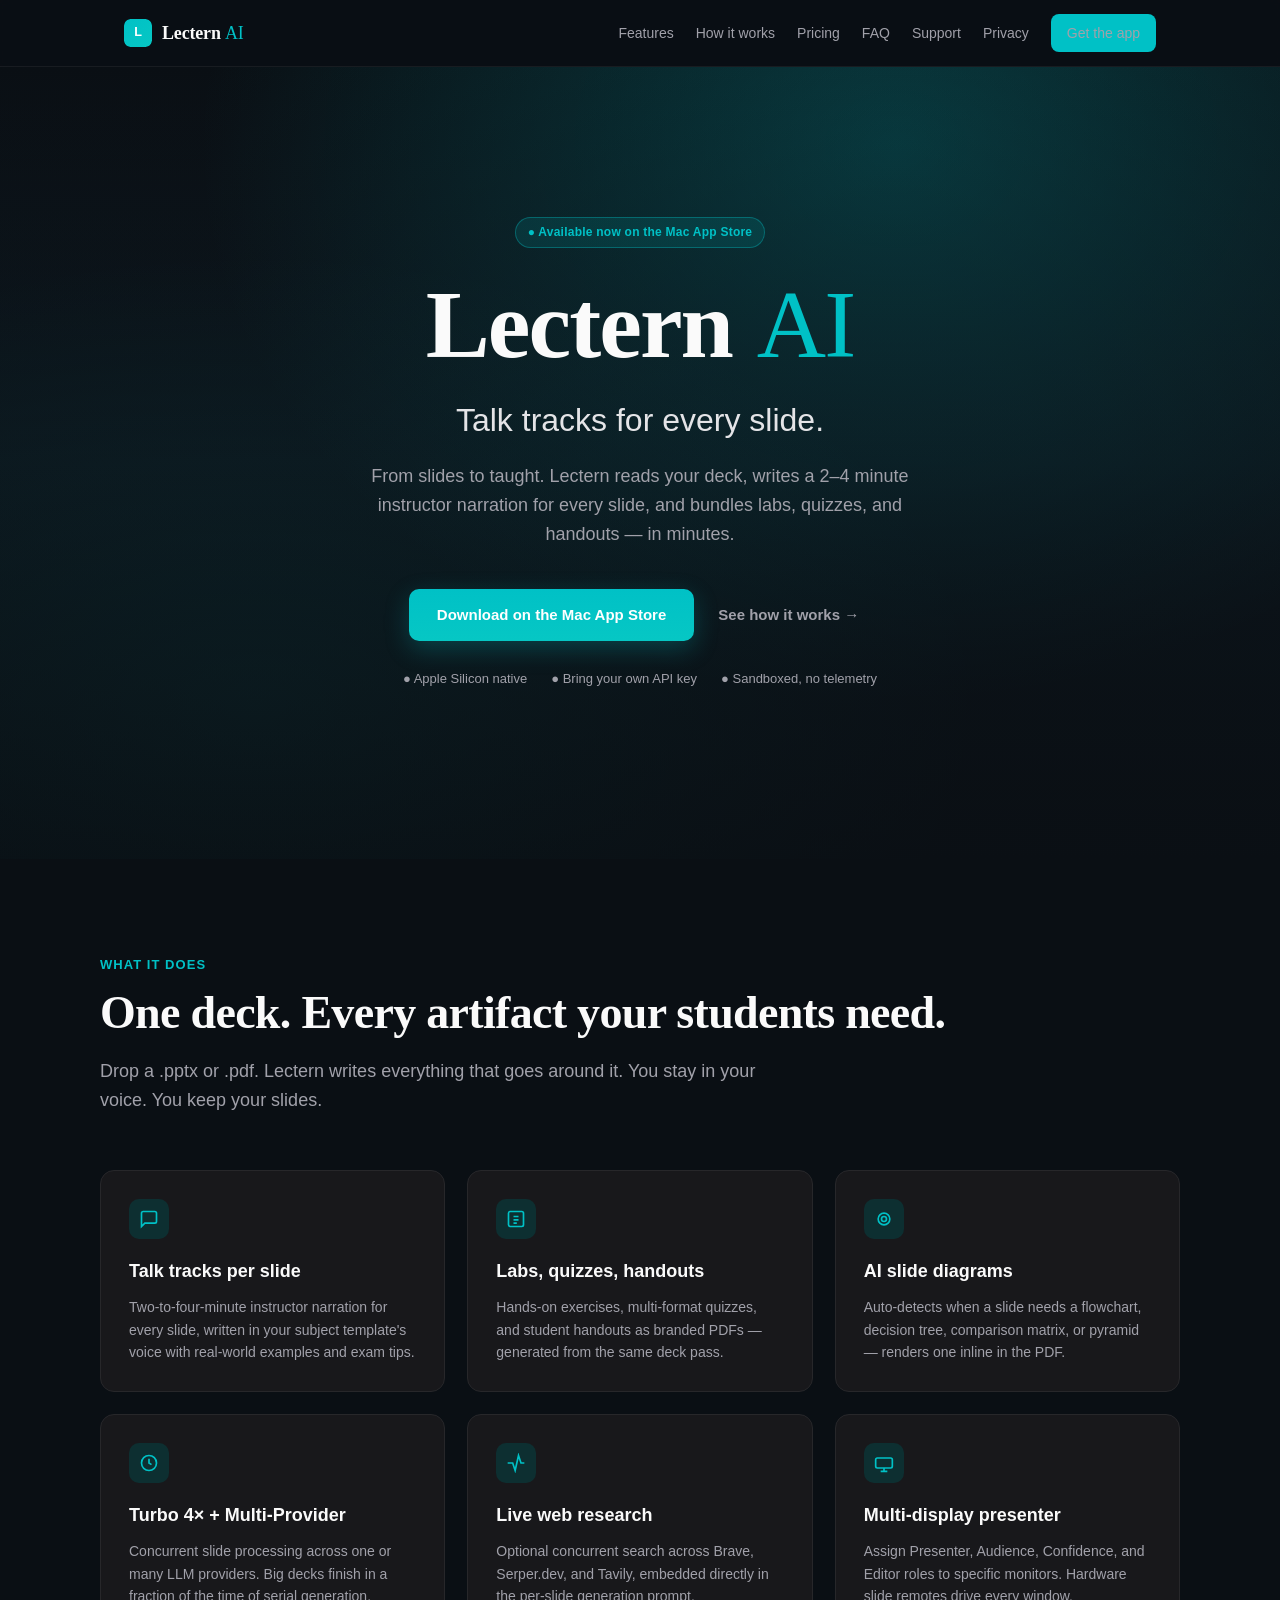
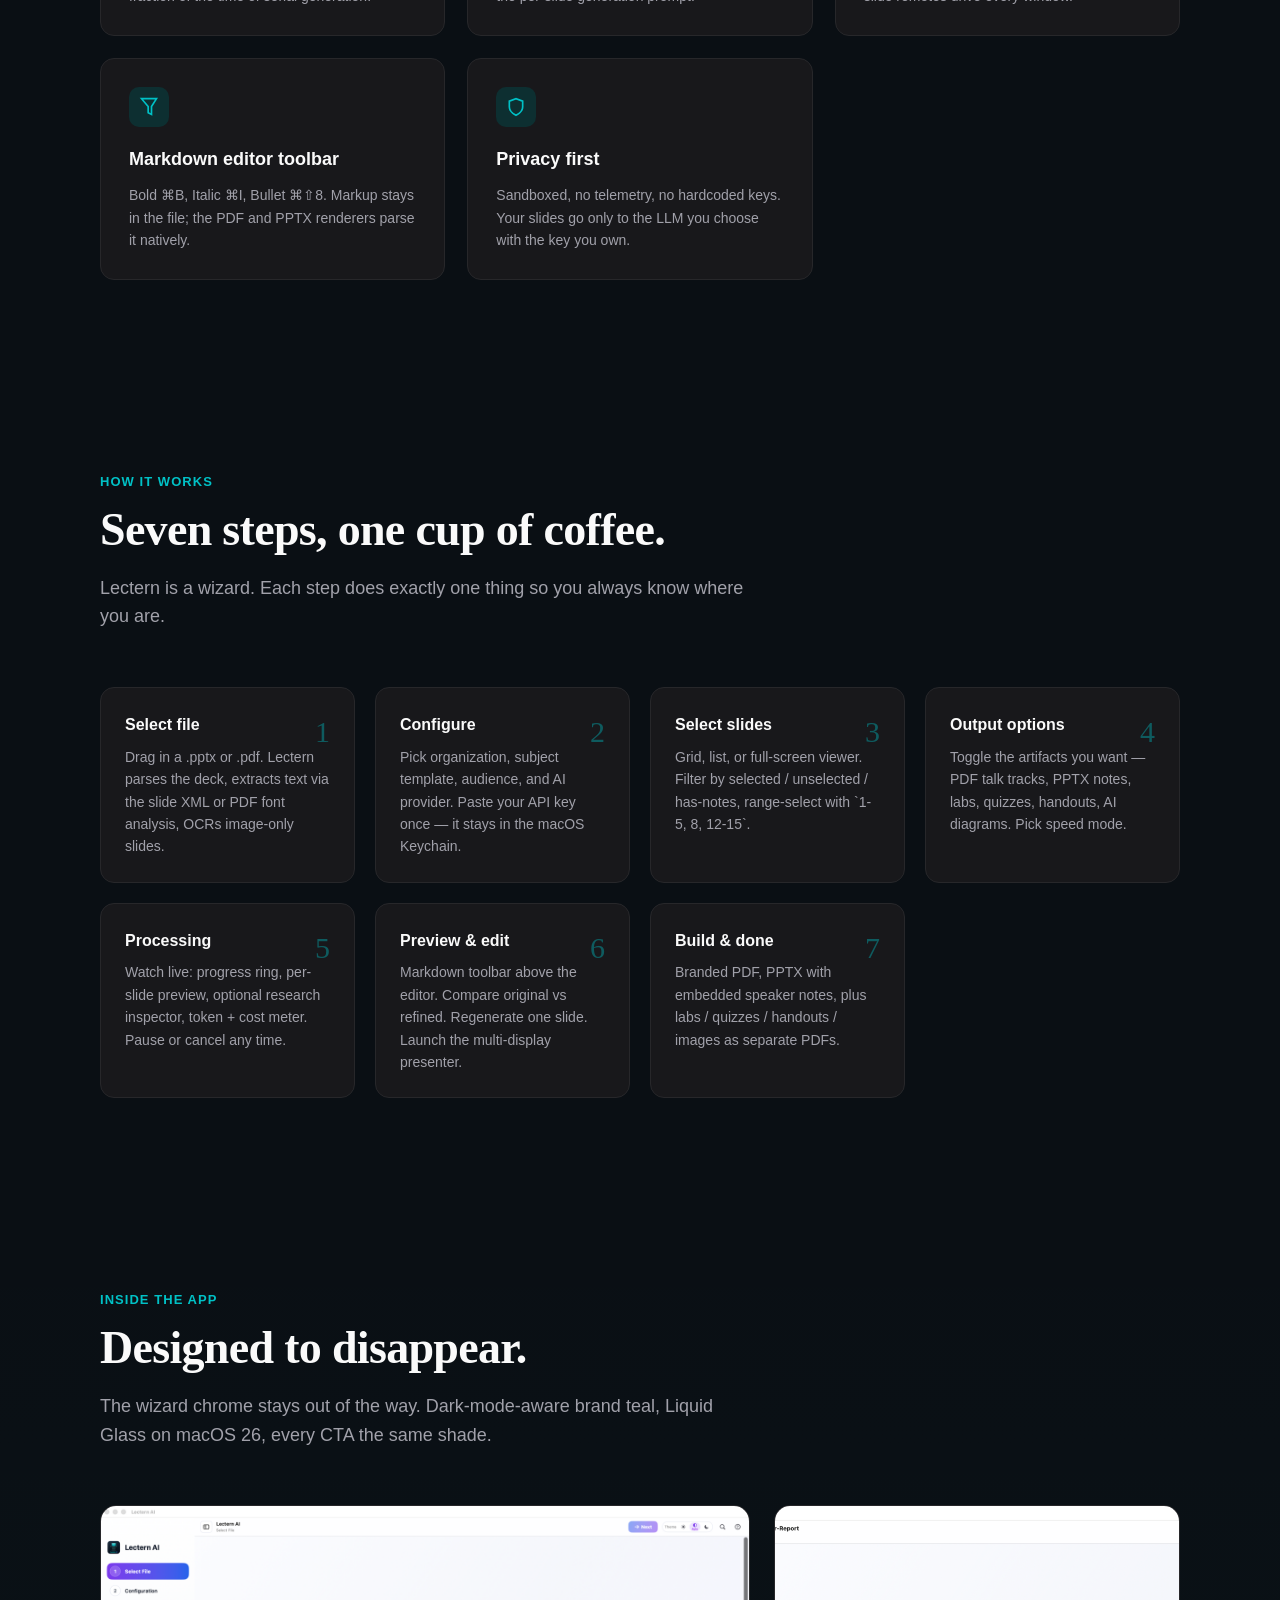
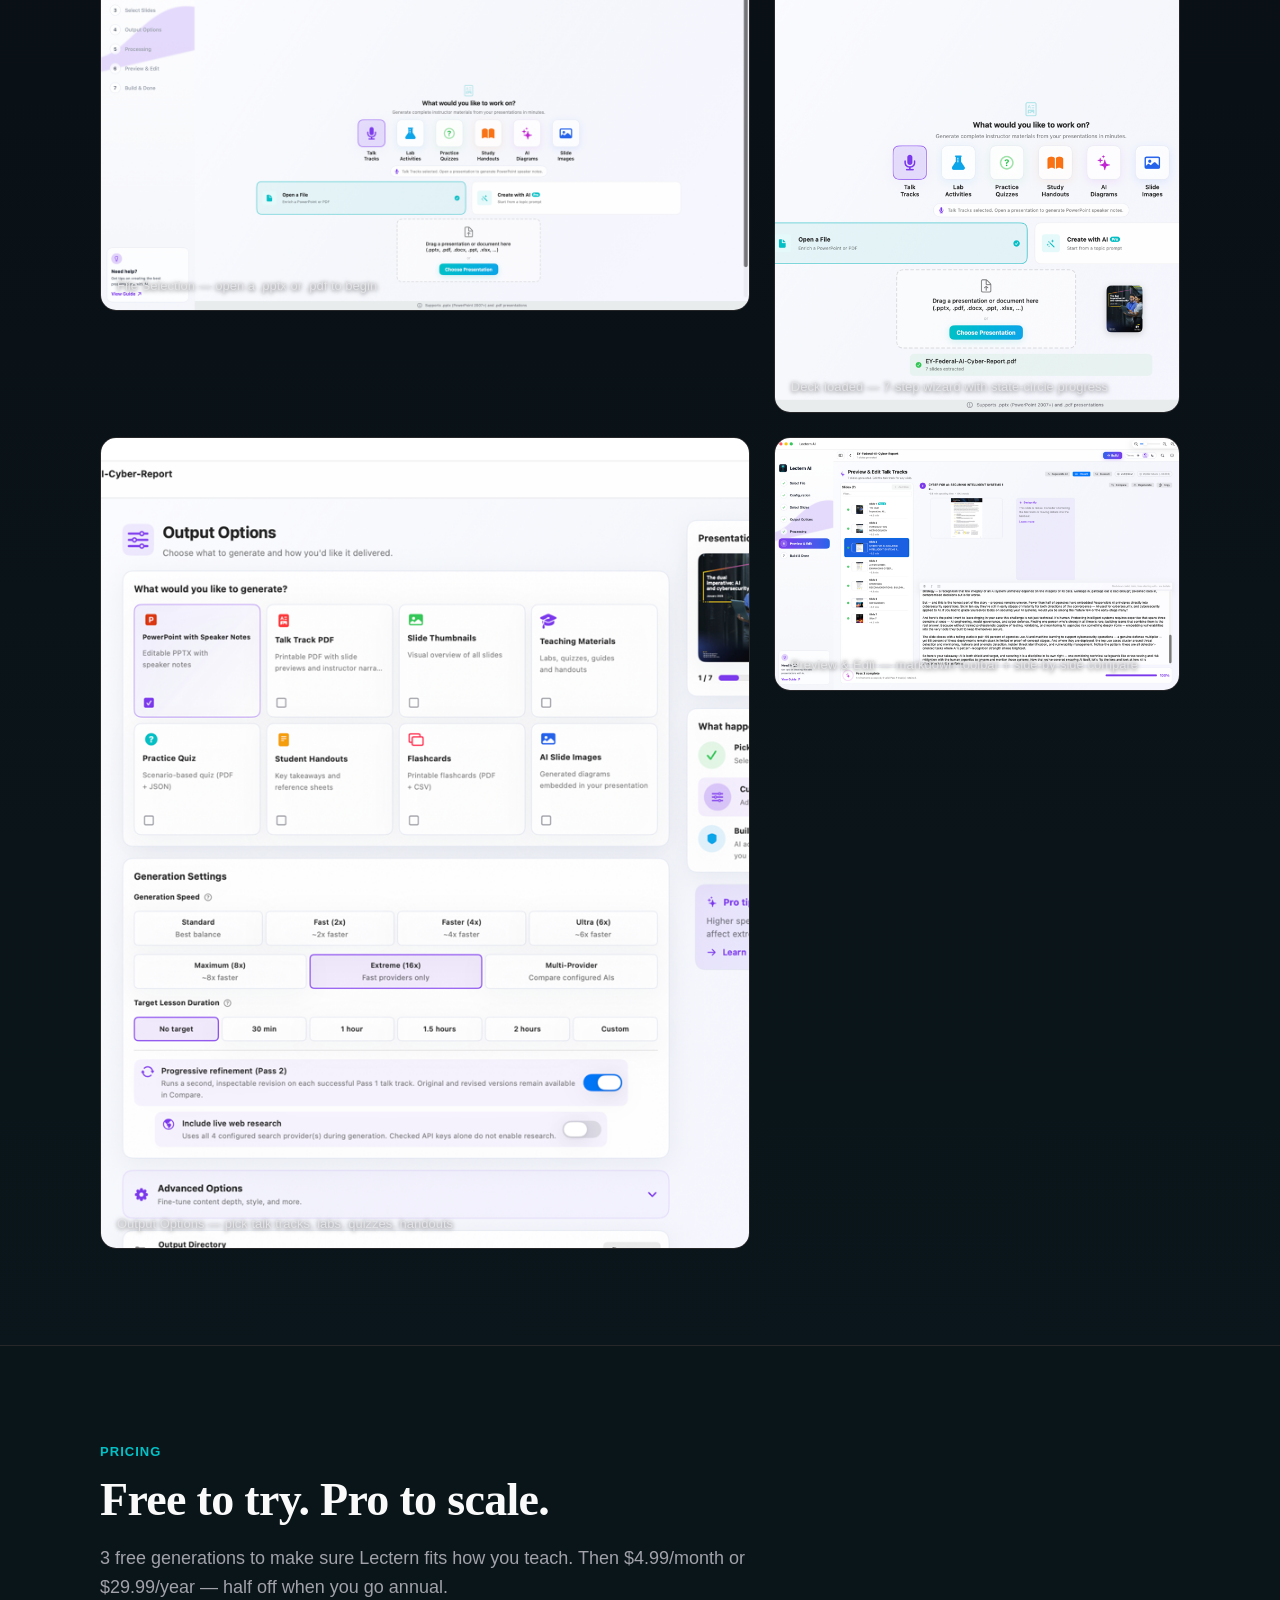
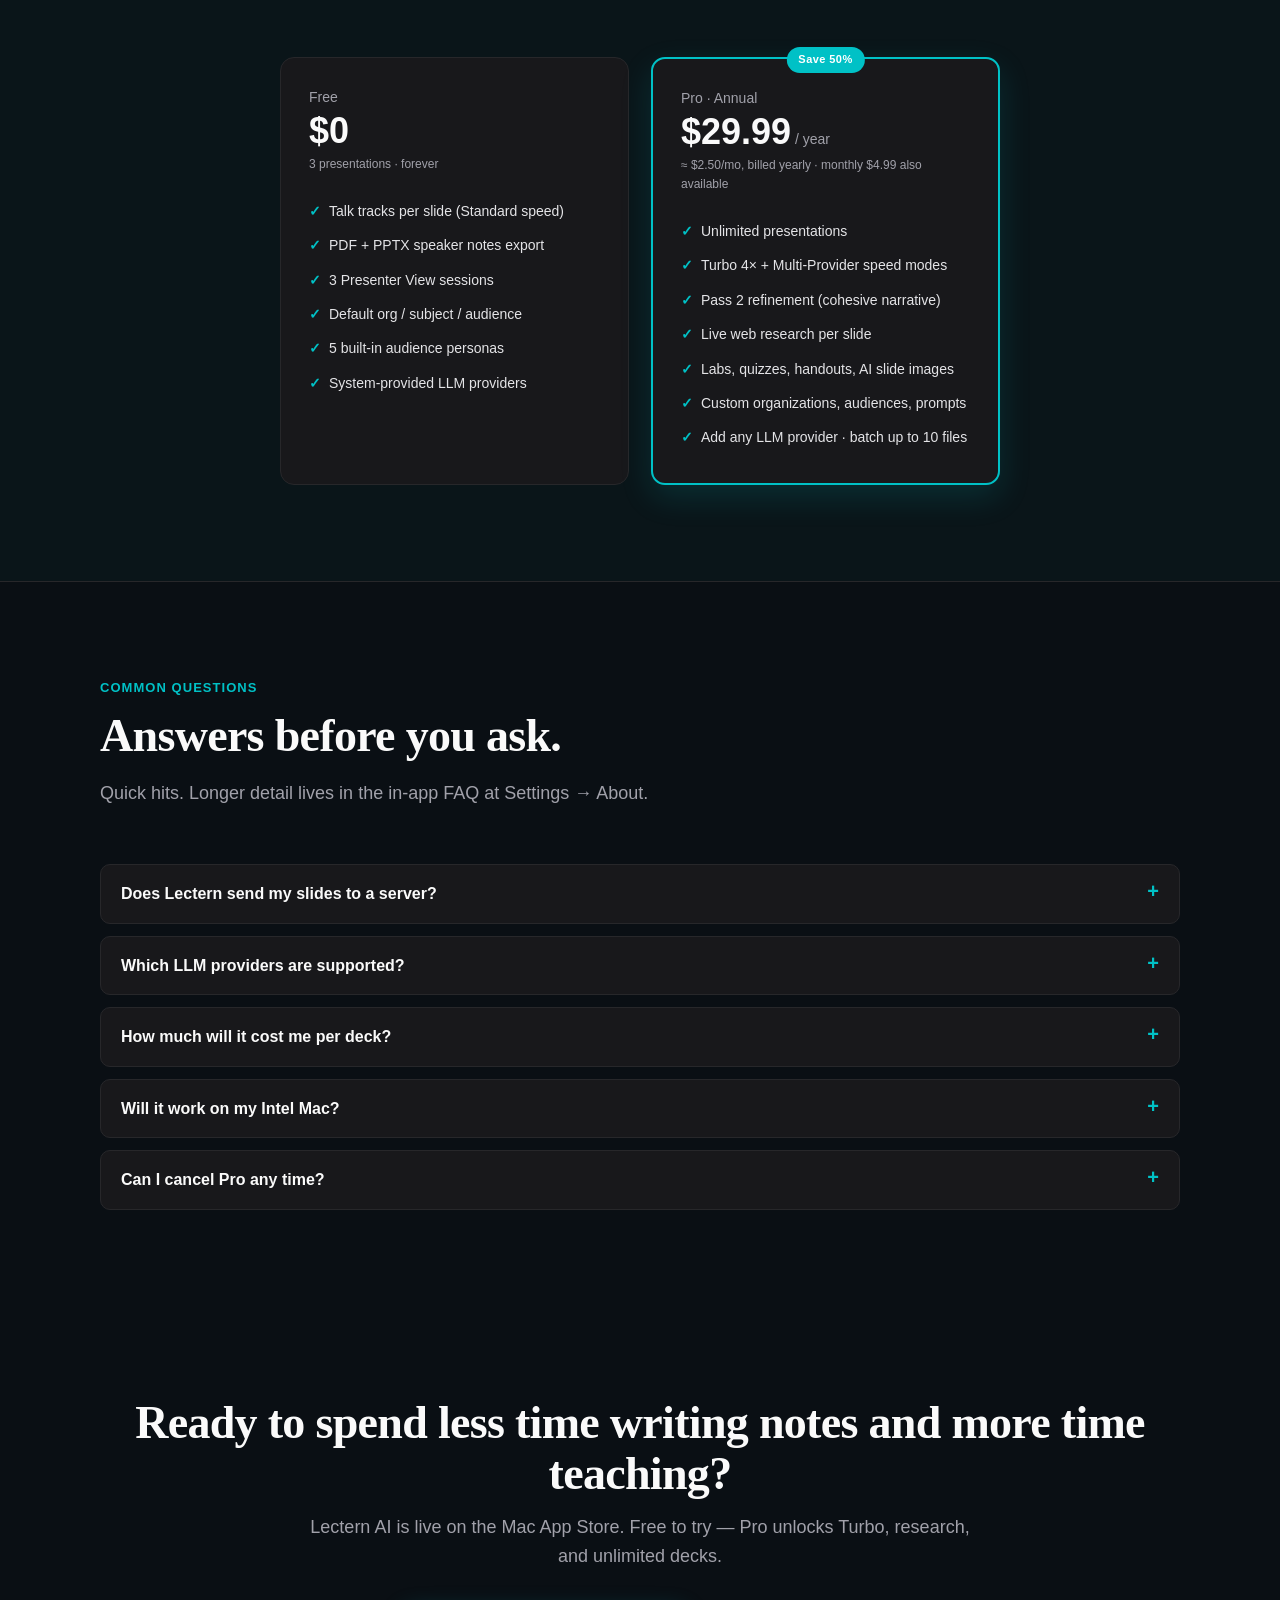
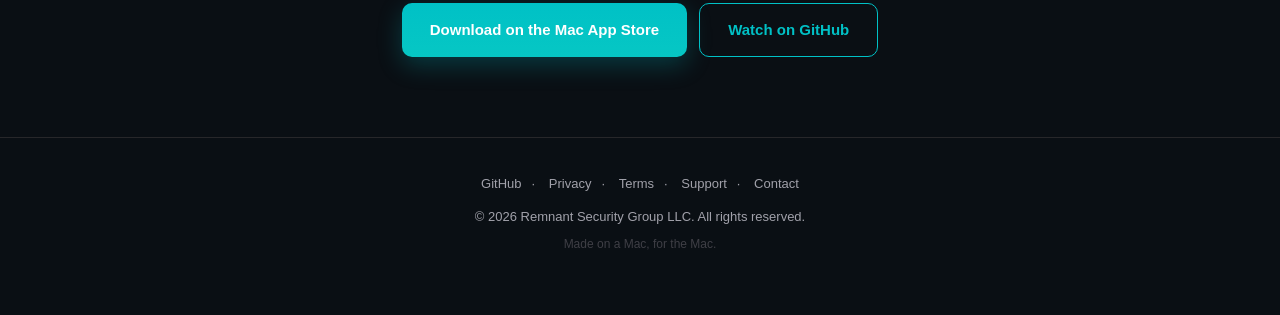
==== index.html @ 084aeb72 "Lectern gallery: captions/alt match the actual App Store shots in each slot" ====
<!DOCTYPE html>
<html lang="en">
<head>
  <meta charset="UTF-8" />
  <meta name="viewport" content="width=device-width, initial-scale=1.0" />
  <title>Lectern AI — Talk tracks for every slide.</title>
  <link rel="canonical" href="https://lectern.remnantsecurity.com/" />
  <meta name="description" content="Lectern AI turns PowerPoint and PDF decks into instructor-ready teaching packages — talk tracks, labs, quizzes, handouts, AI diagrams — in minutes, on your Mac." />
  <link rel="icon" type="image/png" sizes="256x256" href="favicon.svg" />
  <link rel="apple-touch-icon" href="favicon.svg" />
  <meta property="og:title" content="Lectern AI — Talk tracks for every slide." />
  <meta property="og:description" content="From slides to taught. Lectern reads your deck, writes a 2–4 minute talk track for every slide, and bundles labs, quizzes, and handouts. Native macOS, BYOK." />
  <meta property="og:image" content="https://lectern.remnantsecurity.com/og-card.png" />
  <meta property="og:image:width" content="1200" />
  <meta property="og:image:height" content="630" />
  <meta property="og:image:alt" content="Lectern AI: Talk tracks for every slide — Native macOS, BYOK." />
  <meta property="og:type" content="website" />
  <meta name="twitter:card" content="summary_large_image" />
  <meta name="theme-color" content="#0A0F14" />
  <style>
    :root {
      --brand: #00C1C6;
      --brand-dark: #06C7C4;
      --brand-hover: #33D1D5;
      --brand-muted: #0D2F31;
      --accent-amber: #F59E0B;
      --navy: #0A0F14;
      --slate: #1C1C1E;
      --neutral-100: #18181B;
      --neutral-200: #27272A;
      --neutral-300: #3F3F46;
      --neutral-500: #A1A1AA;
      --neutral-700: #E4E4E7;
      --neutral-900: #FAFAFA;
    }
    * { box-sizing: border-box; margin: 0; padding: 0; }
    html { scroll-behavior: smooth; }
    body {
      background: var(--navy);
      color: var(--neutral-700);
      font-family: -apple-system, BlinkMacSystemFont, "Segoe UI", Roboto, Helvetica, sans-serif;
      line-height: 1.6;
      -webkit-font-smoothing: antialiased;
      text-rendering: optimizeLegibility;
    }
    a { color: var(--brand); text-decoration: none; }
    a:hover { color: var(--brand-hover); }

    /* ── Nav ─────────────────────────────────────────────── */
    nav.topbar {
      position: sticky; top: 0; z-index: 50;
      backdrop-filter: blur(18px) saturate(140%);
      -webkit-backdrop-filter: blur(18px) saturate(140%);
      background: rgba(10, 15, 20, 0.7);
      border-bottom: 1px solid rgba(255, 255, 255, 0.06);
    }
    nav.topbar .inner {
      max-width: 1080px; margin: 0 auto;
      padding: 14px 24px;
      display: flex; align-items: center; gap: 16px;
    }
    nav.topbar .brand-mark {
      display: flex; align-items: center; gap: 10px;
      color: var(--neutral-900);
    }
    nav.topbar .brand-mark img { width: 28px; height: 28px; border-radius: 6px; }
    nav.topbar .brand-mark .name {
      font-family: "New York", Charter, Georgia, serif;
      font-weight: 600; font-size: 18px; letter-spacing: -0.01em;
    }
    nav.topbar .brand-mark .name .ai {
      font-weight: 300; color: var(--brand);
    }
    nav.topbar .links { margin-left: auto; display: flex; gap: 22px; align-items: center; }
    nav.topbar .links a {
      color: var(--neutral-500); font-size: 14px; font-weight: 500;
    }
    nav.topbar .links a:hover { color: var(--neutral-900); }
    nav.topbar .cta {
      padding: 8px 16px;
      background: var(--brand); color: #fff;
      border-radius: 8px; font-size: 13px; font-weight: 600;
    }
    nav.topbar .cta:hover { background: var(--brand-hover); color: #fff; }

    /* ── Hero ────────────────────────────────────────────── */
    header.hero {
      position: relative;
      min-height: 88vh;
      display: flex; align-items: center; justify-content: center;
      padding: 80px 24px 100px;
      overflow: hidden;
    }
    header.hero::before {
      content: "";
      position: absolute; inset: 0;
      background:
        radial-gradient(ellipse at 70% 10%, rgba(0,193,198,0.28), transparent 55%),
        radial-gradient(ellipse at 20% 80%, rgba(6,199,196,0.12), transparent 50%),
        linear-gradient(180deg, #0A0F14 0%, #0D1A22 50%, #0A0F14 100%);
      z-index: 0;
    }
    header.hero::after {
      content: "";
      position: absolute; inset: 0;
      background: linear-gradient(180deg, rgba(10,15,20,0.15) 0%, rgba(10,15,20,0.75) 100%);
      z-index: 1;
    }
    header.hero .inner {
      position: relative; z-index: 2;
      max-width: 760px; text-align: center;
    }
    header.hero .badge {
      display: inline-flex; align-items: center; gap: 6px;
      padding: 5px 12px;
      background: rgba(0, 193, 198, 0.12);
      border: 1px solid rgba(0, 193, 198, 0.35);
      color: var(--brand);
      border-radius: 999px;
      font-size: 12px; font-weight: 600;
      margin-bottom: 28px;
      letter-spacing: 0.02em;
    }
    .wordmark {
      font-size: clamp(52px, 9vw, 96px);
      line-height: 1; margin-bottom: 22px; letter-spacing: -0.02em;
    }
    .wordmark .name {
      font-family: "New York", Charter, "Source Serif Pro", Georgia, serif;
      font-weight: 600; color: var(--neutral-900);
    }
    .wordmark .ai {
      font-family: "New York", Charter, "Source Serif Pro", Georgia, serif;
      font-weight: 300; color: var(--brand);
    }
    .tagline {
      font-size: clamp(22px, 3vw, 32px);
      color: var(--neutral-700);
      margin-bottom: 16px;
      font-weight: 500;
    }
    .subtagline {
      font-size: clamp(15px, 1.7vw, 18px);
      color: var(--neutral-500);
      max-width: 580px; margin: 0 auto 40px;
    }
    .cta-row { display: flex; gap: 12px; justify-content: center; flex-wrap: wrap; }
    .btn {
      display: inline-flex; align-items: center; gap: 8px;
      padding: 14px 28px; border-radius: 10px;
      font-weight: 600; font-size: 15px;
      transition: transform 0.15s ease, background 0.15s ease, box-shadow 0.15s ease;
    }
    .btn-primary {
      background: linear-gradient(180deg, var(--brand) 0%, var(--brand-dark) 100%);
      color: #fff;
      box-shadow: 0 8px 24px rgba(0, 193, 198, 0.25);
    }
    .btn-primary:hover { transform: translateY(-1px); box-shadow: 0 12px 32px rgba(0, 193, 198, 0.35); color: #fff; }
    .btn-secondary {
      border: 1.5px solid var(--brand);
      color: var(--brand);
    }
    .btn-secondary:hover { background: var(--brand-muted); transform: translateY(-1px); }
    .btn-ghost {
      color: var(--neutral-500);
      padding: 14px 12px;
    }
    .btn-ghost:hover { color: var(--neutral-900); }
    .hero-meta {
      display: flex; gap: 24px; justify-content: center; flex-wrap: wrap;
      margin-top: 28px;
      color: var(--neutral-500); font-size: 13px;
    }
    .hero-meta span { display: inline-flex; align-items: center; gap: 6px; }
    .hero-meta svg { width: 14px; height: 14px; color: var(--brand); }

    /* ── Sections ────────────────────────────────────────── */
    section { padding: 96px 24px; }
    section .container { max-width: 1080px; margin: 0 auto; }
    section .eyebrow {
      color: var(--brand);
      font-size: 13px; font-weight: 600; letter-spacing: 0.08em;
      text-transform: uppercase; margin-bottom: 12px;
    }
    section h2 {
      font-family: "New York", Charter, Georgia, serif;
      font-weight: 600;
      font-size: clamp(30px, 4.5vw, 46px);
      color: var(--neutral-900);
      margin-bottom: 18px; letter-spacing: -0.015em;
      line-height: 1.1;
    }
    section .lead {
      font-size: 18px; color: var(--neutral-500);
      max-width: 660px; margin-bottom: 56px;
    }

    /* ── How it works ─────────────────────────────────────── */
    .steps { display: grid; grid-template-columns: repeat(auto-fit, minmax(220px, 1fr)); gap: 20px; }
    .step {
      padding: 24px;
      background: var(--neutral-100);
      border: 1px solid var(--neutral-200);
      border-radius: 14px;
      position: relative;
    }
    .step .num {
      position: absolute; top: 20px; right: 24px;
      font-family: "New York", Georgia, serif;
      font-size: 30px; font-weight: 300;
      color: rgba(0, 193, 198, 0.4);
    }
    .step h3 {
      color: var(--neutral-900);
      font-size: 16px; font-weight: 600;
      margin-bottom: 8px;
      padding-right: 36px;
    }
    .step p { font-size: 14px; color: var(--neutral-500); }

    /* ── Features ─────────────────────────────────────────── */
    .features { display: grid; grid-template-columns: repeat(auto-fit, minmax(260px, 1fr)); gap: 22px; }
    .feature {
      padding: 28px;
      background: var(--neutral-100);
      border: 1px solid var(--neutral-200);
      border-radius: 14px;
      transition: border-color 0.15s ease, transform 0.15s ease;
    }
    .feature:hover { border-color: rgba(0, 193, 198, 0.35); transform: translateY(-2px); }
    .feature h3 { color: var(--neutral-900); font-size: 18px; font-weight: 600; margin-bottom: 10px; }
    .feature p { font-size: 14px; color: var(--neutral-500); }
    .feature .icon {
      width: 40px; height: 40px;
      display: inline-flex; align-items: center; justify-content: center;
      background: var(--brand-muted);
      color: var(--brand);
      border-radius: 10px;
      margin-bottom: 18px;
    }
    .feature .icon svg { width: 20px; height: 20px; }

    /* ── Screenshots ──────────────────────────────────── */
    section.screens { background: linear-gradient(180deg, transparent 0%, rgba(0, 193, 198, 0.04) 100%); }
    .screen-grid { display: grid; grid-template-columns: 1.6fr 1fr; gap: 24px; }
    @media (max-width: 760px) { .screen-grid { grid-template-columns: 1fr; } }
    .screen {
      background: var(--neutral-100);
      border: 1px solid var(--neutral-200);
      border-radius: 16px;
      padding: 0; overflow: hidden;
      position: relative;
      aspect-ratio: 16/10;
      display: flex; align-items: center; justify-content: center;
      color: var(--neutral-300); font-size: 13px;
    }
    .screen.tall { aspect-ratio: 4/5; }
    .screen img { width: 100%; height: 100%; object-fit: cover; display: block; }
    .screen .placeholder {
      text-align: center; color: var(--neutral-300);
      padding: 24px;
    }
    .screen .placeholder code {
      display: block; margin-top: 8px;
      font-family: ui-monospace, SFMono-Regular, monospace; font-size: 12px;
      color: var(--brand);
    }
    .screen .caption {
      position: absolute; bottom: 14px; left: 16px; right: 16px;
      color: var(--neutral-700); font-size: 13px; font-weight: 500;
      text-shadow: 0 1px 4px rgba(0,0,0,0.6);
    }

    /* ── Pricing strip ──────────────────────────────────── */
    section.pricing { background: rgba(0, 193, 198, 0.03); border-top: 1px solid var(--neutral-200); border-bottom: 1px solid var(--neutral-200); }
    .pricing-grid { display: grid; grid-template-columns: 1fr 1fr; gap: 22px; max-width: 720px; margin: 0 auto; }
    @media (max-width: 600px) { .pricing-grid { grid-template-columns: 1fr; } }
    .plan {
      padding: 28px;
      background: var(--neutral-100);
      border: 1px solid var(--neutral-200);
      border-radius: 14px;
      position: relative;
    }
    .plan.featured {
      border-color: var(--brand); border-width: 2px;
      box-shadow: 0 12px 32px rgba(0, 193, 198, 0.15);
    }
    .plan .save {
      position: absolute; top: -12px; left: 50%; transform: translateX(-50%);
      background: var(--brand); color: #fff;
      padding: 4px 12px; border-radius: 999px;
      font-size: 11px; font-weight: 700; letter-spacing: 0.04em;
    }
    .plan .name { color: var(--neutral-500); font-size: 14px; font-weight: 500; margin-bottom: 4px; }
    .plan .price { color: var(--neutral-900); font-size: 36px; font-weight: 700; line-height: 1; }
    .plan .price small { font-size: 14px; font-weight: 500; color: var(--neutral-500); }
    .plan .sub { color: var(--neutral-500); font-size: 12px; margin-top: 6px; }
    .plan ul { list-style: none; margin: 20px 0 0; padding: 0; }
    .plan li { padding: 6px 0; color: var(--neutral-700); font-size: 14px; display: flex; gap: 8px; align-items: baseline; }
    .plan li::before { content: "✓"; color: var(--brand); font-weight: 700; }

    /* ── FAQ ──────────────────────────────────────────── */
    .faq details {
      border: 1px solid var(--neutral-200);
      border-radius: 10px;
      padding: 16px 20px;
      margin-bottom: 12px;
      background: var(--neutral-100);
    }
    .faq summary {
      cursor: pointer; font-weight: 600; color: var(--neutral-900);
      list-style: none; padding: 0;
    }
    .faq summary::after { content: "+"; float: right; color: var(--brand); font-size: 20px; line-height: 1; }
    .faq details[open] summary::after { content: "−"; }
    .faq details > div { padding-top: 12px; color: var(--neutral-500); font-size: 14px; }

    /* ── CTA banner ───────────────────────────────────── */
    section.final-cta { text-align: center; padding: 80px 24px; }
    section.final-cta h2 { margin-bottom: 14px; }
    section.final-cta .lead { margin: 0 auto 32px; }

    /* ── Footer ─────────────────────────────────────── */
    footer {
      padding: 36px 24px 60px;
      text-align: center;
      color: var(--neutral-500); font-size: 13px;
      border-top: 1px solid var(--neutral-200);
    }
    footer .links { margin-bottom: 12px; }
    footer .links a { margin: 0 10px; color: var(--neutral-500); }
    footer .links a:hover { color: var(--neutral-900); }
    footer .made { font-size: 12px; color: var(--neutral-300); margin-top: 8px; }
  </style>
</head>
<body>
  <nav class="topbar">
    <div class="inner">
      <a href="/" class="brand-mark">
        <img src="favicon.svg" alt="Lectern AI icon" />
        <span class="name">Lectern <span class="ai">AI</span></span>
      </a>
      <div class="links">
        <a href="#features">Features</a>
        <a href="#how-it-works">How it works</a>
        <a href="#pricing">Pricing</a>
        <a href="#faq">FAQ</a>
        <a href="/support.html">Support</a>
        <a href="/privacy.html">Privacy</a>
        <a href="https://apps.apple.com/us/app/lectern-ai/id6761786041?mt=12" class="cta">Get the app</a>
      </div>
    </div>
  </nav>

  <header class="hero" id="top">
    <div class="inner">
      <span class="badge">● Available now on the Mac App Store</span>
      <h1 class="wordmark"><span class="name">Lectern</span> <span class="ai">AI</span></h1>
      <p class="tagline">Talk tracks for every slide.</p>
      <p class="subtagline">From slides to taught. Lectern reads your deck, writes a 2–4 minute instructor narration for every slide, and bundles labs, quizzes, and handouts — in minutes.</p>
      <div class="cta-row">
        <a href="https://apps.apple.com/us/app/lectern-ai/id6761786041?mt=12" class="btn btn-primary">Download on the Mac App Store</a>
        <a href="#how-it-works" class="btn btn-ghost">See how it works →</a>
      </div>
      <div class="hero-meta">
        <span>● Apple Silicon native</span>
        <span>● Bring your own API key</span>
        <span>● Sandboxed, no telemetry</span>
      </div>
    </div>
  </header>

  <section id="features">
    <div class="container">
      <div class="eyebrow">What it does</div>
      <h2>One deck. Every artifact your students need.</h2>
      <p class="lead">Drop a .pptx or .pdf. Lectern writes everything that goes around it. You stay in your voice. You keep your slides.</p>
      <div class="features">
        <div class="feature">
          <div class="icon"><svg viewBox="0 0 24 24" fill="none" stroke="currentColor" stroke-width="2"><path d="M21 15a2 2 0 0 1-2 2H7l-4 4V5a2 2 0 0 1 2-2h14a2 2 0 0 1 2 2z"/></svg></div>
          <h3>Talk tracks per slide</h3>
          <p>Two-to-four-minute instructor narration for every slide, written in your subject template's voice with real-world examples and exam tips.</p>
        </div>
        <div class="feature">
          <div class="icon"><svg viewBox="0 0 24 24" fill="none" stroke="currentColor" stroke-width="2"><rect x="3" y="3" width="18" height="18" rx="2"/><path d="M9 9h6M9 13h6M9 17h4"/></svg></div>
          <h3>Labs, quizzes, handouts</h3>
          <p>Hands-on exercises, multi-format quizzes, and student handouts as branded PDFs — generated from the same deck pass.</p>
        </div>
        <div class="feature">
          <div class="icon"><svg viewBox="0 0 24 24" fill="none" stroke="currentColor" stroke-width="2"><circle cx="12" cy="12" r="3"/><path d="M19 12a7 7 0 0 1-14 0 7 7 0 0 1 14 0z"/></svg></div>
          <h3>AI slide diagrams</h3>
          <p>Auto-detects when a slide needs a flowchart, decision tree, comparison matrix, or pyramid — renders one inline in the PDF.</p>
        </div>
        <div class="feature">
          <div class="icon"><svg viewBox="0 0 24 24" fill="none" stroke="currentColor" stroke-width="2"><path d="M21 12a9 9 0 1 1-18 0 9 9 0 0 1 18 0z"/><path d="M12 7v5l3 2"/></svg></div>
          <h3>Turbo 4× + Multi-Provider</h3>
          <p>Concurrent slide processing across one or many LLM providers. Big decks finish in a fraction of the time of serial generation.</p>
        </div>
        <div class="feature">
          <div class="icon"><svg viewBox="0 0 24 24" fill="none" stroke="currentColor" stroke-width="2"><path d="M2 12h6l3 9 4-18 3 9h4"/></svg></div>
          <h3>Live web research</h3>
          <p>Optional concurrent search across Brave, Serper.dev, and Tavily, embedded directly in the per-slide generation prompt.</p>
        </div>
        <div class="feature">
          <div class="icon"><svg viewBox="0 0 24 24" fill="none" stroke="currentColor" stroke-width="2"><rect x="2" y="6" width="20" height="12" rx="2"/><path d="M8 22h8M12 18v4"/></svg></div>
          <h3>Multi-display presenter</h3>
          <p>Assign Presenter, Audience, Confidence, and Editor roles to specific monitors. Hardware slide remotes drive every window.</p>
        </div>
        <div class="feature">
          <div class="icon"><svg viewBox="0 0 24 24" fill="none" stroke="currentColor" stroke-width="2"><path d="M21 2H3l8 9.5V19l4 2v-9.5z"/></svg></div>
          <h3>Markdown editor toolbar</h3>
          <p>Bold ⌘B, Italic ⌘I, Bullet ⌘⇧8. Markup stays in the file; the PDF and PPTX renderers parse it natively.</p>
        </div>
        <div class="feature">
          <div class="icon"><svg viewBox="0 0 24 24" fill="none" stroke="currentColor" stroke-width="2"><path d="M12 22s8-4 8-10V5l-8-3-8 3v7c0 6 8 10 8 10z"/></svg></div>
          <h3>Privacy first</h3>
          <p>Sandboxed, no telemetry, no hardcoded keys. Your slides go only to the LLM you choose with the key you own.</p>
        </div>
      </div>
    </div>
  </section>

  <section id="how-it-works">
    <div class="container">
      <div class="eyebrow">How it works</div>
      <h2>Seven steps, one cup of coffee.</h2>
      <p class="lead">Lectern is a wizard. Each step does exactly one thing so you always know where you are.</p>
      <div class="steps">
        <div class="step"><span class="num">1</span><h3>Select file</h3><p>Drag in a .pptx or .pdf. Lectern parses the deck, extracts text via the slide XML or PDF font analysis, OCRs image-only slides.</p></div>
        <div class="step"><span class="num">2</span><h3>Configure</h3><p>Pick organization, subject template, audience, and AI provider. Paste your API key once — it stays in the macOS Keychain.</p></div>
        <div class="step"><span class="num">3</span><h3>Select slides</h3><p>Grid, list, or full-screen viewer. Filter by selected / unselected / has-notes, range-select with `1-5, 8, 12-15`.</p></div>
        <div class="step"><span class="num">4</span><h3>Output options</h3><p>Toggle the artifacts you want — PDF talk tracks, PPTX notes, labs, quizzes, handouts, AI diagrams. Pick speed mode.</p></div>
        <div class="step"><span class="num">5</span><h3>Processing</h3><p>Watch live: progress ring, per-slide preview, optional research inspector, token + cost meter. Pause or cancel any time.</p></div>
        <div class="step"><span class="num">6</span><h3>Preview &amp; edit</h3><p>Markdown toolbar above the editor. Compare original vs refined. Regenerate one slide. Launch the multi-display presenter.</p></div>
        <div class="step"><span class="num">7</span><h3>Build &amp; done</h3><p>Branded PDF, PPTX with embedded speaker notes, plus labs / quizzes / handouts / images as separate PDFs.</p></div>
      </div>
    </div>
  </section>

  <section class="screens">
    <div class="container">
      <div class="eyebrow">Inside the app</div>
      <h2>Designed to disappear.</h2>
      <p class="lead">The wizard chrome stays out of the way. Dark-mode-aware brand teal, Liquid Glass on macOS 26, every CTA the same shade.</p>
      <div class="screen-grid">
        <div class="screen">
          <img src="screenshots/build-20/01-preview-edit.png" alt="Lectern File Selection step with the wizard chrome and a sample PowerPoint loaded" onerror="this.style.display='none'; this.nextElementSibling.style.display='block';" />
          <div class="placeholder" style="display:none">File Selection<code>marketing/screenshots/build-20/01-preview-edit.png</code></div>
          <div class="caption">File Selection — open a .pptx or .pdf to begin</div>
        </div>
        <div class="screen tall">
          <img src="screenshots/build-20/02-sidebar.png" alt="Lectern File Selection step with a deck loaded and ready to process" onerror="this.style.display='none'; this.nextElementSibling.style.display='block';" />
          <div class="placeholder" style="display:none">Deck loaded<code>marketing/screenshots/build-20/02-sidebar.png</code></div>
          <div class="caption">Deck loaded — 7-step wizard with state-circle progress</div>
        </div>
        <div class="screen tall">
          <img src="screenshots/build-20/03-paywall.png" alt="Lectern Output Options step with talk-track, lab, quiz and handout toggles" onerror="this.style.display='none'; this.nextElementSibling.style.display='block';" />
          <div class="placeholder" style="display:none">Output Options<code>marketing/screenshots/build-20/03-paywall.png</code></div>
          <div class="caption">Output Options — pick talk tracks, labs, quizzes, handouts</div>
        </div>
        <div class="screen">
          <img src="screenshots/build-20/04-build-done.png" alt="Lectern Preview &amp; Edit screen with markdown toolbar and side-by-side compare" onerror="this.style.display='none'; this.nextElementSibling.style.display='block';" />
          <div class="placeholder" style="display:none">Preview &amp; Edit<code>marketing/screenshots/build-20/04-build-done.png</code></div>
          <div class="caption">Preview &amp; Edit — markdown toolbar + side-by-side compare</div>
        </div>
      </div>
    </div>
  </section>

  <section id="pricing" class="pricing">
    <div class="container">
      <div class="eyebrow">Pricing</div>
      <h2>Free to try. Pro to scale.</h2>
      <p class="lead">3 free generations to make sure Lectern fits how you teach. Then $4.99/month or $29.99/year — half off when you go annual.</p>
      <div class="pricing-grid">
        <div class="plan">
          <div class="name">Free</div>
          <div class="price">$0</div>
          <div class="sub">3 presentations · forever</div>
          <ul>
            <li>Talk tracks per slide (Standard speed)</li>
            <li>PDF + PPTX speaker notes export</li>
            <li>3 Presenter View sessions</li>
            <li>Default org / subject / audience</li>
            <li>5 built-in audience personas</li>
            <li>System-provided LLM providers</li>
          </ul>
        </div>
        <div class="plan featured">
          <span class="save">Save 50%</span>
          <div class="name">Pro · Annual</div>
          <div class="price">$29.99<small> / year</small></div>
          <div class="sub">≈ $2.50/mo, billed yearly  ·  monthly $4.99 also available</div>
          <ul>
            <li>Unlimited presentations</li>
            <li>Turbo 4× + Multi-Provider speed modes</li>
            <li>Pass 2 refinement (cohesive narrative)</li>
            <li>Live web research per slide</li>
            <li>Labs, quizzes, handouts, AI slide images</li>
            <li>Custom organizations, audiences, prompts</li>
            <li>Add any LLM provider · batch up to 10 files</li>
          </ul>
        </div>
      </div>
    </div>
  </section>

  <section id="faq" class="faq">
    <div class="container">
      <div class="eyebrow">Common questions</div>
      <h2>Answers before you ask.</h2>
      <p class="lead">Quick hits. Longer detail lives in the in-app FAQ at Settings → About.</p>
      <details>
        <summary>Does Lectern send my slides to a server?</summary>
        <div>No. Lectern is sandboxed and has no servers. Your slide content goes only to the LLM provider you pick, using the API key you own. The macOS Keychain holds your keys locally; Apple's Vision OCR runs on-device.</div>
      </details>
      <details>
        <summary>Which LLM providers are supported?</summary>
        <div>Seven out of the box: MiniMax, Gemini, Claude, DeepSeek, Qwen, Kimi, and Grok. Pro users can add any OpenAI-compatible provider — including local endpoints like Ollama, LM Studio, and vLLM.</div>
      </details>
      <details>
        <summary>How much will it cost me per deck?</summary>
        <div>Token usage and an estimated dollar cost are visible during generation. With MiniMax, a 20–40 slide deck typically runs $0.02–$0.10. Claude / Gemini are roughly 10–20× pricier per token; you trade off cost for output quality.</div>
      </details>
      <details>
        <summary>Will it work on my Intel Mac?</summary>
        <div>Lectern requires macOS 14 (Sonoma) and is built natively for Apple Silicon. It runs on Intel Macs via Rosetta but you'll get the best experience on M-series hardware, especially for OCR and PPTX rendering.</div>
      </details>
      <details>
        <summary>Can I cancel Pro any time?</summary>
        <div>Yes. Manage your subscription from Settings → General → Manage Subscription (or System Settings → Apple ID → Subscriptions). Cancel before the end of the billing period; you keep Pro until the period ends.</div>
      </details>
    </div>
  </section>

  <section id="download" class="final-cta">
    <div class="container">
      <h2>Ready to spend less time writing notes and more time teaching?</h2>
      <p class="lead" style="margin-left:auto; margin-right:auto;">Lectern AI is live on the Mac App Store. Free to try — Pro unlocks Turbo, research, and unlimited decks.</p>
      <div class="cta-row">
        <a href="https://apps.apple.com/us/app/lectern-ai/id6761786041?mt=12" class="btn btn-primary">Download on the Mac App Store</a>
        <a href="https://github.com/itrimble/Slideprocessor" class="btn btn-secondary">Watch on GitHub</a>
      </div>
    </div>
  </section>

  <footer>
    <div class="links">
      <a href="https://github.com/itrimble/Slideprocessor">GitHub</a>·
      <a href="/privacy.html">Privacy</a>·
      <a href="/terms.html">Terms</a>·
      <a href="/support.html">Support</a>·
      <a href="mailto:hello@remnantsecurity.com">Contact</a>
    </div>
    <p>© 2026 Remnant Security Group LLC. All rights reserved.</p>
    <p class="made">Made on a Mac, for the Mac.</p>
  </footer>
<script src="/posthog.js"></script>
</body>
</html>
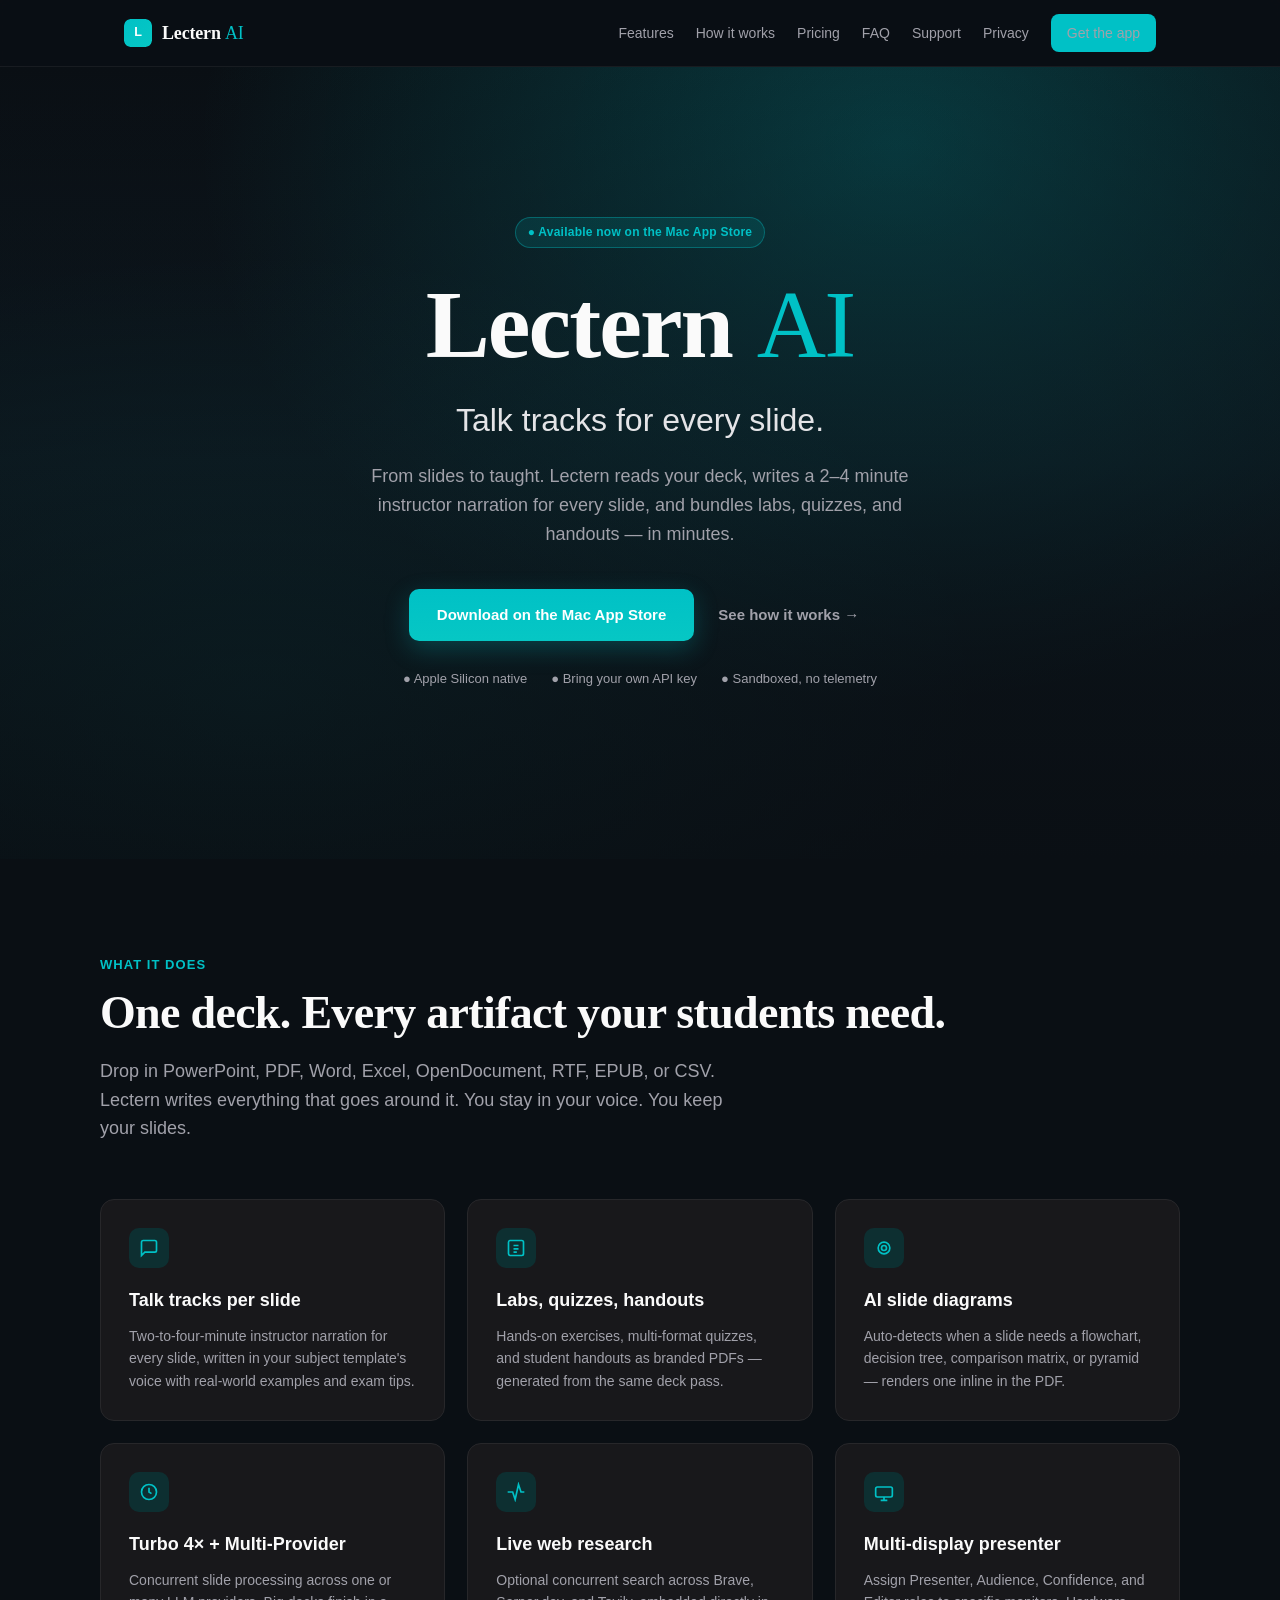
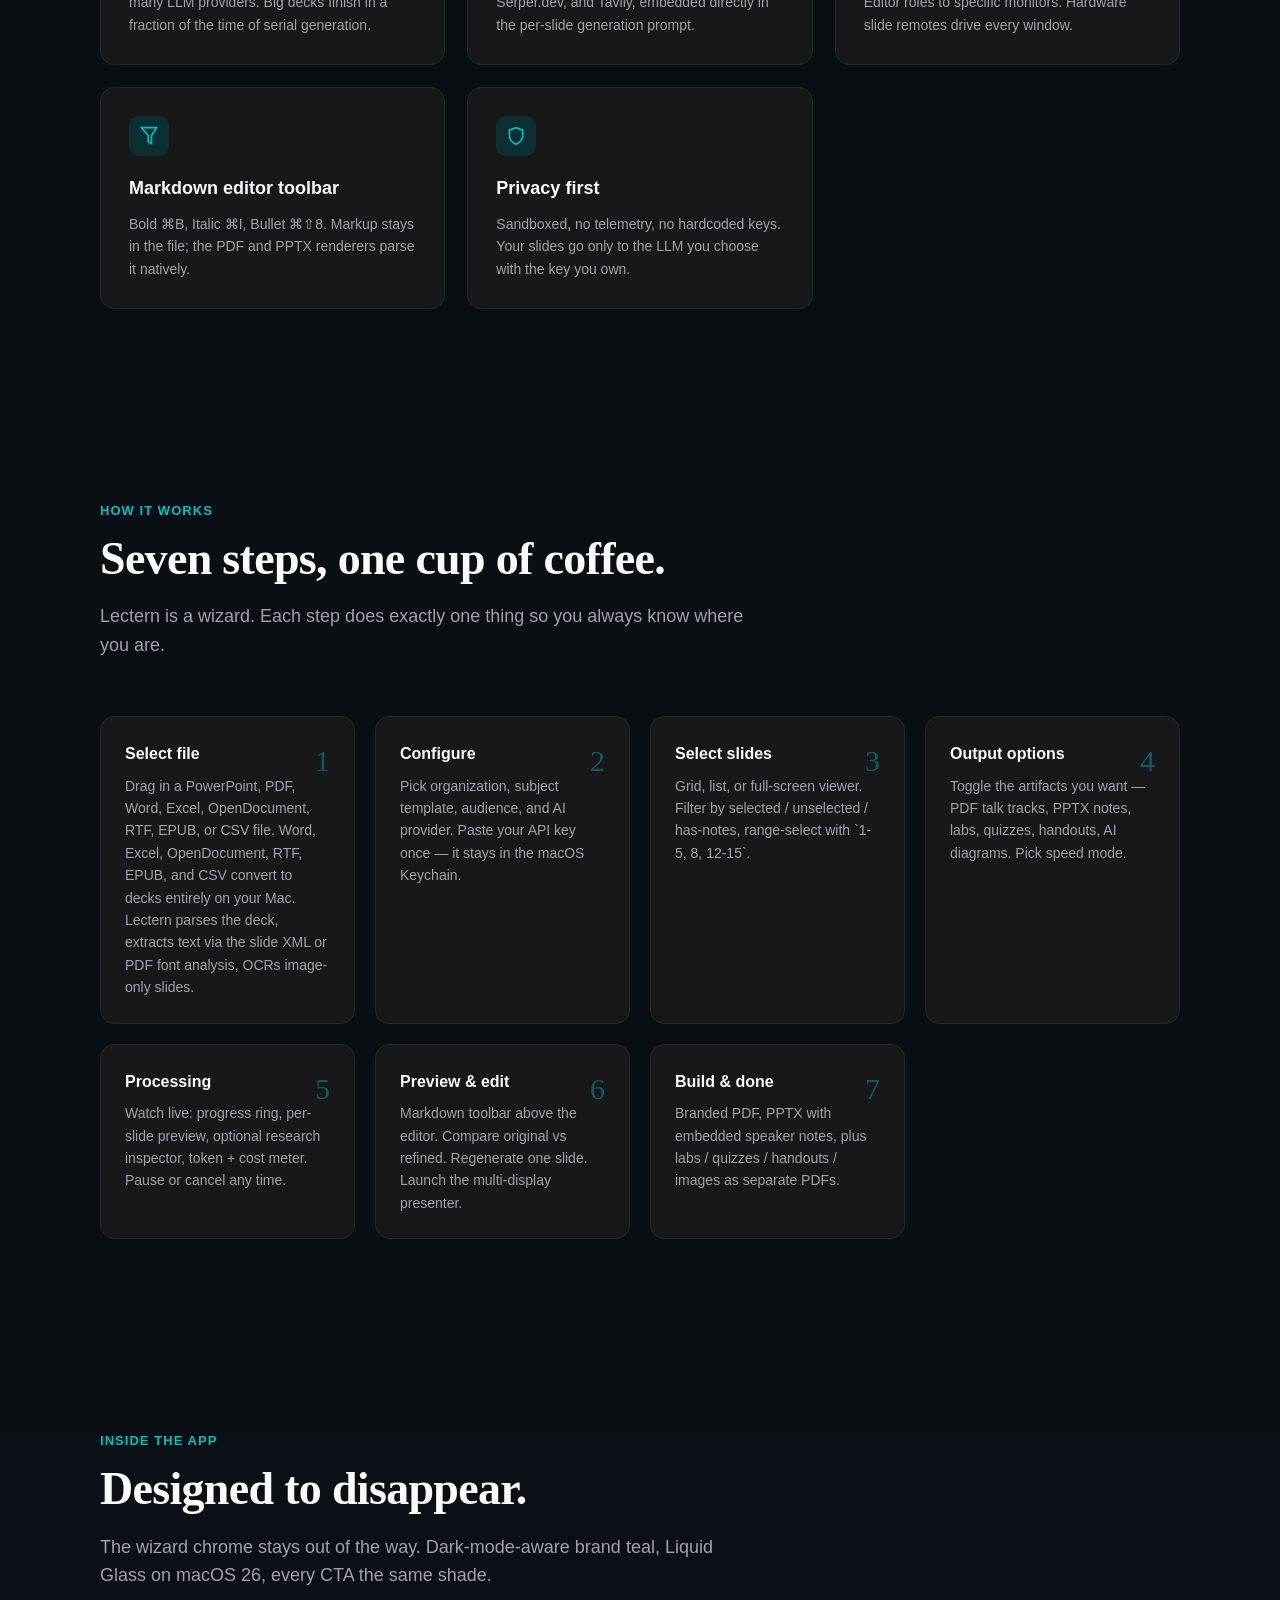
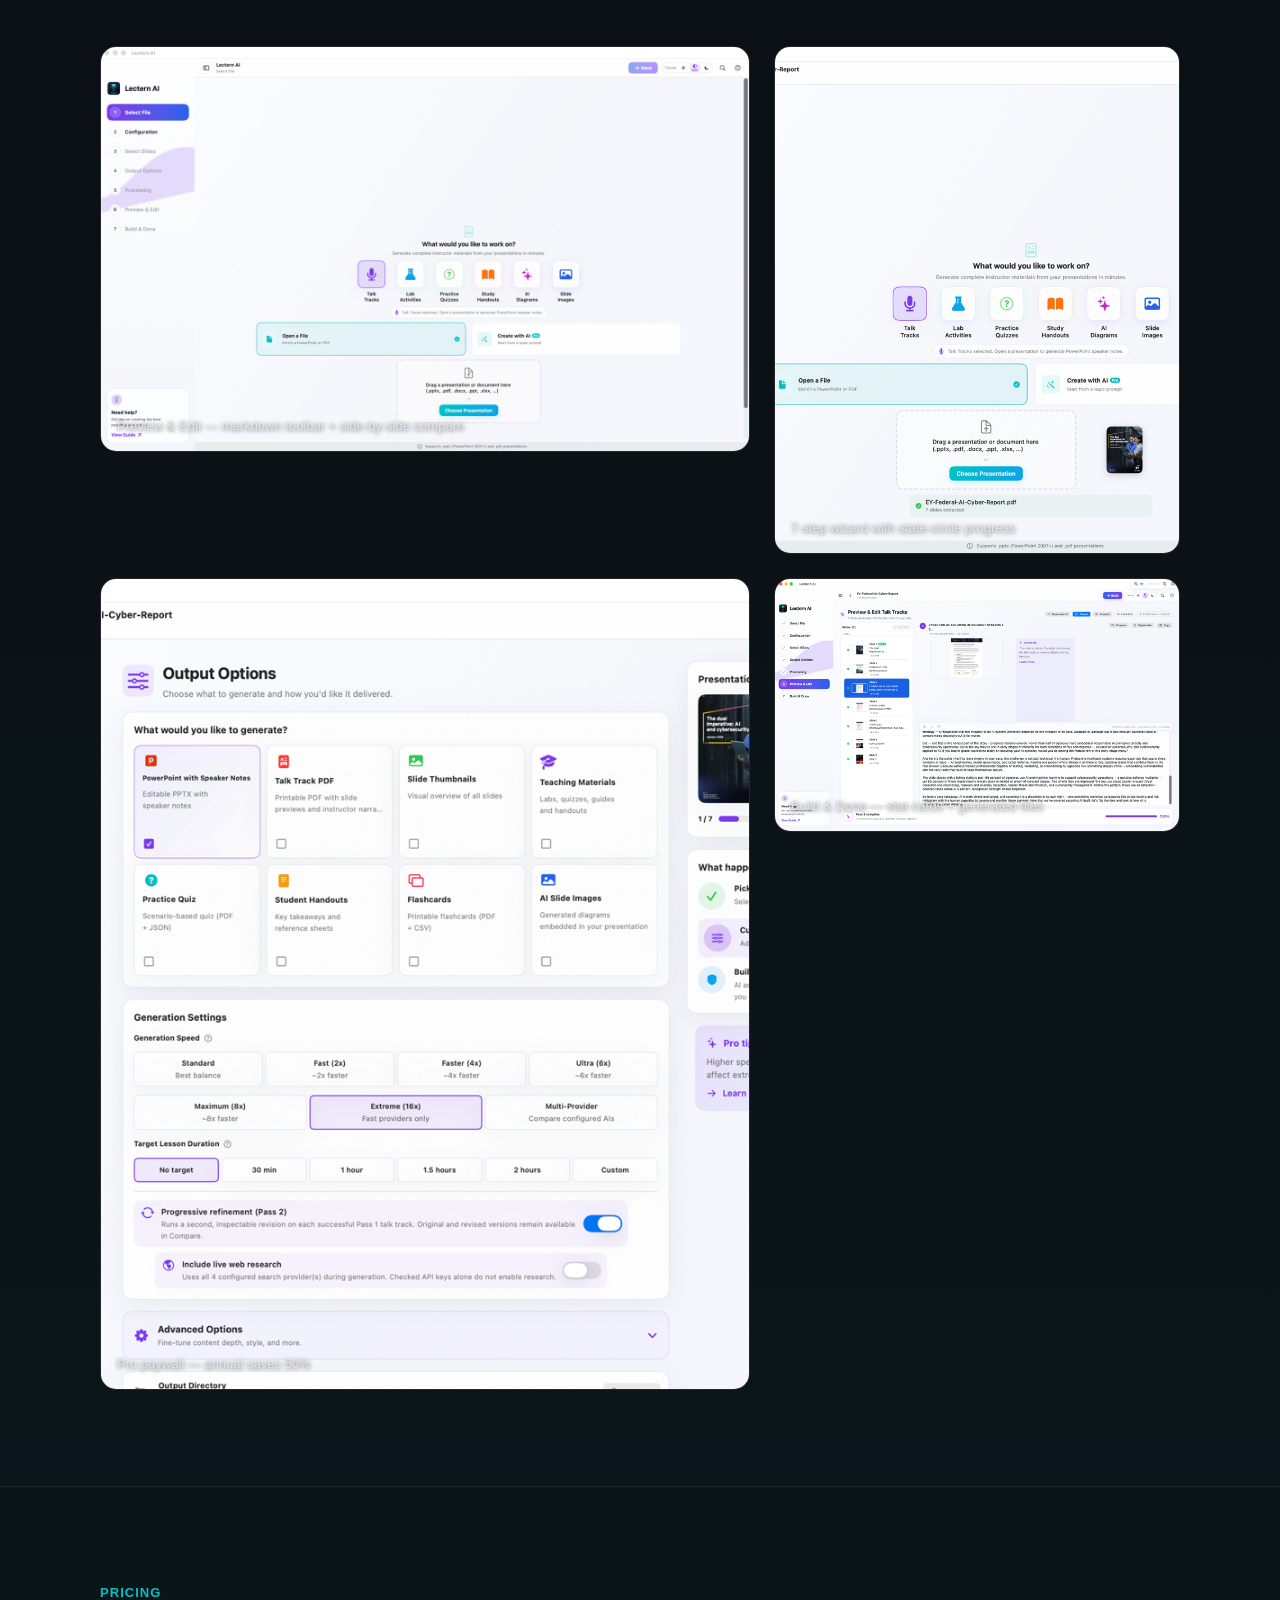
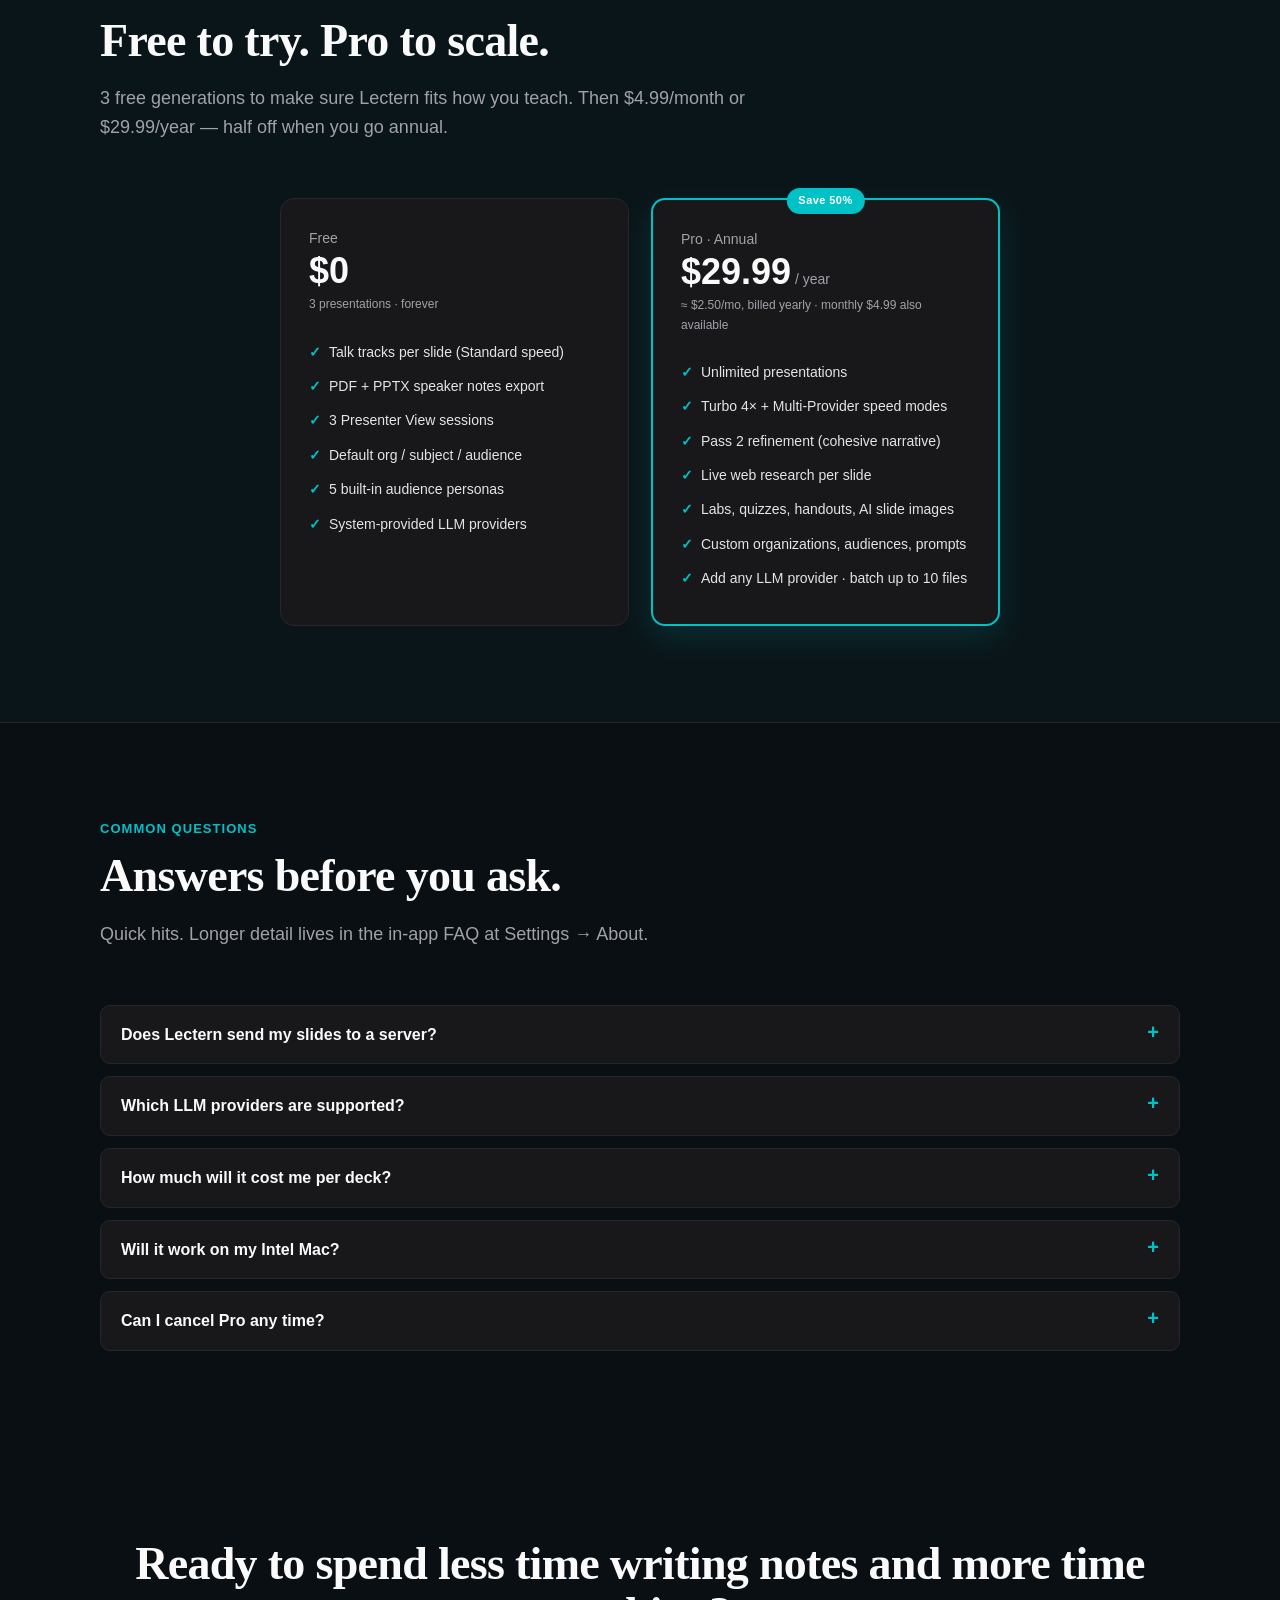
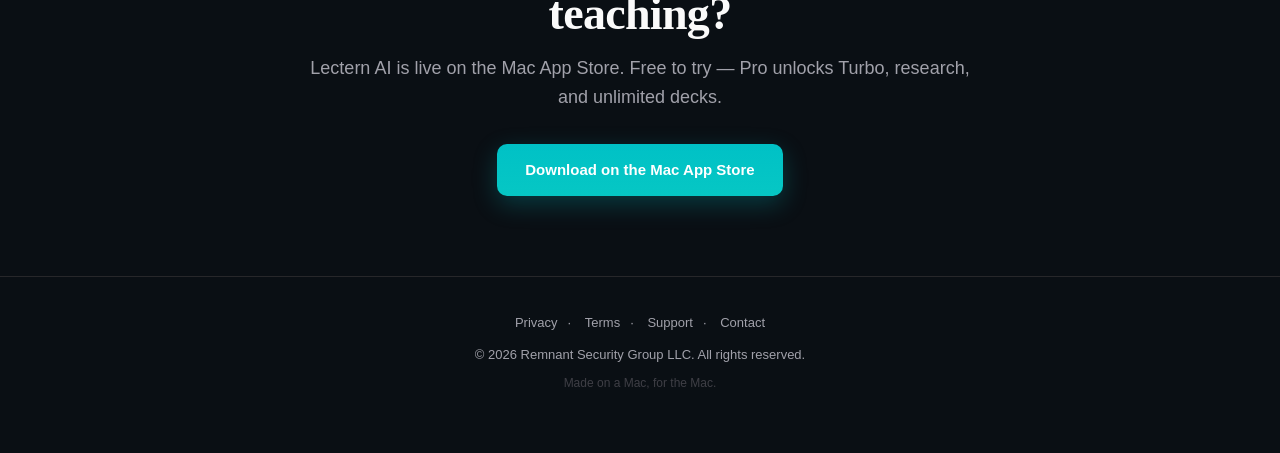
==== commit 2d538d77: "Merge PR #1 (Ian approved deploy Oct 10, 2026) Lectern site fixes (Oct 4 batch) — do not merge befor" ====
--- a/index.html
+++ b/index.html
@@ -10,10 +10,7 @@
   <link rel="apple-touch-icon" href="favicon.svg" />
   <meta property="og:title" content="Lectern AI — Talk tracks for every slide." />
   <meta property="og:description" content="From slides to taught. Lectern reads your deck, writes a 2–4 minute talk track for every slide, and bundles labs, quizzes, and handouts. Native macOS, BYOK." />
-  <meta property="og:image" content="https://lectern.remnantsecurity.com/og-card.png" />
-  <meta property="og:image:width" content="1200" />
-  <meta property="og:image:height" content="630" />
-  <meta property="og:image:alt" content="Lectern AI: Talk tracks for every slide — Native macOS, BYOK." />
+  <meta property="og:image" content="https://lectern.remnantsecurity.com/favicon.svg" />
   <meta property="og:type" content="website" />
   <meta name="twitter:card" content="summary_large_image" />
   <meta name="theme-color" content="#0A0F14" />
@@ -349,7 +346,7 @@
         <a href="#faq">FAQ</a>
         <a href="/support.html">Support</a>
         <a href="/privacy.html">Privacy</a>
-        <a href="https://apps.apple.com/us/app/lectern-ai/id6761786041?mt=12" class="cta">Get the app</a>
+        <a href="https://apps.apple.com/us/app/lectern-ai/id6761786041?mt=12&amp;ct=EXP-20260903-LECTERN-SITE-01" class="cta">Get the app</a>
       </div>
     </div>
   </nav>
@@ -361,7 +358,7 @@
       <p class="tagline">Talk tracks for every slide.</p>
       <p class="subtagline">From slides to taught. Lectern reads your deck, writes a 2–4 minute instructor narration for every slide, and bundles labs, quizzes, and handouts — in minutes.</p>
       <div class="cta-row">
-        <a href="https://apps.apple.com/us/app/lectern-ai/id6761786041?mt=12" class="btn btn-primary">Download on the Mac App Store</a>
+        <a href="https://apps.apple.com/us/app/lectern-ai/id6761786041?mt=12&amp;ct=EXP-20260903-LECTERN-SITE-01" class="btn btn-primary">Download on the Mac App Store</a>
         <a href="#how-it-works" class="btn btn-ghost">See how it works →</a>
       </div>
       <div class="hero-meta">
@@ -376,7 +373,7 @@
     <div class="container">
       <div class="eyebrow">What it does</div>
       <h2>One deck. Every artifact your students need.</h2>
-      <p class="lead">Drop a .pptx or .pdf. Lectern writes everything that goes around it. You stay in your voice. You keep your slides.</p>
+      <p class="lead">Drop in PowerPoint, PDF, Word, Excel, OpenDocument, RTF, EPUB, or CSV. Lectern writes everything that goes around it. You stay in your voice. You keep your slides.</p>
       <div class="features">
         <div class="feature">
           <div class="icon"><svg viewBox="0 0 24 24" fill="none" stroke="currentColor" stroke-width="2"><path d="M21 15a2 2 0 0 1-2 2H7l-4 4V5a2 2 0 0 1 2-2h14a2 2 0 0 1 2 2z"/></svg></div>
@@ -428,7 +425,7 @@
       <h2>Seven steps, one cup of coffee.</h2>
       <p class="lead">Lectern is a wizard. Each step does exactly one thing so you always know where you are.</p>
       <div class="steps">
-        <div class="step"><span class="num">1</span><h3>Select file</h3><p>Drag in a .pptx or .pdf. Lectern parses the deck, extracts text via the slide XML or PDF font analysis, OCRs image-only slides.</p></div>
+        <div class="step"><span class="num">1</span><h3>Select file</h3><p>Drag in a PowerPoint, PDF, Word, Excel, OpenDocument, RTF, EPUB, or CSV file. Word, Excel, OpenDocument, RTF, EPUB, and CSV convert to decks entirely on your Mac. Lectern parses the deck, extracts text via the slide XML or PDF font analysis, OCRs image-only slides.</p></div>
         <div class="step"><span class="num">2</span><h3>Configure</h3><p>Pick organization, subject template, audience, and AI provider. Paste your API key once — it stays in the macOS Keychain.</p></div>
         <div class="step"><span class="num">3</span><h3>Select slides</h3><p>Grid, list, or full-screen viewer. Filter by selected / unselected / has-notes, range-select with `1-5, 8, 12-15`.</p></div>
         <div class="step"><span class="num">4</span><h3>Output options</h3><p>Toggle the artifacts you want — PDF talk tracks, PPTX notes, labs, quizzes, handouts, AI diagrams. Pick speed mode.</p></div>
@@ -446,24 +443,24 @@
       <p class="lead">The wizard chrome stays out of the way. Dark-mode-aware brand teal, Liquid Glass on macOS 26, every CTA the same shade.</p>
       <div class="screen-grid">
         <div class="screen">
-          <img src="screenshots/build-20/01-preview-edit.png" alt="Lectern File Selection step with the wizard chrome and a sample PowerPoint loaded" onerror="this.style.display='none'; this.nextElementSibling.style.display='block';" />
-          <div class="placeholder" style="display:none">File Selection<code>marketing/screenshots/build-20/01-preview-edit.png</code></div>
-          <div class="caption">File Selection — open a .pptx or .pdf to begin</div>
+          <img src="screenshots/build-20/01-preview-edit.png" alt="Preview &amp; Edit screen with the formatting toolbar above the talk-track editor" onerror="this.style.display='none'; this.nextElementSibling.style.display='block';" />
+          <div class="placeholder" style="display:none">Preview &amp; Edit<code>marketing/screenshots/build-20/01-preview-edit.png</code></div>
+          <div class="caption">Preview &amp; Edit — markdown toolbar + side-by-side compare</div>
         </div>
         <div class="screen tall">
-          <img src="screenshots/build-20/02-sidebar.png" alt="Lectern File Selection step with a deck loaded and ready to process" onerror="this.style.display='none'; this.nextElementSibling.style.display='block';" />
-          <div class="placeholder" style="display:none">Deck loaded<code>marketing/screenshots/build-20/02-sidebar.png</code></div>
-          <div class="caption">Deck loaded — 7-step wizard with state-circle progress</div>
+          <img src="screenshots/build-20/02-sidebar.png" alt="Wizard sidebar with state-circle step indicators and the gradient Pro CTA at the bottom" onerror="this.style.display='none'; this.nextElementSibling.style.display='block';" />
+          <div class="placeholder" style="display:none">Wizard sidebar<code>marketing/screenshots/build-20/02-sidebar.png</code></div>
+          <div class="caption">7-step wizard with state-circle progress</div>
         </div>
         <div class="screen tall">
-          <img src="screenshots/build-20/03-paywall.png" alt="Lectern Output Options step with talk-track, lab, quiz and handout toggles" onerror="this.style.display='none'; this.nextElementSibling.style.display='block';" />
-          <div class="placeholder" style="display:none">Output Options<code>marketing/screenshots/build-20/03-paywall.png</code></div>
-          <div class="caption">Output Options — pick talk tracks, labs, quizzes, handouts</div>
+          <img src="screenshots/build-20/03-paywall.png" alt="Pro upgrade paywall with selectable Monthly / Annual pricing cards" onerror="this.style.display='none'; this.nextElementSibling.style.display='block';" />
+          <div class="placeholder" style="display:none">Paywall<code>marketing/screenshots/build-20/03-paywall.png</code></div>
+          <div class="caption">Pro paywall — annual saves 50%</div>
         </div>
         <div class="screen">
-          <img src="screenshots/build-20/04-build-done.png" alt="Lectern Preview &amp; Edit screen with markdown toolbar and side-by-side compare" onerror="this.style.display='none'; this.nextElementSibling.style.display='block';" />
-          <div class="placeholder" style="display:none">Preview &amp; Edit<code>marketing/screenshots/build-20/04-build-done.png</code></div>
-          <div class="caption">Preview &amp; Edit — markdown toolbar + side-by-side compare</div>
+          <img src="screenshots/build-20/04-build-done.png" alt="Build &amp; Done screen with celebration seal and the redesigned stat cards" onerror="this.style.display='none'; this.nextElementSibling.style.display='block';" />
+          <div class="placeholder" style="display:none">Build &amp; Done<code>marketing/screenshots/build-20/04-build-done.png</code></div>
+          <div class="caption">Build &amp; Done — stat cards + generated files</div>
         </div>
       </div>
     </div>
@@ -540,15 +537,13 @@
       <h2>Ready to spend less time writing notes and more time teaching?</h2>
       <p class="lead" style="margin-left:auto; margin-right:auto;">Lectern AI is live on the Mac App Store. Free to try — Pro unlocks Turbo, research, and unlimited decks.</p>
       <div class="cta-row">
-        <a href="https://apps.apple.com/us/app/lectern-ai/id6761786041?mt=12" class="btn btn-primary">Download on the Mac App Store</a>
-        <a href="https://github.com/itrimble/Slideprocessor" class="btn btn-secondary">Watch on GitHub</a>
+        <a href="https://apps.apple.com/us/app/lectern-ai/id6761786041?mt=12&amp;ct=EXP-20260903-LECTERN-SITE-01" class="btn btn-primary">Download on the Mac App Store</a>
       </div>
     </div>
   </section>
 
   <footer>
     <div class="links">
-      <a href="https://github.com/itrimble/Slideprocessor">GitHub</a>·
       <a href="/privacy.html">Privacy</a>·
       <a href="/terms.html">Terms</a>·
       <a href="/support.html">Support</a>·
@@ -557,6 +552,7 @@
     <p>© 2026 Remnant Security Group LLC. All rights reserved.</p>
     <p class="made">Made on a Mac, for the Mac.</p>
   </footer>
+<script src="/ct.js" data-fallback-ct="EXP-20260903-LECTERN-SITE-01"></script>
 <script src="/posthog.js"></script>
 </body>
 </html>
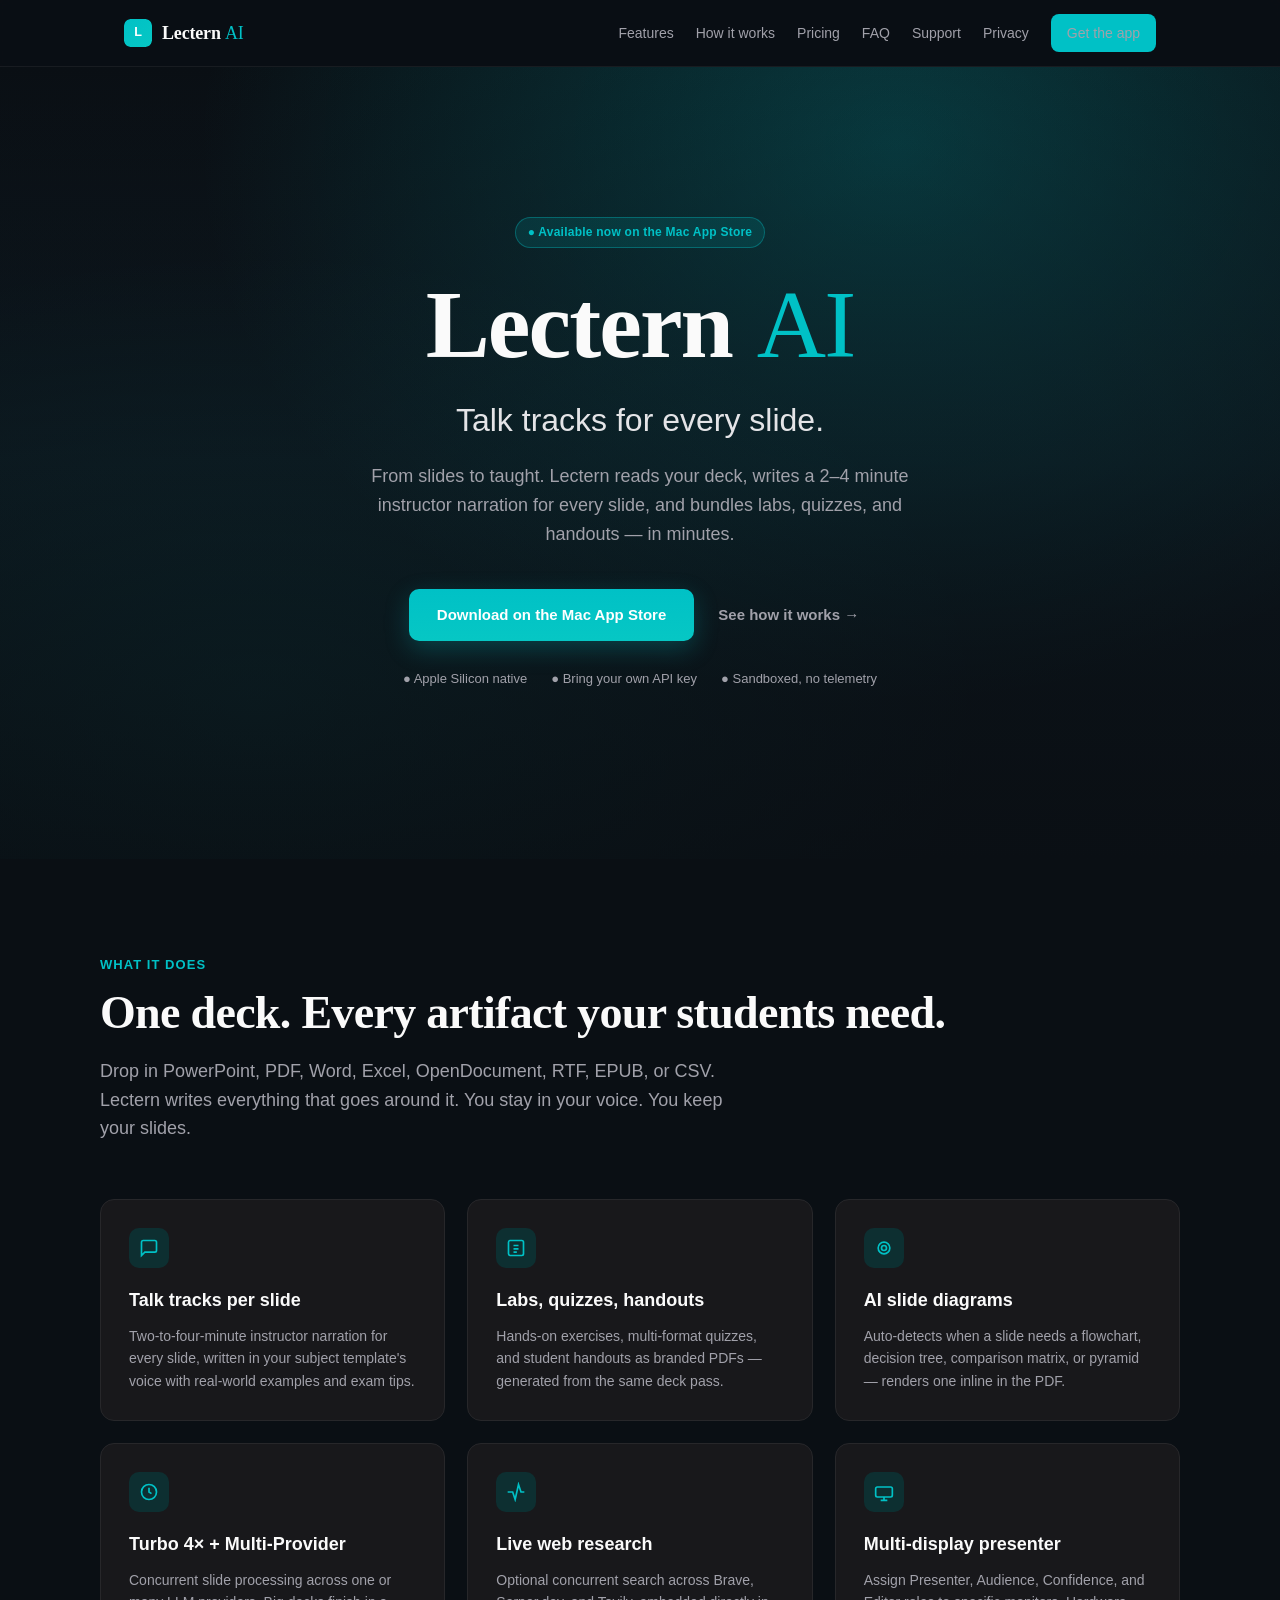
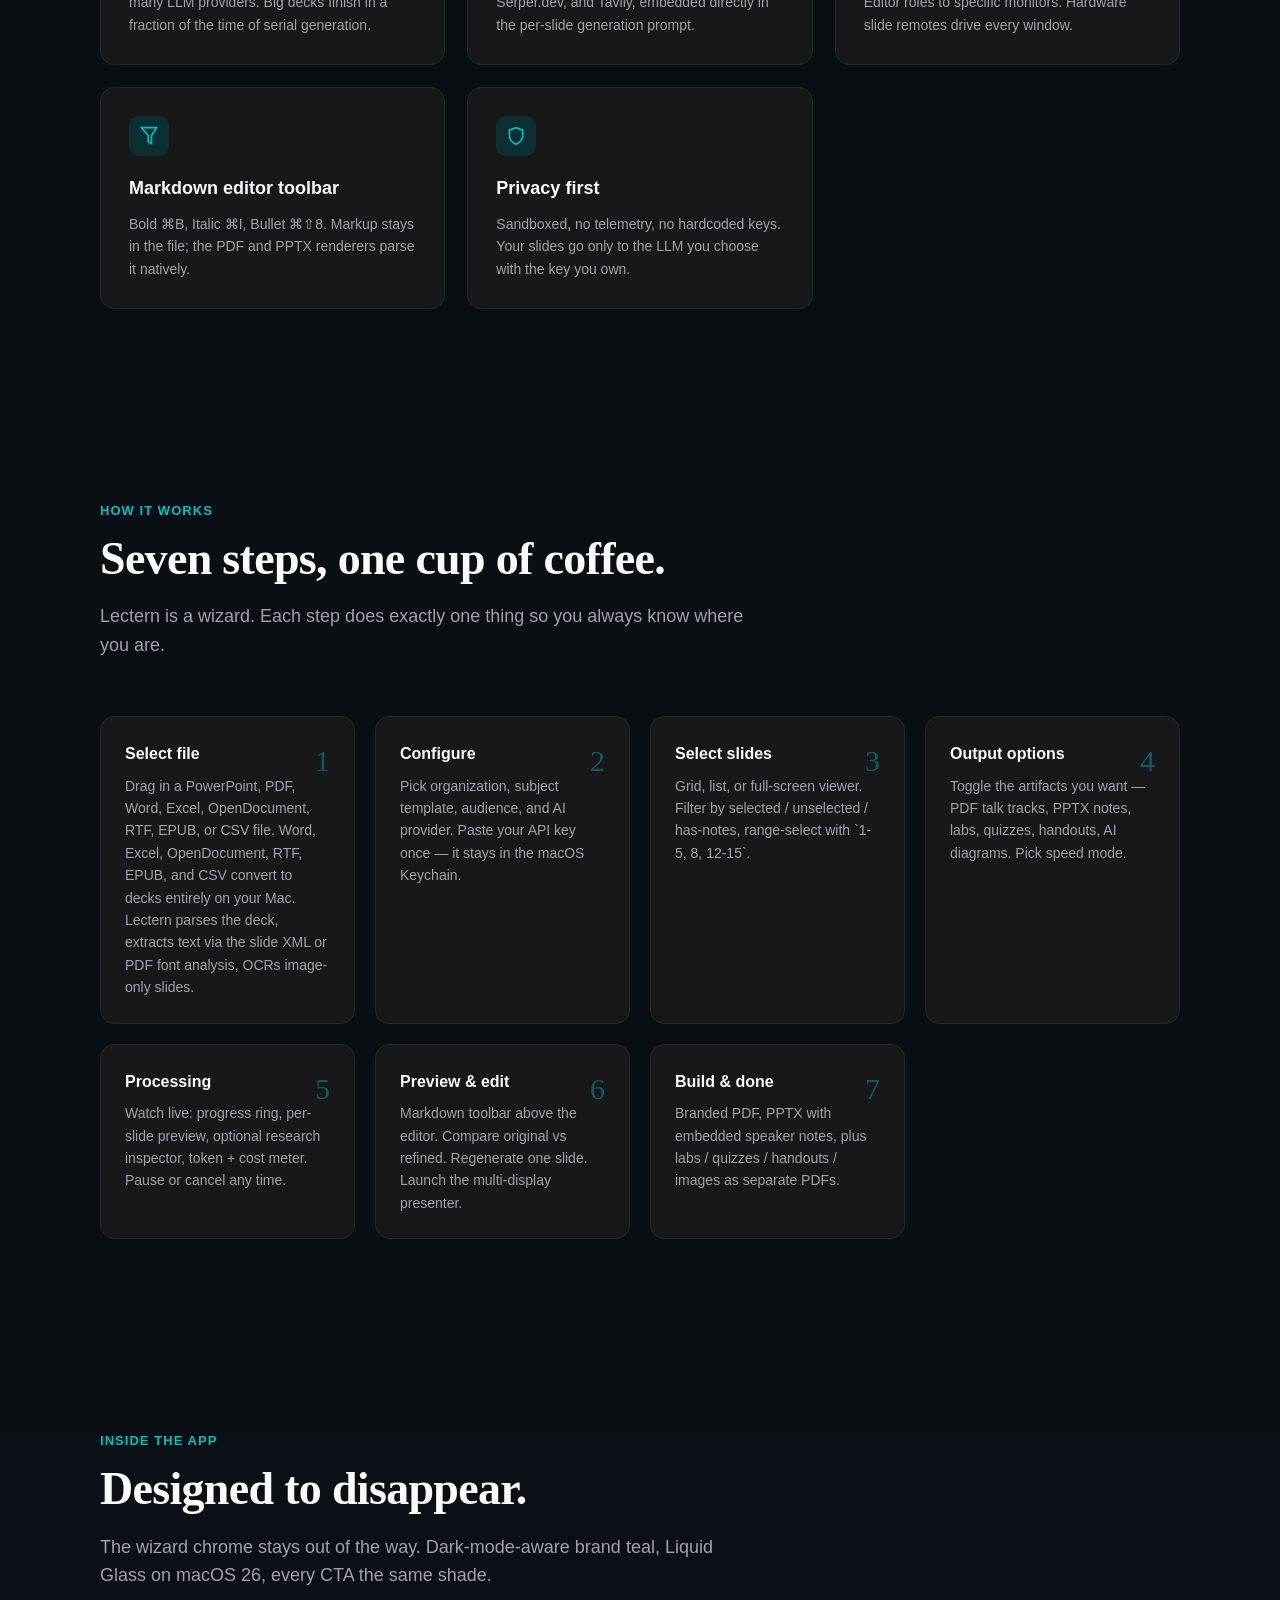
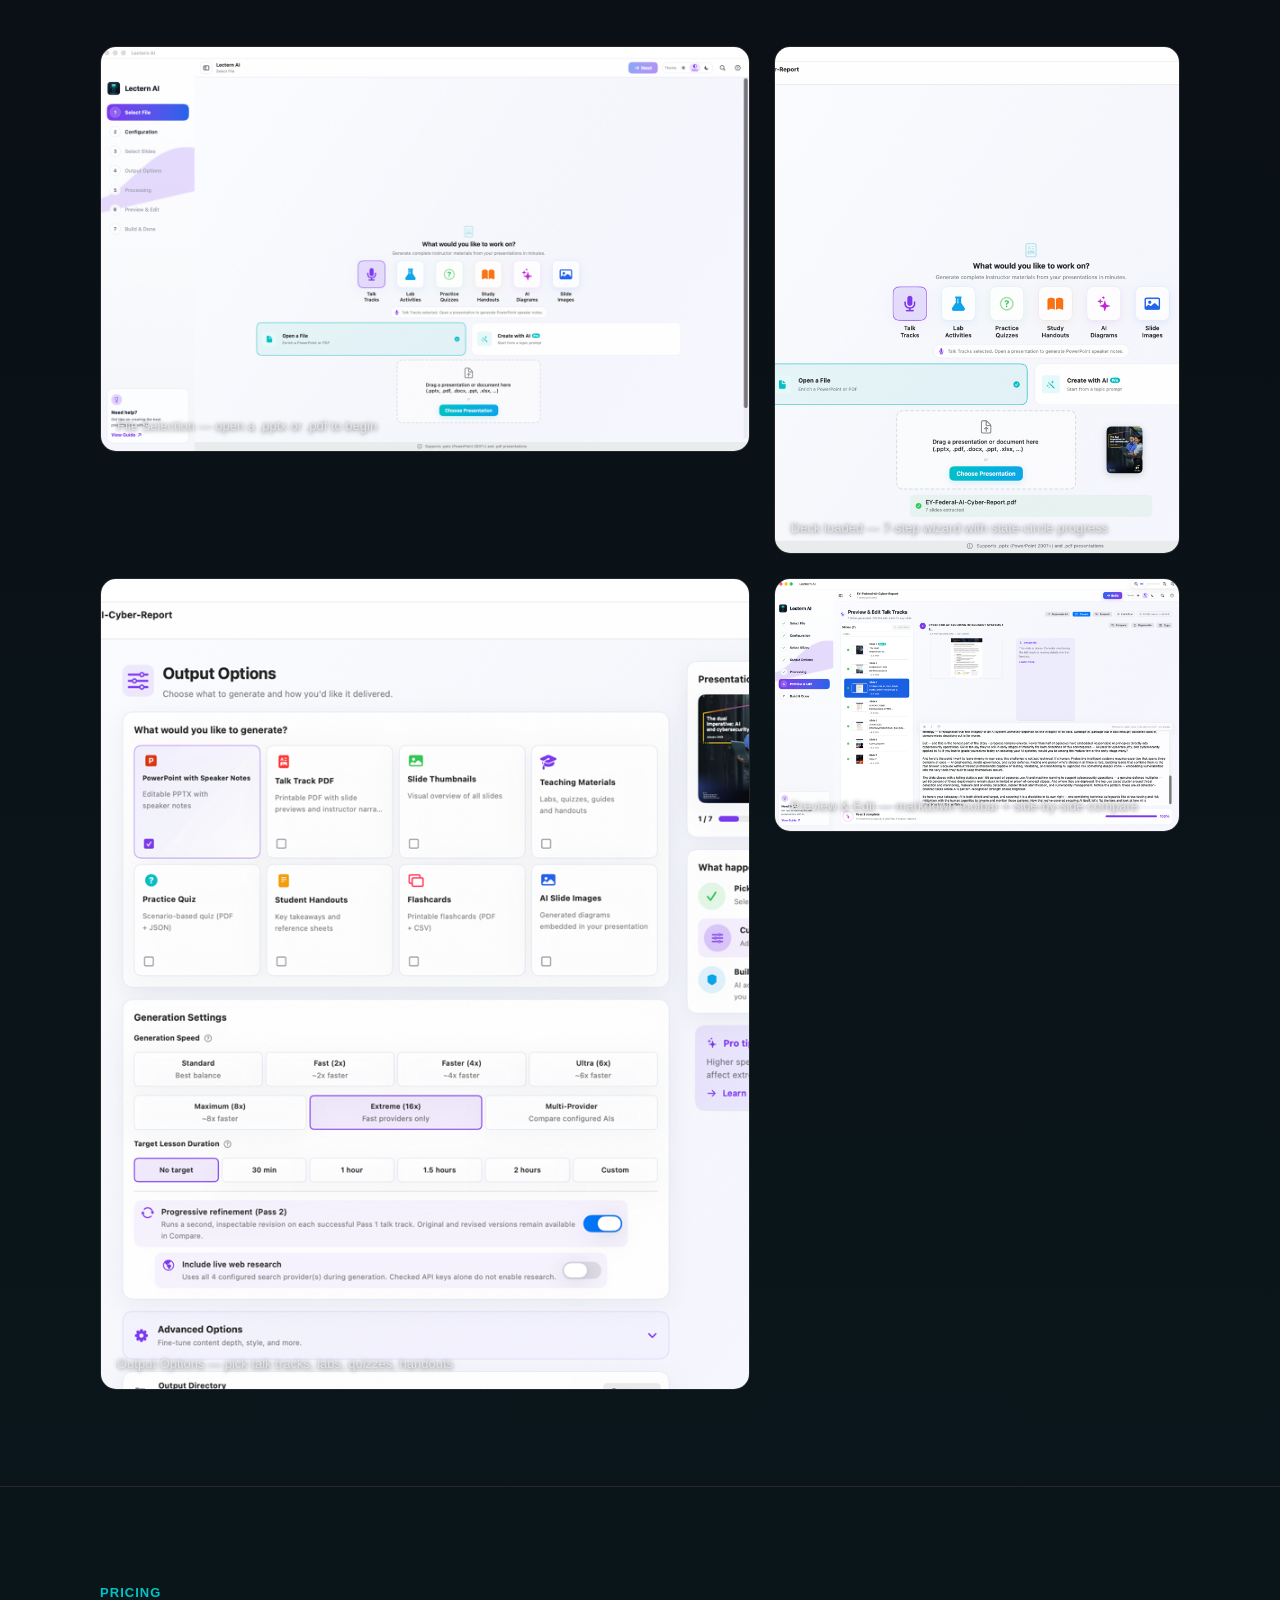
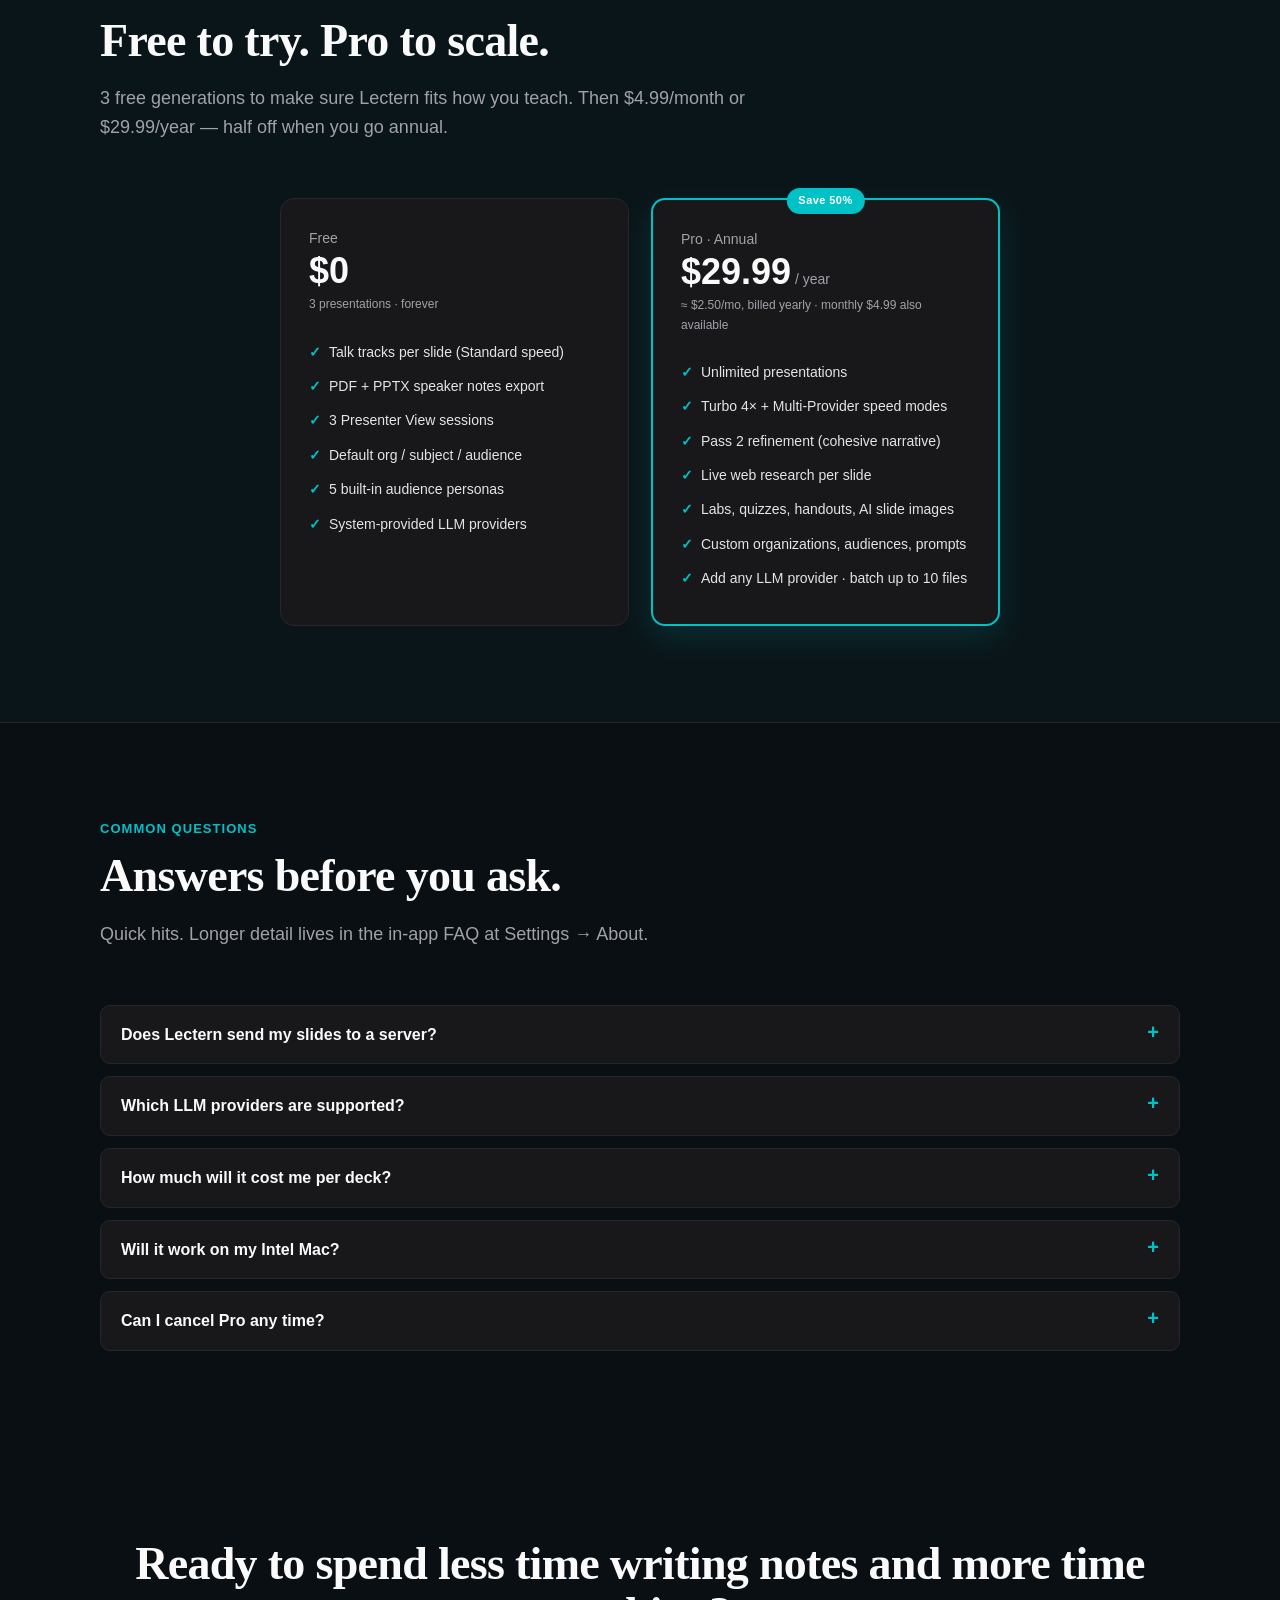
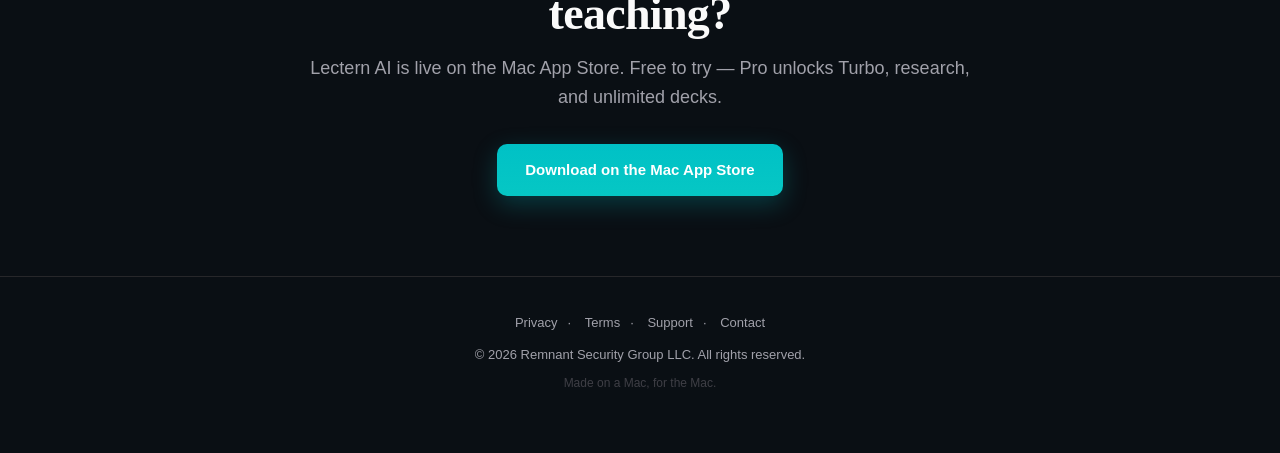
==== commit 195e1168: "Merge PR #2 (Ian approved deploy Oct 10, 2026) Lectern: real App Store screenshots + 1200x630 og-car" ====
--- a/index.html
+++ b/index.html
@@ -10,7 +10,10 @@
   <link rel="apple-touch-icon" href="favicon.svg" />
   <meta property="og:title" content="Lectern AI — Talk tracks for every slide." />
   <meta property="og:description" content="From slides to taught. Lectern reads your deck, writes a 2–4 minute talk track for every slide, and bundles labs, quizzes, and handouts. Native macOS, BYOK." />
-  <meta property="og:image" content="https://lectern.remnantsecurity.com/favicon.svg" />
+  <meta property="og:image" content="https://lectern.remnantsecurity.com/og-card.png" />
+  <meta property="og:image:width" content="1200" />
+  <meta property="og:image:height" content="630" />
+  <meta property="og:image:alt" content="Lectern AI: Talk tracks for every slide — Native macOS, BYOK." />
   <meta property="og:type" content="website" />
   <meta name="twitter:card" content="summary_large_image" />
   <meta name="theme-color" content="#0A0F14" />
@@ -443,24 +446,24 @@
       <p class="lead">The wizard chrome stays out of the way. Dark-mode-aware brand teal, Liquid Glass on macOS 26, every CTA the same shade.</p>
       <div class="screen-grid">
         <div class="screen">
-          <img src="screenshots/build-20/01-preview-edit.png" alt="Preview &amp; Edit screen with the formatting toolbar above the talk-track editor" onerror="this.style.display='none'; this.nextElementSibling.style.display='block';" />
-          <div class="placeholder" style="display:none">Preview &amp; Edit<code>marketing/screenshots/build-20/01-preview-edit.png</code></div>
+          <img src="screenshots/build-20/01-preview-edit.png" alt="Lectern File Selection step with the wizard chrome and a sample PowerPoint loaded" onerror="this.style.display='none'; this.nextElementSibling.style.display='block';" />
+          <div class="placeholder" style="display:none">File Selection<code>marketing/screenshots/build-20/01-preview-edit.png</code></div>
+          <div class="caption">File Selection — open a .pptx or .pdf to begin</div>
+        </div>
+        <div class="screen tall">
+          <img src="screenshots/build-20/02-sidebar.png" alt="Lectern File Selection step with a deck loaded and ready to process" onerror="this.style.display='none'; this.nextElementSibling.style.display='block';" />
+          <div class="placeholder" style="display:none">Deck loaded<code>marketing/screenshots/build-20/02-sidebar.png</code></div>
+          <div class="caption">Deck loaded — 7-step wizard with state-circle progress</div>
+        </div>
+        <div class="screen tall">
+          <img src="screenshots/build-20/03-paywall.png" alt="Lectern Output Options step with talk-track, lab, quiz and handout toggles" onerror="this.style.display='none'; this.nextElementSibling.style.display='block';" />
+          <div class="placeholder" style="display:none">Output Options<code>marketing/screenshots/build-20/03-paywall.png</code></div>
+          <div class="caption">Output Options — pick talk tracks, labs, quizzes, handouts</div>
+        </div>
+        <div class="screen">
+          <img src="screenshots/build-20/04-build-done.png" alt="Lectern Preview &amp; Edit screen with markdown toolbar and side-by-side compare" onerror="this.style.display='none'; this.nextElementSibling.style.display='block';" />
+          <div class="placeholder" style="display:none">Preview &amp; Edit<code>marketing/screenshots/build-20/04-build-done.png</code></div>
           <div class="caption">Preview &amp; Edit — markdown toolbar + side-by-side compare</div>
-        </div>
-        <div class="screen tall">
-          <img src="screenshots/build-20/02-sidebar.png" alt="Wizard sidebar with state-circle step indicators and the gradient Pro CTA at the bottom" onerror="this.style.display='none'; this.nextElementSibling.style.display='block';" />
-          <div class="placeholder" style="display:none">Wizard sidebar<code>marketing/screenshots/build-20/02-sidebar.png</code></div>
-          <div class="caption">7-step wizard with state-circle progress</div>
-        </div>
-        <div class="screen tall">
-          <img src="screenshots/build-20/03-paywall.png" alt="Pro upgrade paywall with selectable Monthly / Annual pricing cards" onerror="this.style.display='none'; this.nextElementSibling.style.display='block';" />
-          <div class="placeholder" style="display:none">Paywall<code>marketing/screenshots/build-20/03-paywall.png</code></div>
-          <div class="caption">Pro paywall — annual saves 50%</div>
-        </div>
-        <div class="screen">
-          <img src="screenshots/build-20/04-build-done.png" alt="Build &amp; Done screen with celebration seal and the redesigned stat cards" onerror="this.style.display='none'; this.nextElementSibling.style.display='block';" />
-          <div class="placeholder" style="display:none">Build &amp; Done<code>marketing/screenshots/build-20/04-build-done.png</code></div>
-          <div class="caption">Build &amp; Done — stat cards + generated files</div>
         </div>
       </div>
     </div>
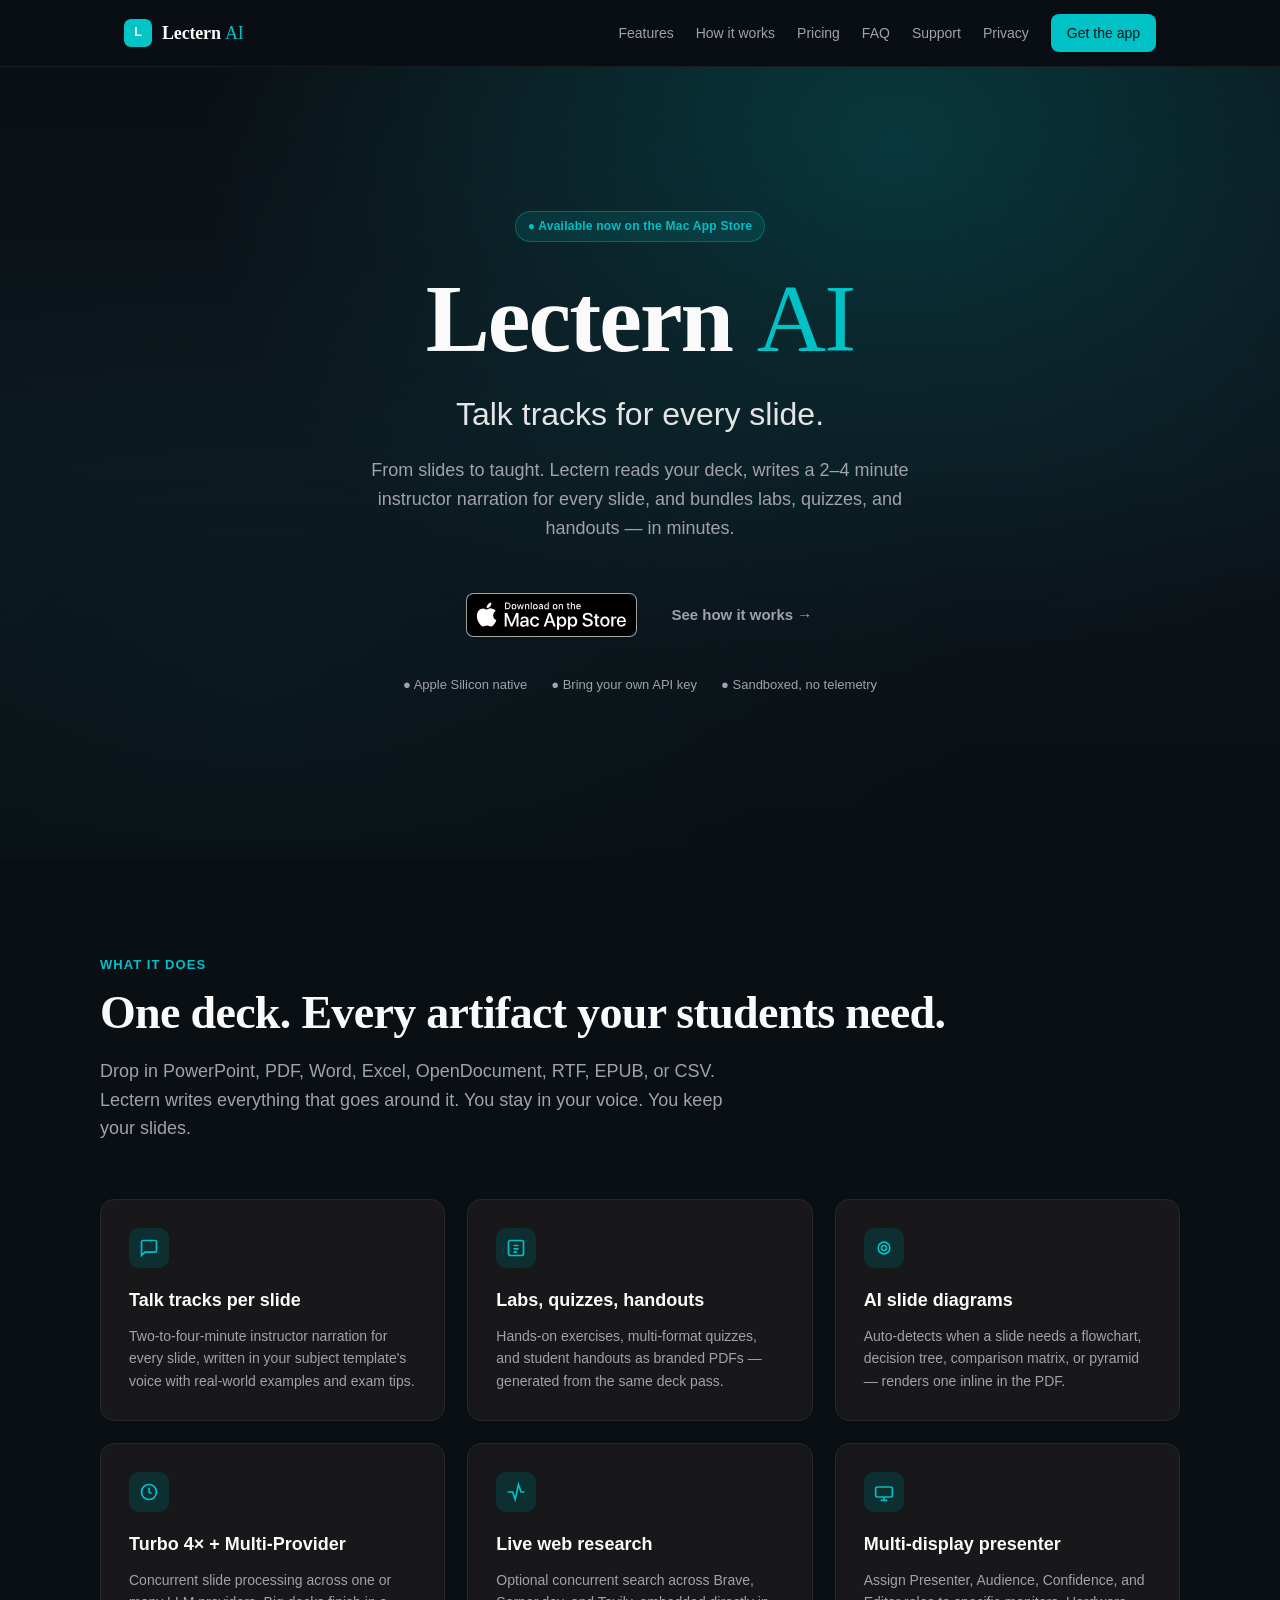
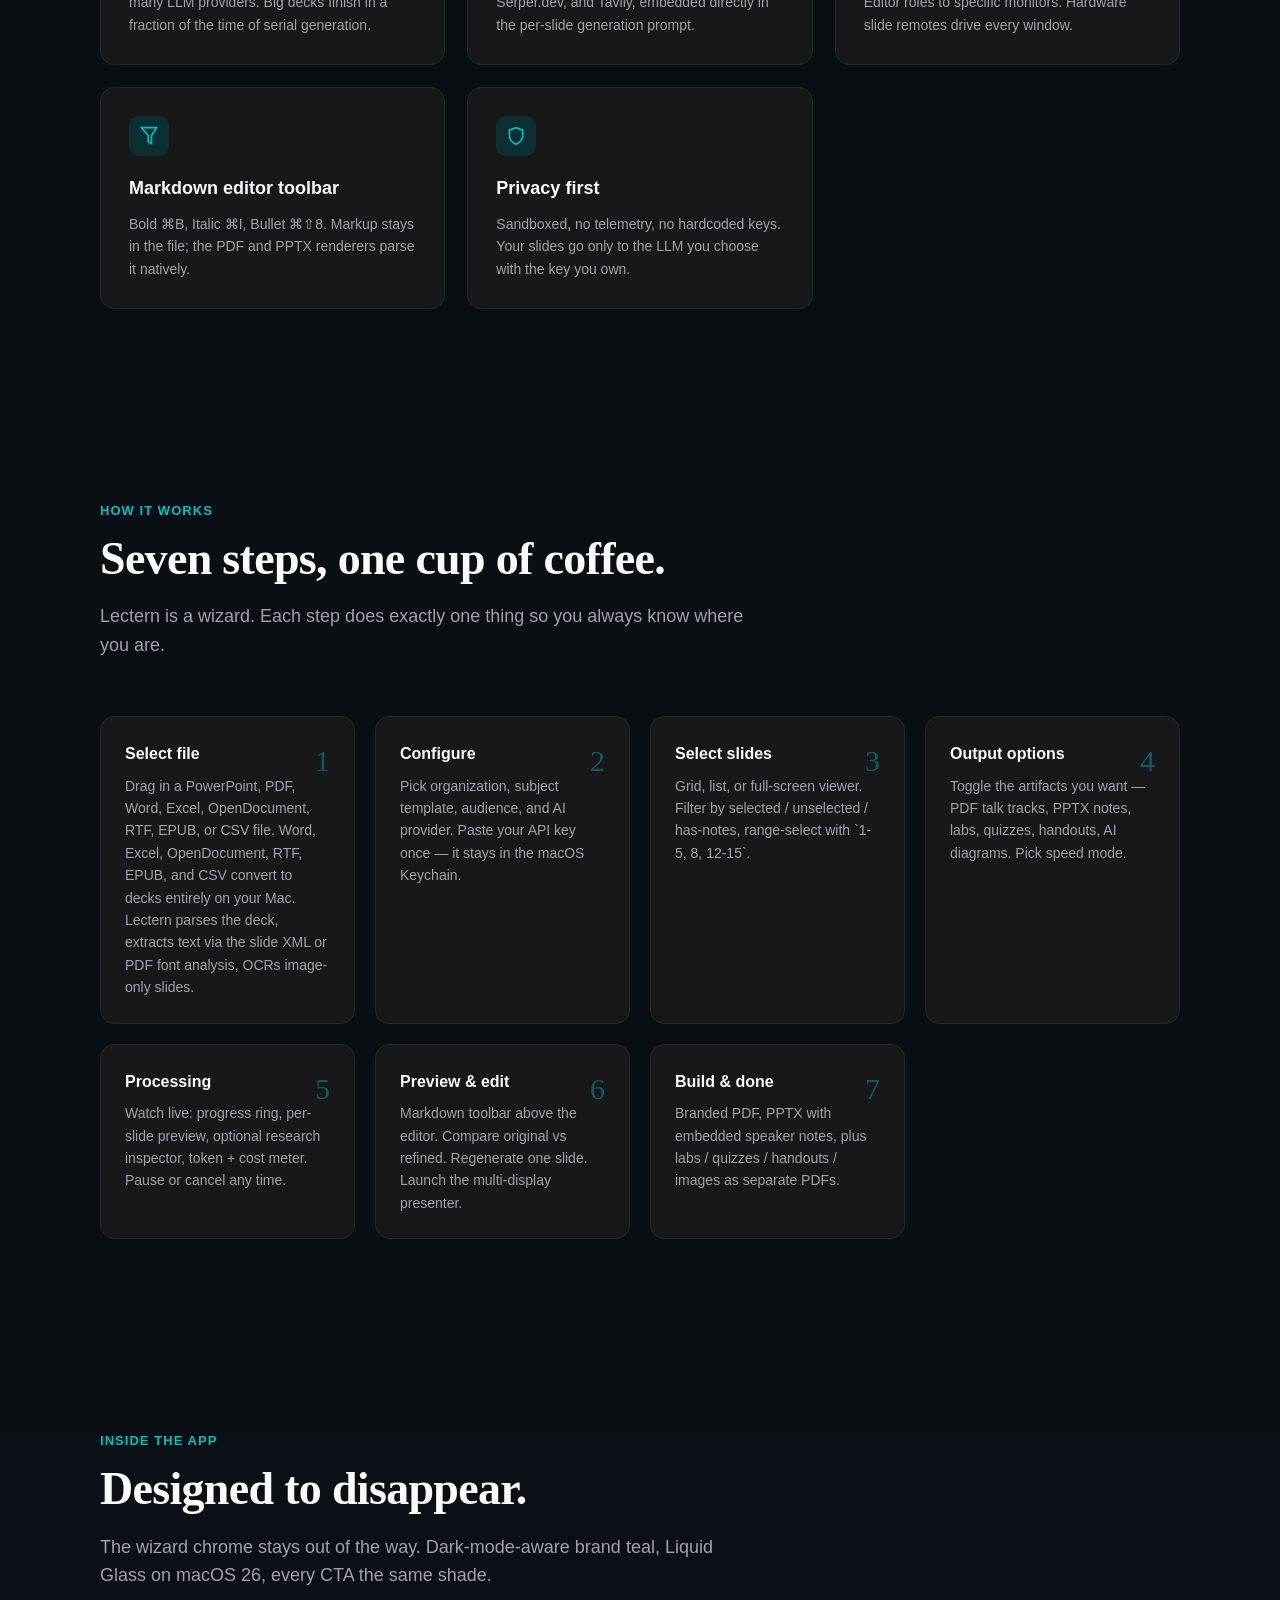
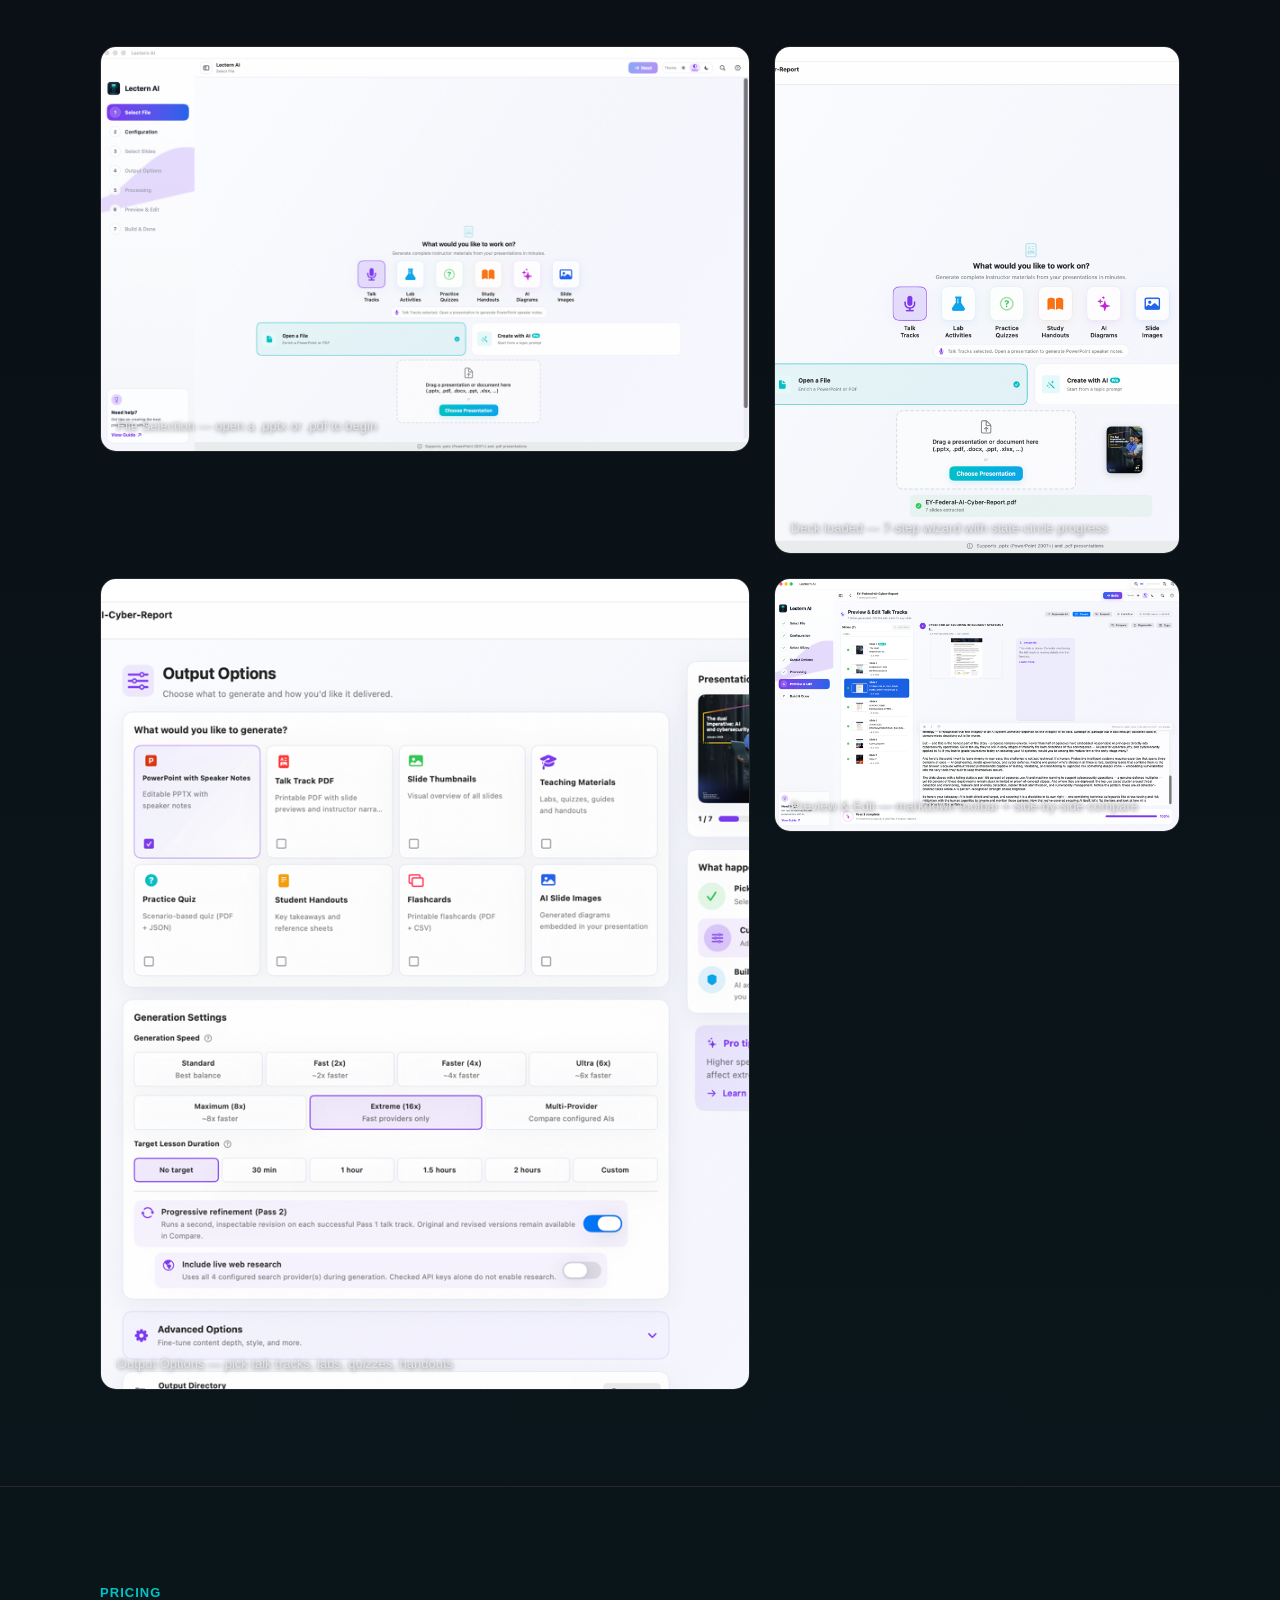
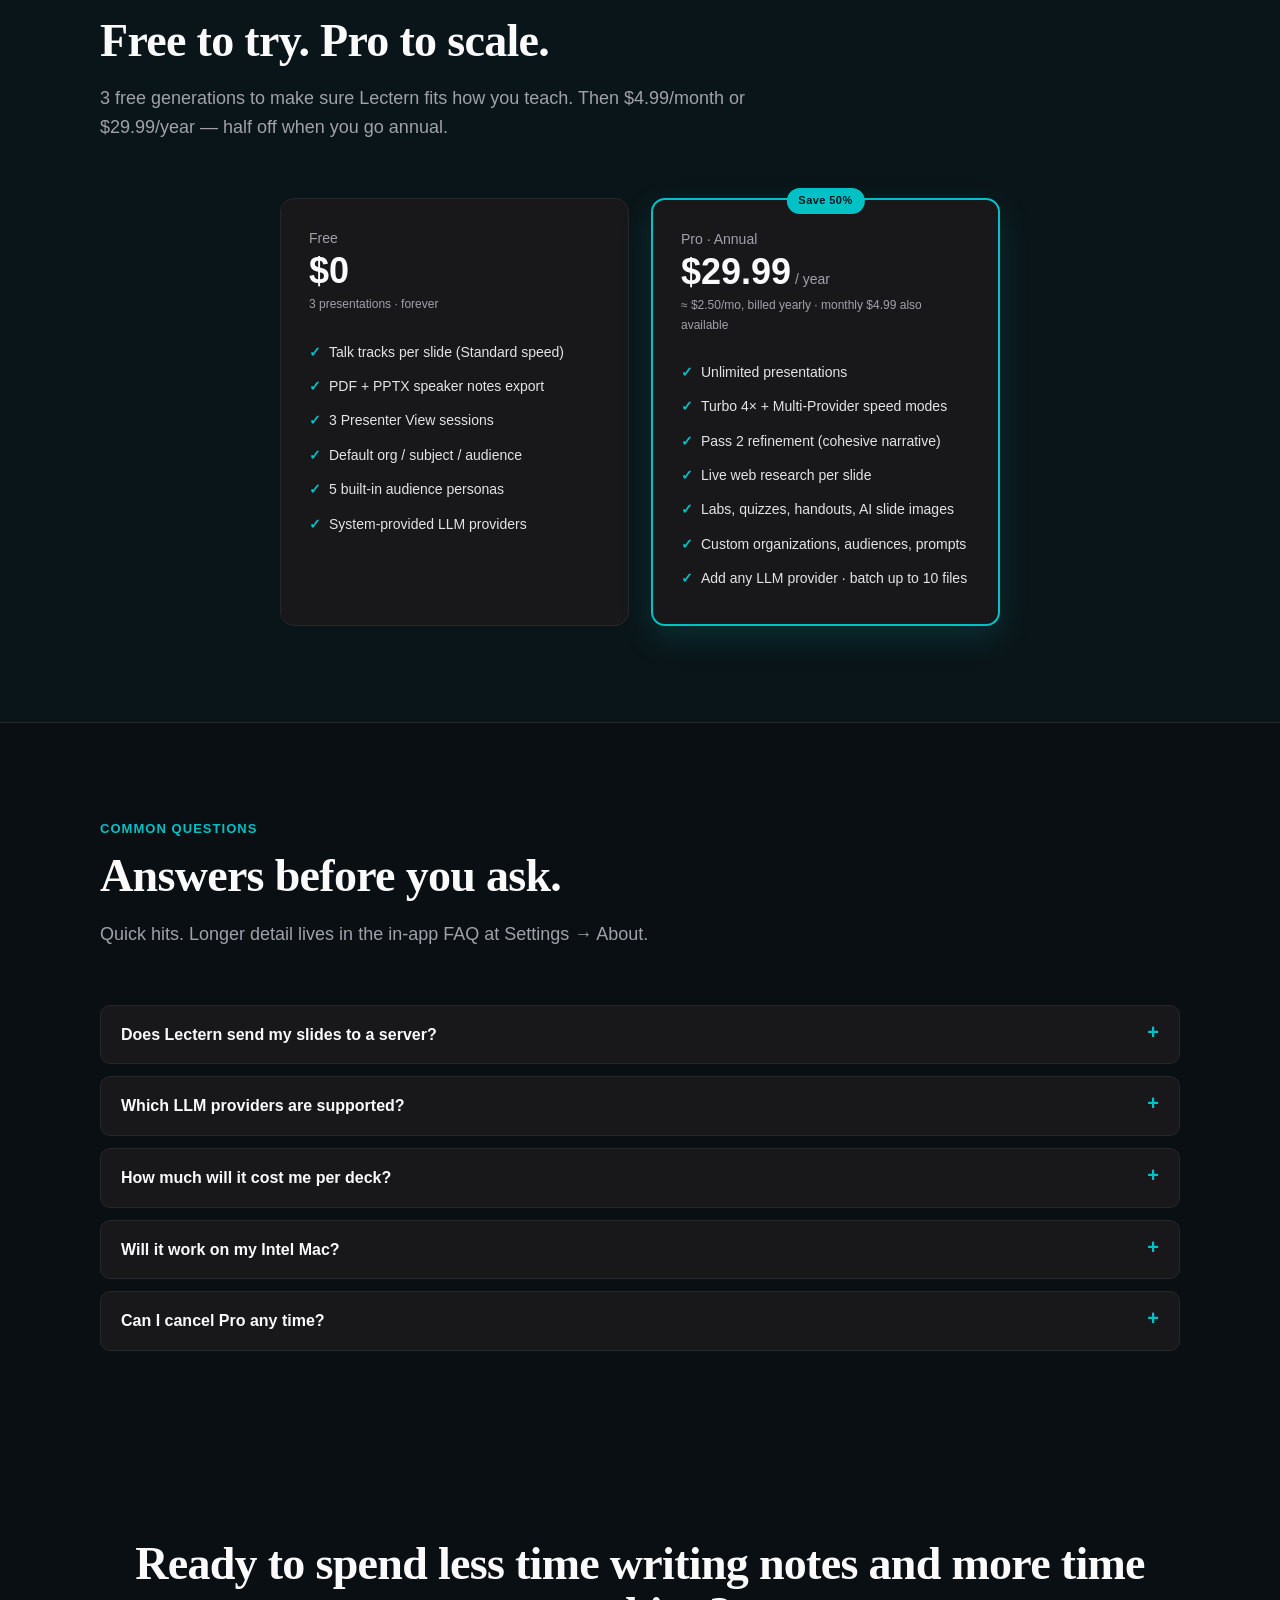
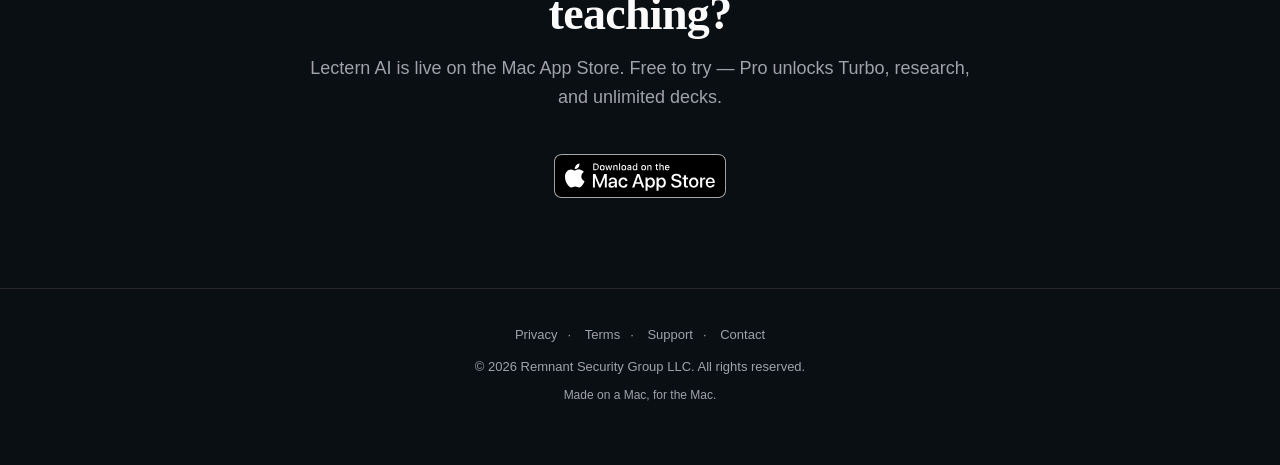
==== commit c061ec38: "Lectern polish: Apple badges, JSON-LD, apple-touch-icon fix, 404, a11y" ====
--- a/index.html
+++ b/index.html
@@ -6,8 +6,9 @@
   <title>Lectern AI — Talk tracks for every slide.</title>
   <link rel="canonical" href="https://lectern.remnantsecurity.com/" />
   <meta name="description" content="Lectern AI turns PowerPoint and PDF decks into instructor-ready teaching packages — talk tracks, labs, quizzes, handouts, AI diagrams — in minutes, on your Mac." />
-  <link rel="icon" type="image/png" sizes="256x256" href="favicon.svg" />
-  <link rel="apple-touch-icon" href="favicon.svg" />
+  <link rel="icon" type="image/svg+xml" href="/favicon.svg" />
+  <link rel="icon" href="/favicon.ico" sizes="any" />
+  <link rel="apple-touch-icon" href="/apple-touch-icon.png" />
   <meta property="og:title" content="Lectern AI — Talk tracks for every slide." />
   <meta property="og:description" content="From slides to taught. Lectern reads your deck, writes a 2–4 minute talk track for every slide, and bundles labs, quizzes, and handouts. Native macOS, BYOK." />
   <meta property="og:image" content="https://lectern.remnantsecurity.com/og-card.png" />
@@ -333,7 +334,32 @@
     footer .links a { margin: 0 10px; color: var(--neutral-500); }
     footer .links a:hover { color: var(--neutral-900); }
     footer .made { font-size: 12px; color: var(--neutral-300); margin-top: 8px; }
-  </style>
+  .app-store-badge{display:inline-block;line-height:0;margin:10px;padding:0;background:none;border:0;box-shadow:none}.app-store-badge img{display:block;height:44px;width:auto}.app-store-badge:focus-visible{outline:3px solid currentColor;outline-offset:4px;border-radius:9px}</style>
+<script type="application/ld+json">
+{
+ "@context": "https://schema.org",
+ "@type": "SoftwareApplication",
+ "name": "Lectern AI",
+ "operatingSystem": "MacOS",
+ "applicationCategory": "EducationalApplication",
+ "softwareVersion": "1.2",
+ "softwareRequirements": "macOS 14.0 or later",
+ "url": "https://lectern.remnantsecurity.com/",
+ "downloadUrl": "https://apps.apple.com/us/app/lectern-ai/id6761786041?mt=12",
+ "image": "https://is1-ssl.mzstatic.com/image/thumb/Purple211/v4/74/03/10/74031081-180a-369e-c079-3d300e4f8054/AppIcon-0-0-85-220-0-5-0-2x.png/512x512bb.png",
+ "offers": {
+  "@type": "Offer",
+  "price": "0.00",
+  "priceCurrency": "USD"
+ },
+ "author": {
+  "@type": "Organization",
+  "name": "Remnant Security Group LLC",
+  "url": "https://remnantsecurity.com/"
+ }
+}
+</script>
+<style id="a11y-2026-10-10">.cta,.save,a.cta{color:#04191a!important}.made{color:#a1a1aa!important}main p a,.lead a{text-decoration:underline;text-underline-offset:2px}a:focus-visible,button:focus-visible,summary:focus-visible,[tabindex]:focus-visible{outline:3px solid currentColor;outline-offset:3px;border-radius:4px}</style>
 </head>
 <body>
   <nav class="topbar">
@@ -361,7 +387,7 @@
       <p class="tagline">Talk tracks for every slide.</p>
       <p class="subtagline">From slides to taught. Lectern reads your deck, writes a 2–4 minute instructor narration for every slide, and bundles labs, quizzes, and handouts — in minutes.</p>
       <div class="cta-row">
-        <a href="https://apps.apple.com/us/app/lectern-ai/id6761786041?mt=12&amp;ct=EXP-20260903-LECTERN-SITE-01" class="btn btn-primary">Download on the Mac App Store</a>
+        <a class="app-store-badge" href="https://apps.apple.com/us/app/lectern-ai/id6761786041?mt=12&amp;ct=EXP-20260903-LECTERN-SITE-01"><img src="/badges/mac-appstore-badge.svg" alt="Download on the Mac App Store" width="172" height="44"></a>
         <a href="#how-it-works" class="btn btn-ghost">See how it works →</a>
       </div>
       <div class="hero-meta">
@@ -540,7 +566,7 @@
       <h2>Ready to spend less time writing notes and more time teaching?</h2>
       <p class="lead" style="margin-left:auto; margin-right:auto;">Lectern AI is live on the Mac App Store. Free to try — Pro unlocks Turbo, research, and unlimited decks.</p>
       <div class="cta-row">
-        <a href="https://apps.apple.com/us/app/lectern-ai/id6761786041?mt=12&amp;ct=EXP-20260903-LECTERN-SITE-01" class="btn btn-primary">Download on the Mac App Store</a>
+        <a class="app-store-badge" href="https://apps.apple.com/us/app/lectern-ai/id6761786041?mt=12&amp;ct=EXP-20260903-LECTERN-SITE-01"><img src="/badges/mac-appstore-badge.svg" alt="Download on the Mac App Store" width="172" height="44"></a>
       </div>
     </div>
   </section>
@@ -550,7 +576,7 @@
       <a href="/privacy.html">Privacy</a>·
       <a href="/terms.html">Terms</a>·
       <a href="/support.html">Support</a>·
-      <a href="mailto:hello@remnantsecurity.com">Contact</a>
+      <a href="mailto:iantrimble@remnantsecurity.com">Contact</a>
     </div>
     <p>© 2026 Remnant Security Group LLC. All rights reserved.</p>
     <p class="made">Made on a Mac, for the Mac.</p>
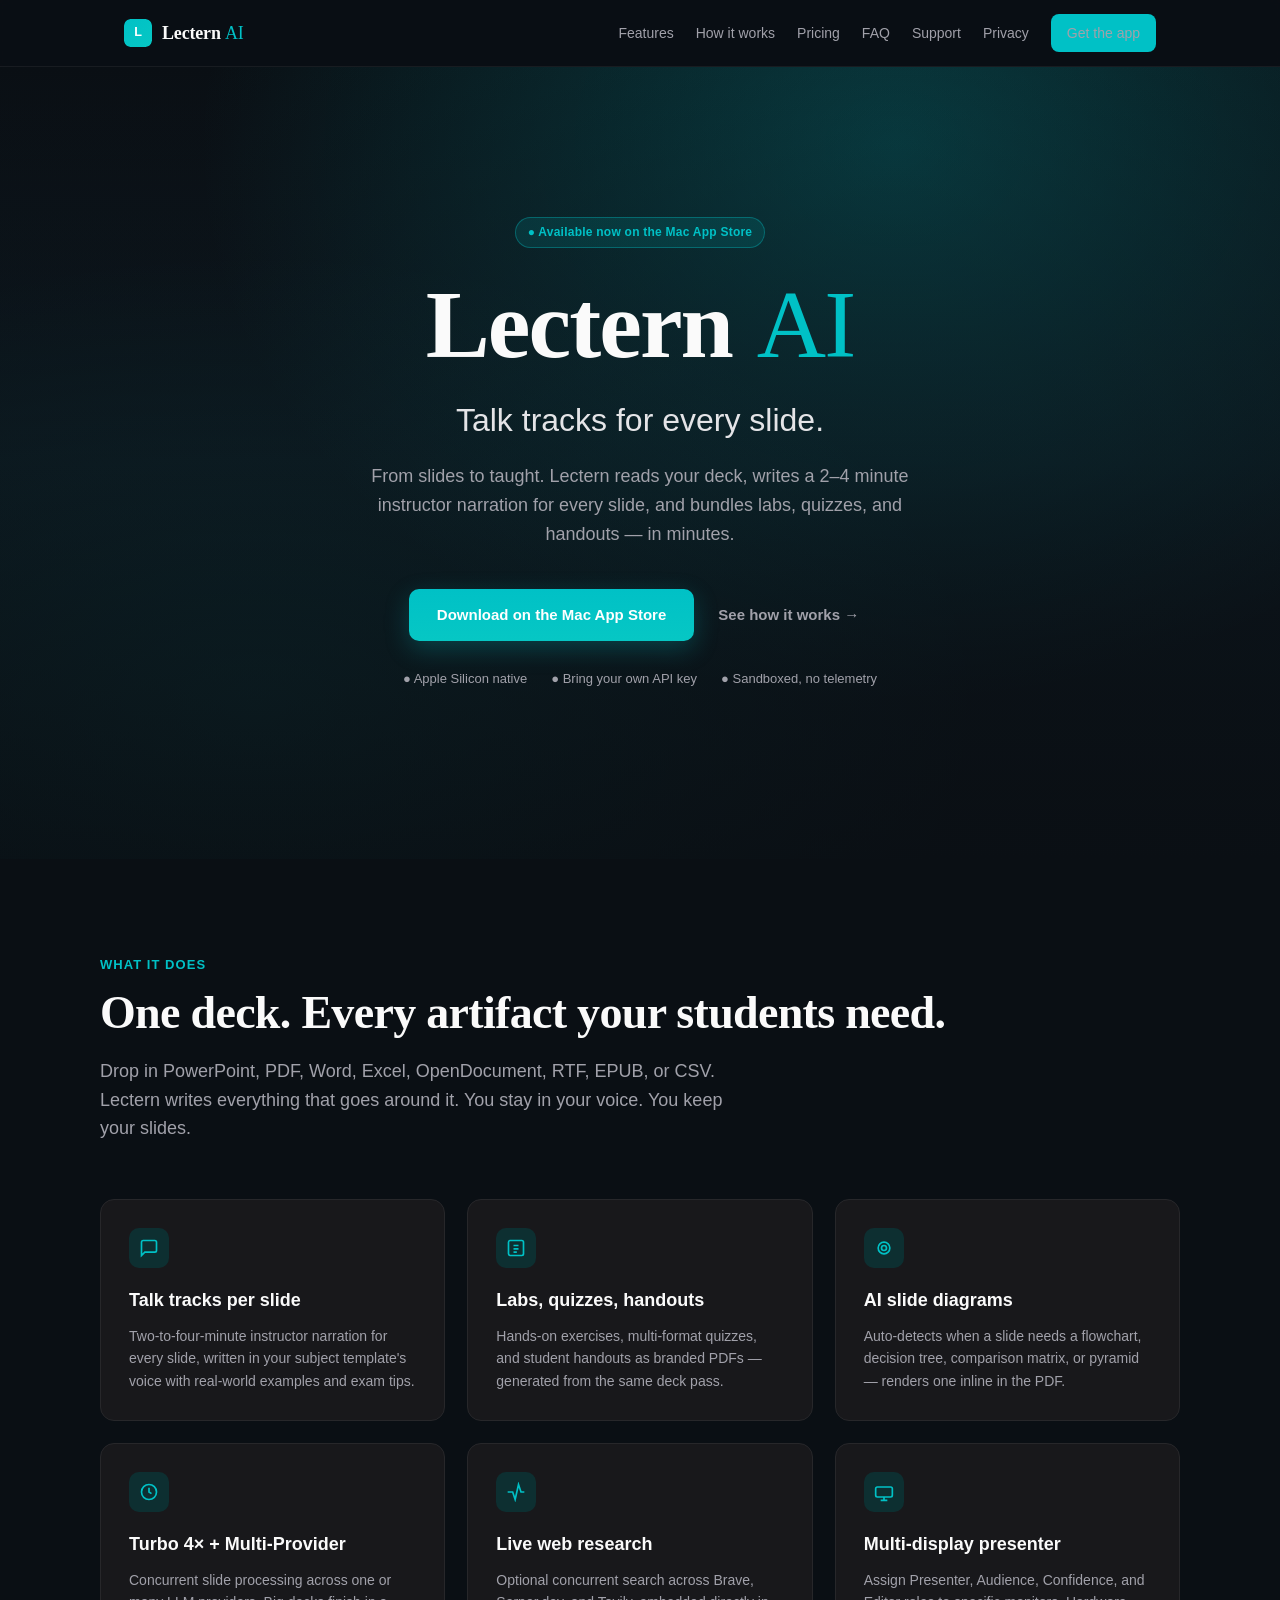
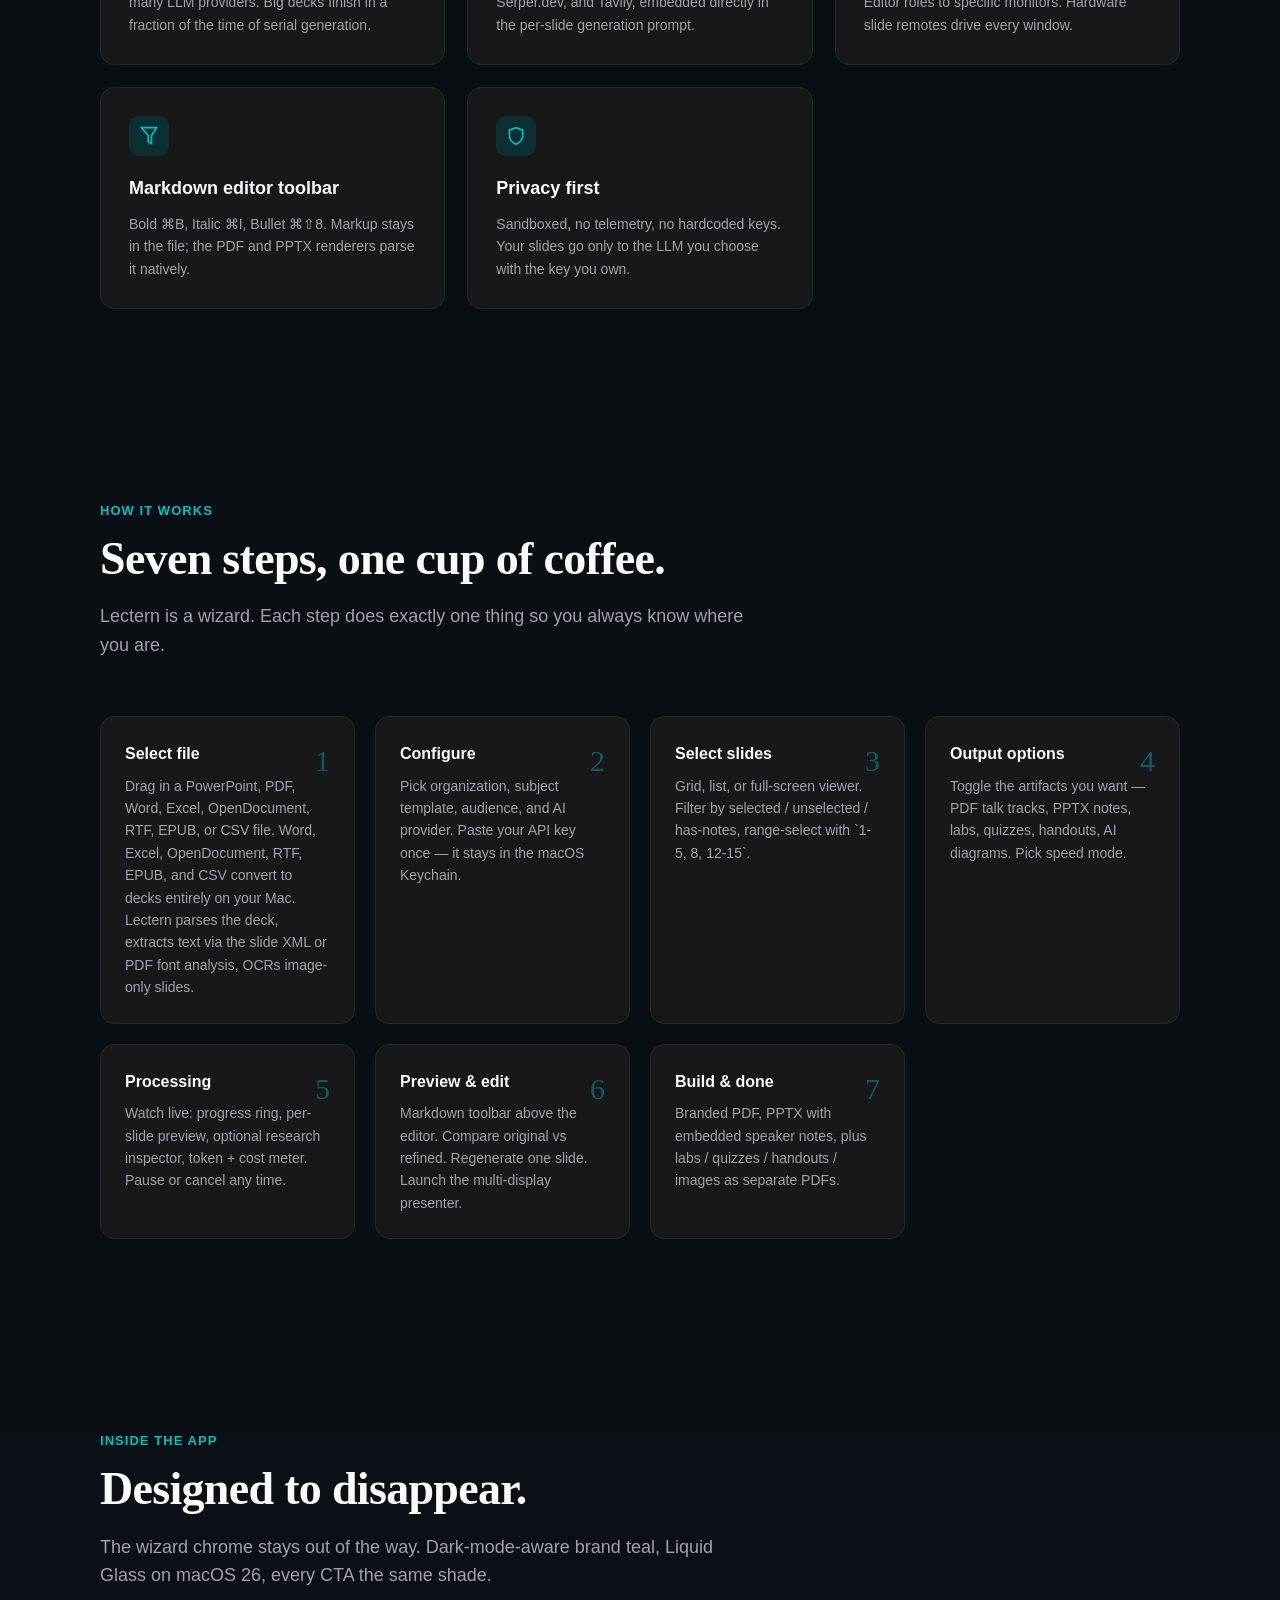
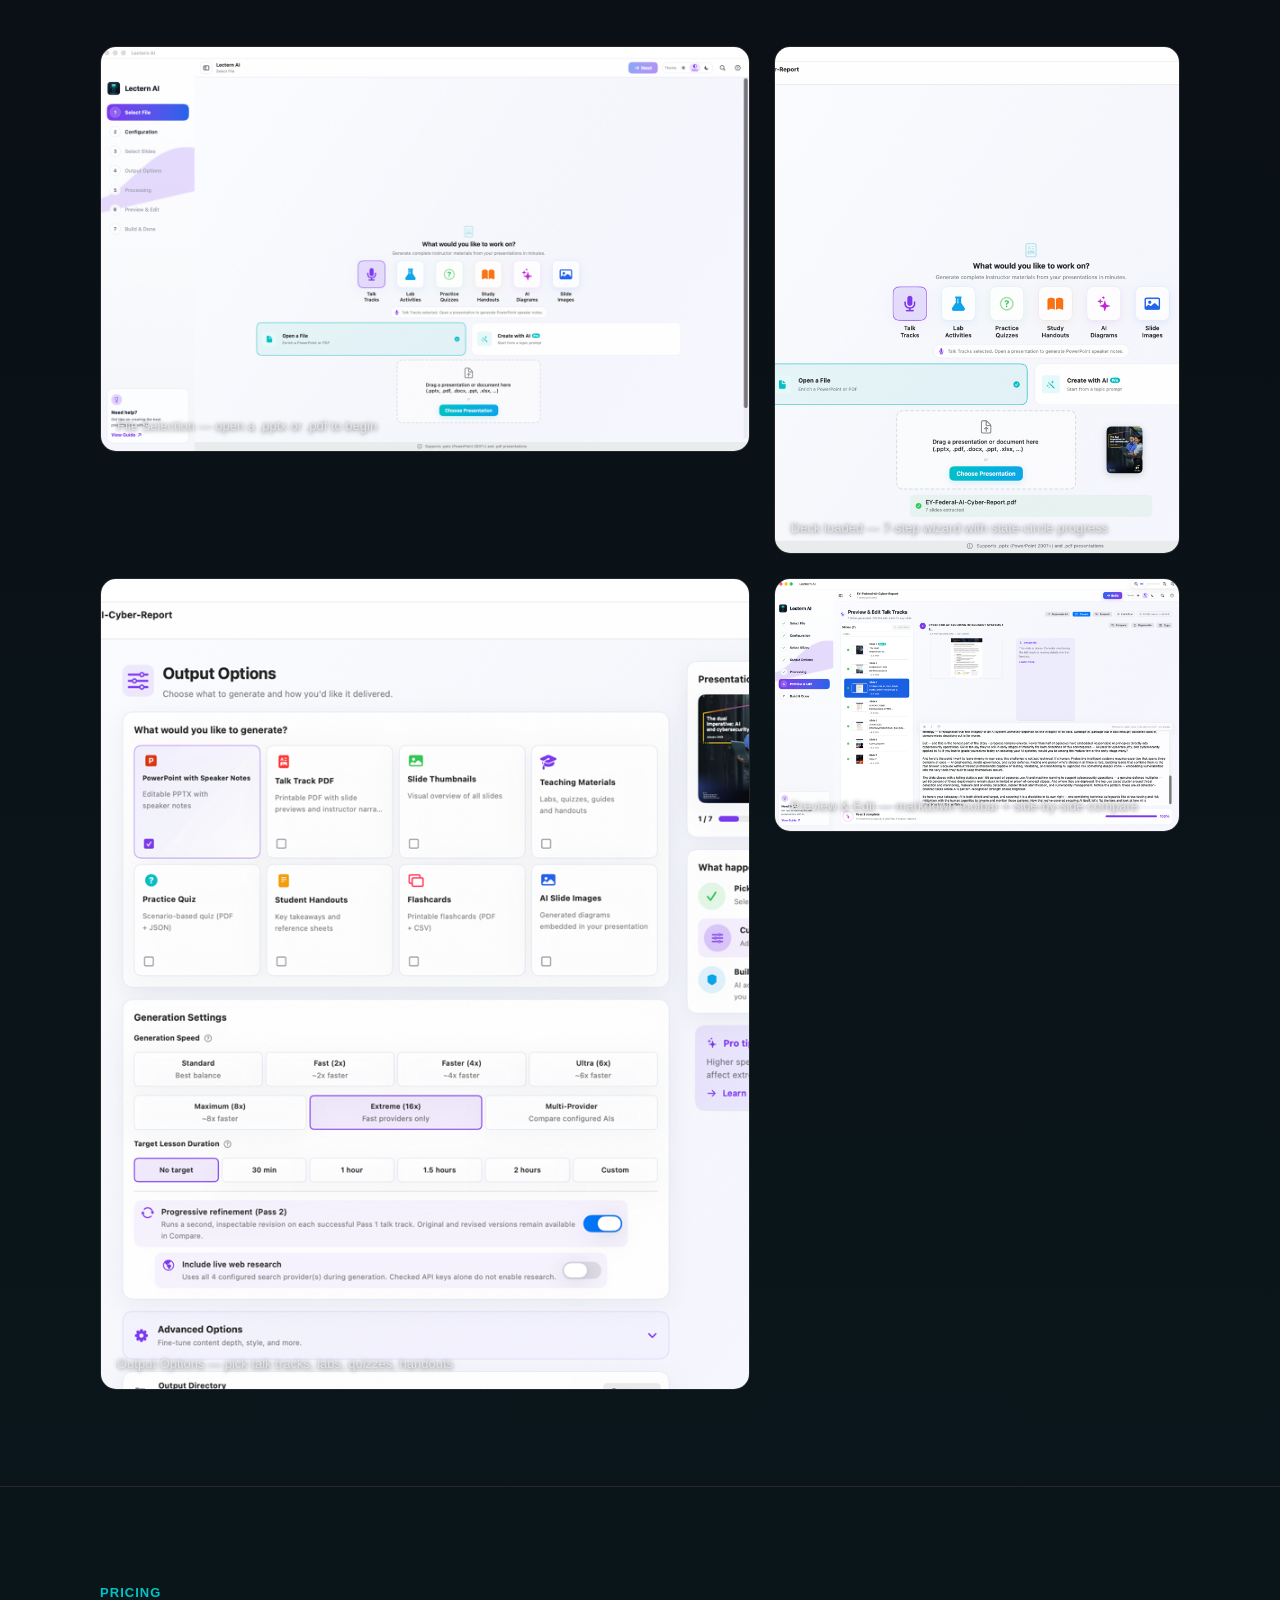
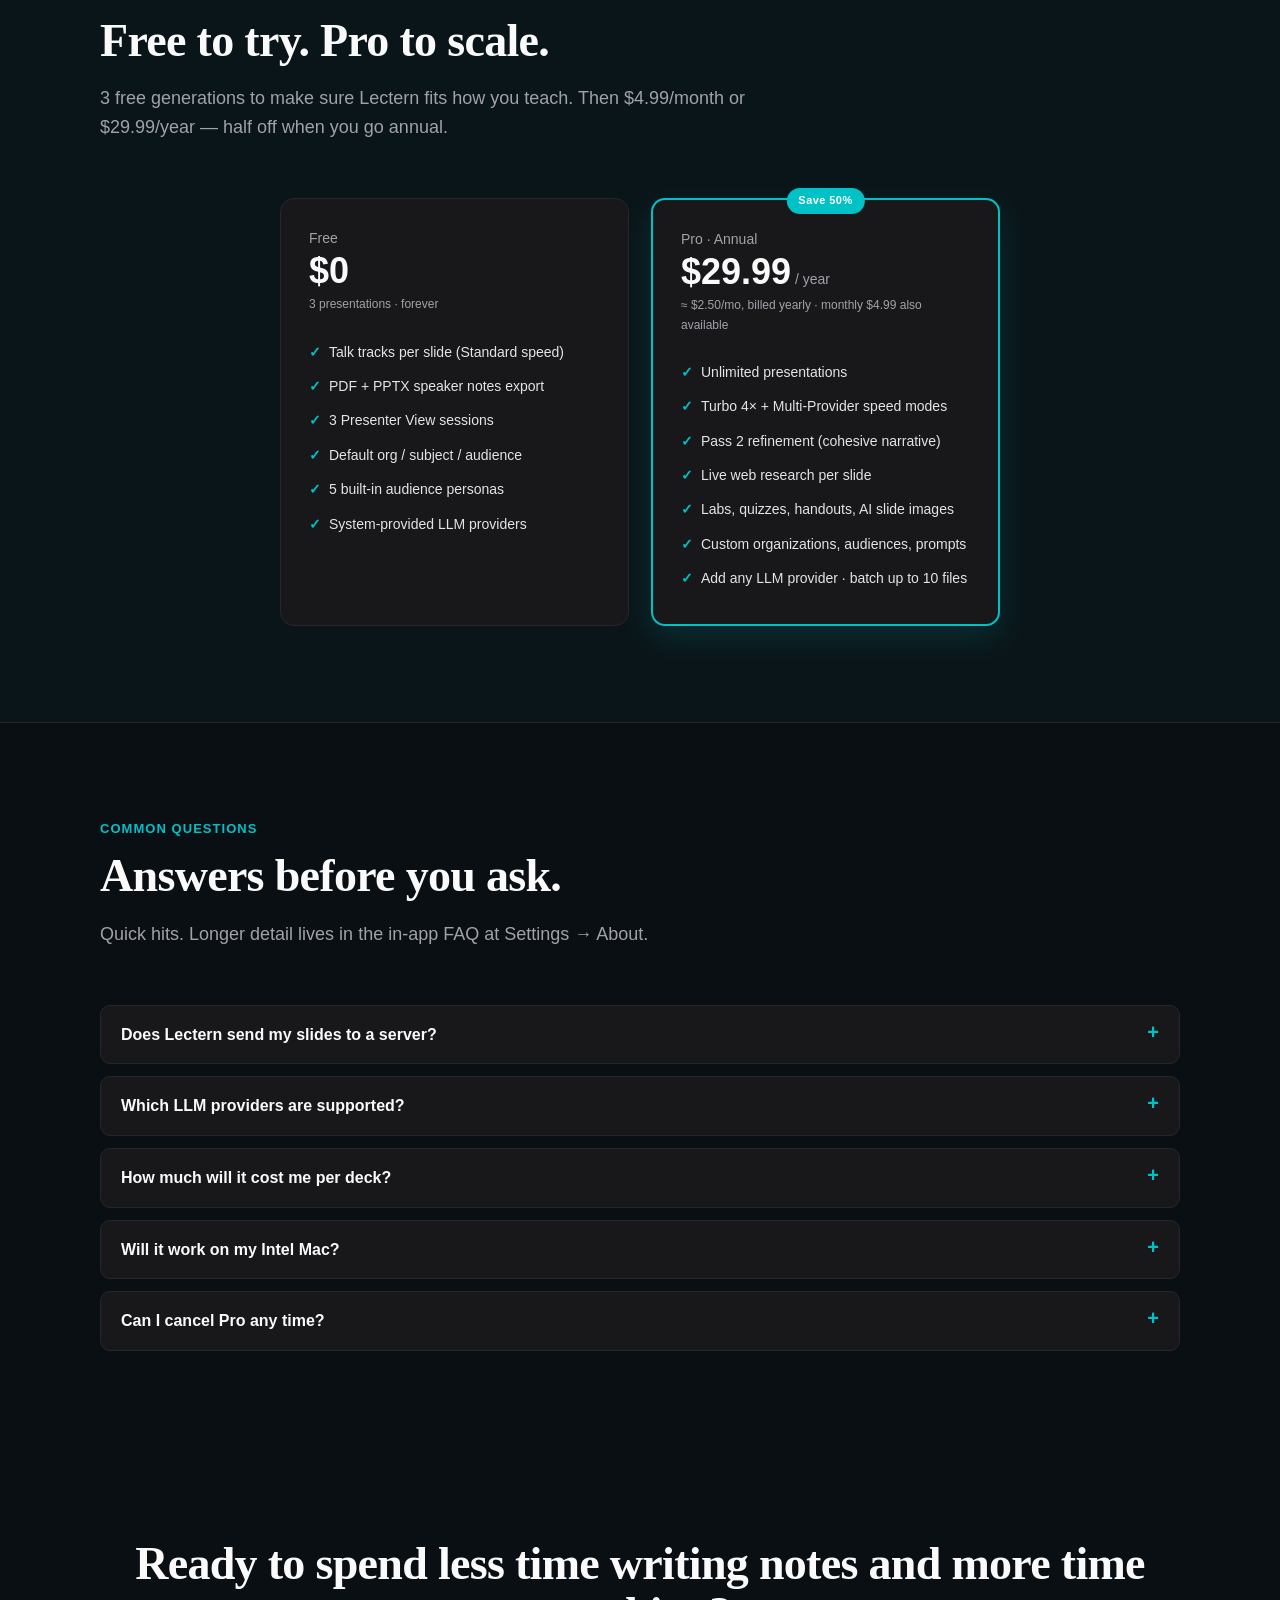
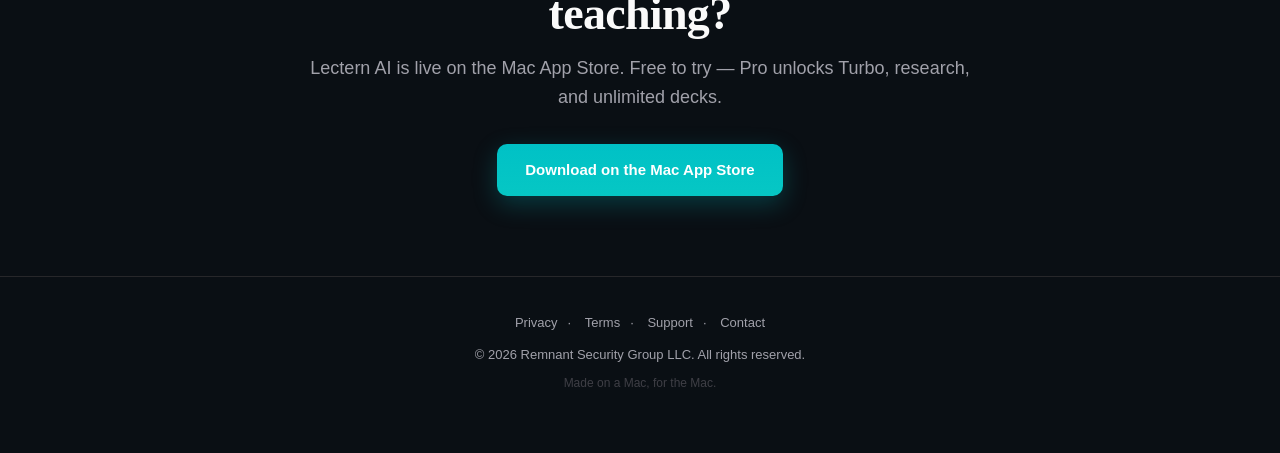
==== commit 286eb069: "Fix the icon declarations and give the inner pages Open Graph tags index.html declared the favicon a" ====
--- a/index.html
+++ b/index.html
@@ -6,9 +6,10 @@
   <title>Lectern AI — Talk tracks for every slide.</title>
   <link rel="canonical" href="https://lectern.remnantsecurity.com/" />
   <meta name="description" content="Lectern AI turns PowerPoint and PDF decks into instructor-ready teaching packages — talk tracks, labs, quizzes, handouts, AI diagrams — in minutes, on your Mac." />
+  <meta property="og:site_name" content="Lectern AI">
+  <meta property="og:url" content="https://lectern.remnantsecurity.com/">
   <link rel="icon" type="image/svg+xml" href="/favicon.svg" />
-  <link rel="icon" href="/favicon.ico" sizes="any" />
-  <link rel="apple-touch-icon" href="/apple-touch-icon.png" />
+  <link rel="apple-touch-icon" sizes="180x180" href="/apple-touch-icon.png" />
   <meta property="og:title" content="Lectern AI — Talk tracks for every slide." />
   <meta property="og:description" content="From slides to taught. Lectern reads your deck, writes a 2–4 minute talk track for every slide, and bundles labs, quizzes, and handouts. Native macOS, BYOK." />
   <meta property="og:image" content="https://lectern.remnantsecurity.com/og-card.png" />
@@ -334,32 +335,7 @@
     footer .links a { margin: 0 10px; color: var(--neutral-500); }
     footer .links a:hover { color: var(--neutral-900); }
     footer .made { font-size: 12px; color: var(--neutral-300); margin-top: 8px; }
-  .app-store-badge{display:inline-block;line-height:0;margin:10px;padding:0;background:none;border:0;box-shadow:none}.app-store-badge img{display:block;height:44px;width:auto}.app-store-badge:focus-visible{outline:3px solid currentColor;outline-offset:4px;border-radius:9px}</style>
-<script type="application/ld+json">
-{
- "@context": "https://schema.org",
- "@type": "SoftwareApplication",
- "name": "Lectern AI",
- "operatingSystem": "MacOS",
- "applicationCategory": "EducationalApplication",
- "softwareVersion": "1.2",
- "softwareRequirements": "macOS 14.0 or later",
- "url": "https://lectern.remnantsecurity.com/",
- "downloadUrl": "https://apps.apple.com/us/app/lectern-ai/id6761786041?mt=12",
- "image": "https://is1-ssl.mzstatic.com/image/thumb/Purple211/v4/74/03/10/74031081-180a-369e-c079-3d300e4f8054/AppIcon-0-0-85-220-0-5-0-2x.png/512x512bb.png",
- "offers": {
-  "@type": "Offer",
-  "price": "0.00",
-  "priceCurrency": "USD"
- },
- "author": {
-  "@type": "Organization",
-  "name": "Remnant Security Group LLC",
-  "url": "https://remnantsecurity.com/"
- }
-}
-</script>
-<style id="a11y-2026-10-10">.cta,.save,a.cta{color:#04191a!important}.made{color:#a1a1aa!important}main p a,.lead a{text-decoration:underline;text-underline-offset:2px}a:focus-visible,button:focus-visible,summary:focus-visible,[tabindex]:focus-visible{outline:3px solid currentColor;outline-offset:3px;border-radius:4px}</style>
+  </style>
 </head>
 <body>
   <nav class="topbar">
@@ -387,7 +363,7 @@
       <p class="tagline">Talk tracks for every slide.</p>
       <p class="subtagline">From slides to taught. Lectern reads your deck, writes a 2–4 minute instructor narration for every slide, and bundles labs, quizzes, and handouts — in minutes.</p>
       <div class="cta-row">
-        <a class="app-store-badge" href="https://apps.apple.com/us/app/lectern-ai/id6761786041?mt=12&amp;ct=EXP-20260903-LECTERN-SITE-01"><img src="/badges/mac-appstore-badge.svg" alt="Download on the Mac App Store" width="172" height="44"></a>
+        <a href="https://apps.apple.com/us/app/lectern-ai/id6761786041?mt=12&amp;ct=EXP-20260903-LECTERN-SITE-01" class="btn btn-primary">Download on the Mac App Store</a>
         <a href="#how-it-works" class="btn btn-ghost">See how it works →</a>
       </div>
       <div class="hero-meta">
@@ -566,7 +542,7 @@
       <h2>Ready to spend less time writing notes and more time teaching?</h2>
       <p class="lead" style="margin-left:auto; margin-right:auto;">Lectern AI is live on the Mac App Store. Free to try — Pro unlocks Turbo, research, and unlimited decks.</p>
       <div class="cta-row">
-        <a class="app-store-badge" href="https://apps.apple.com/us/app/lectern-ai/id6761786041?mt=12&amp;ct=EXP-20260903-LECTERN-SITE-01"><img src="/badges/mac-appstore-badge.svg" alt="Download on the Mac App Store" width="172" height="44"></a>
+        <a href="https://apps.apple.com/us/app/lectern-ai/id6761786041?mt=12&amp;ct=EXP-20260903-LECTERN-SITE-01" class="btn btn-primary">Download on the Mac App Store</a>
       </div>
     </div>
   </section>
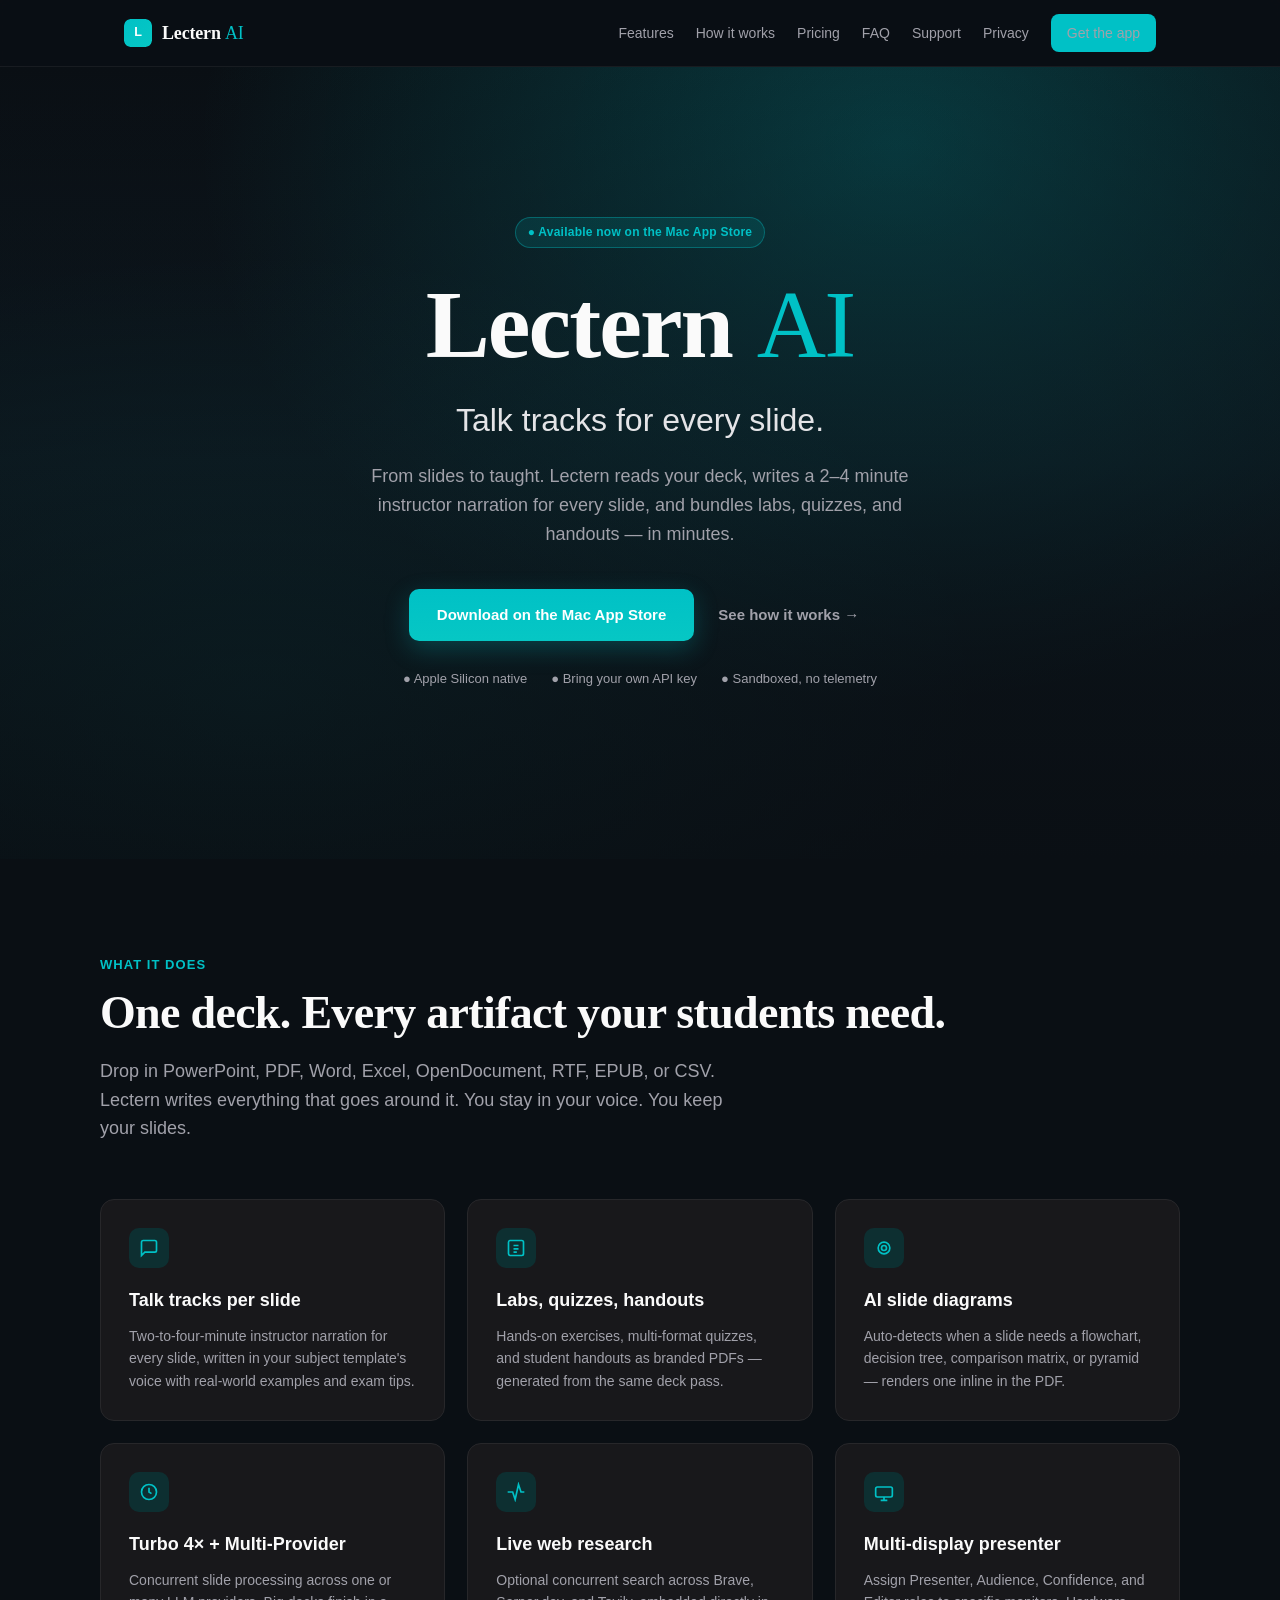
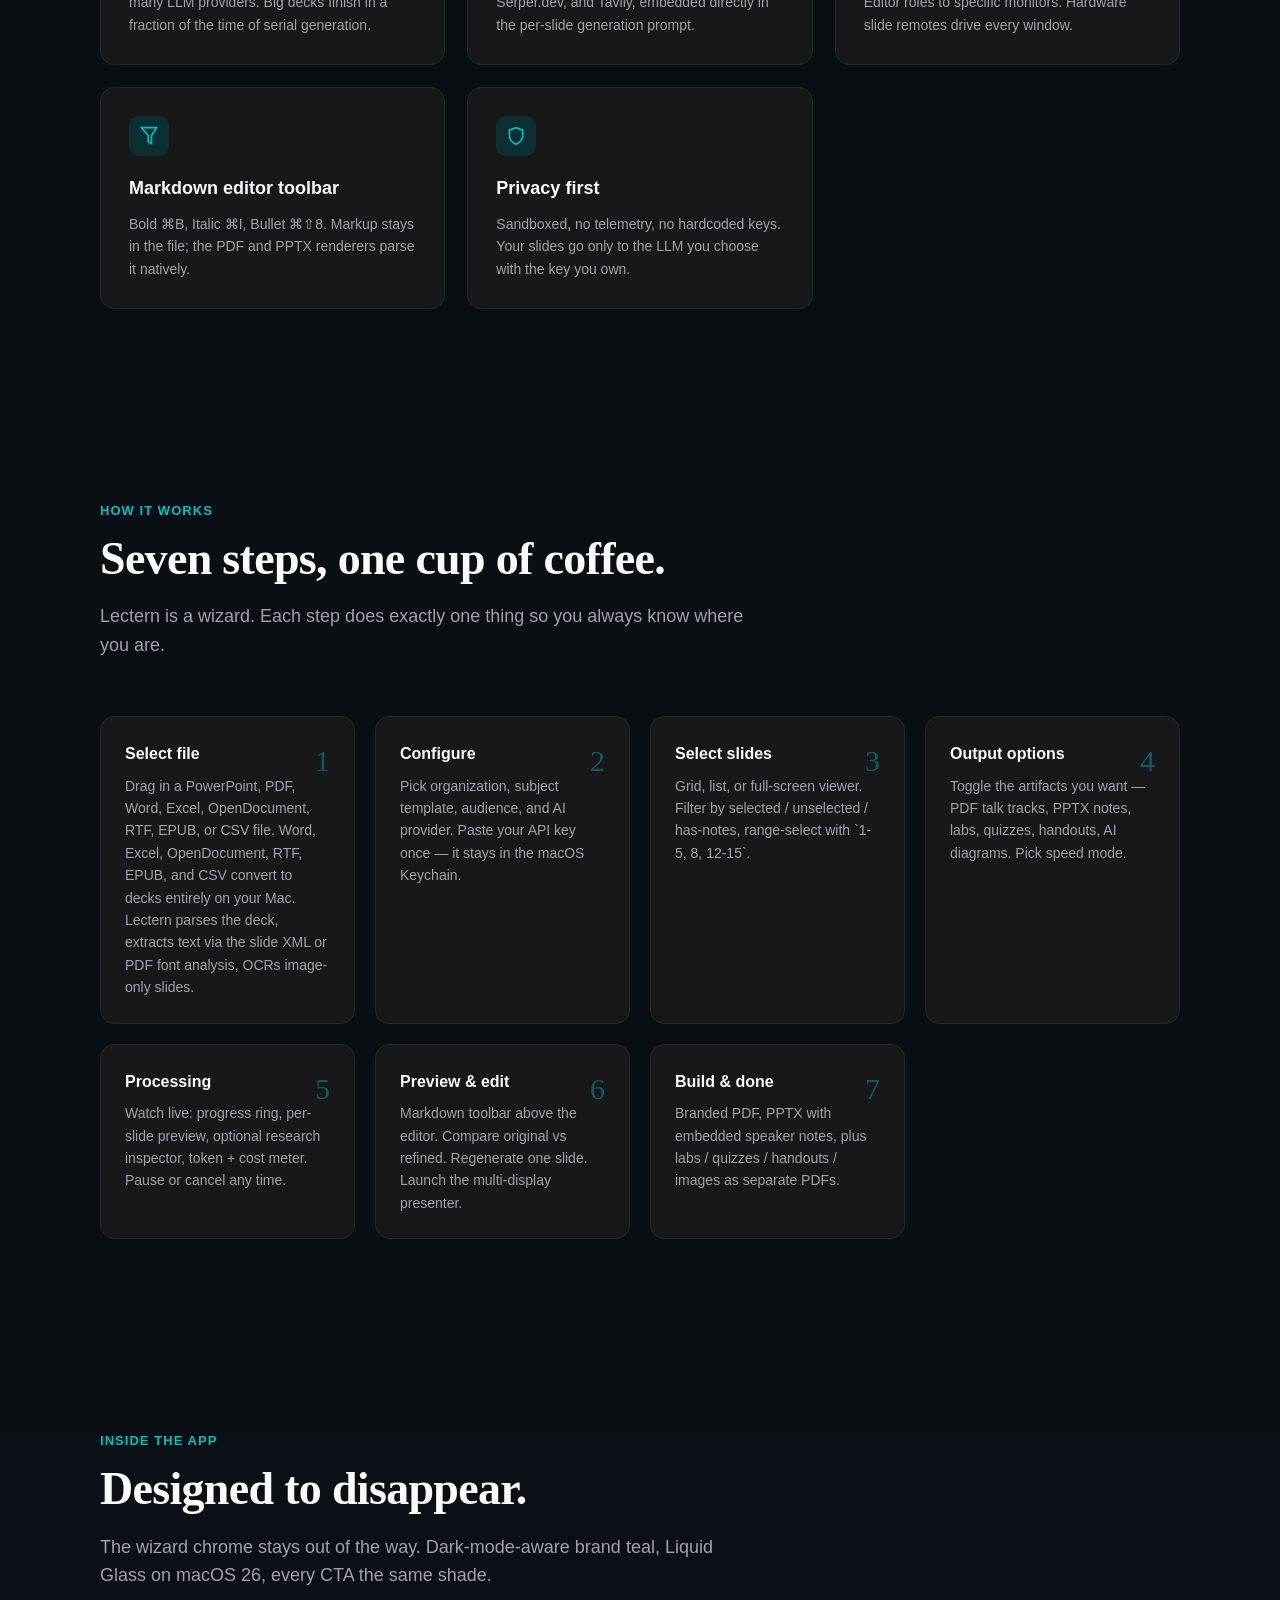
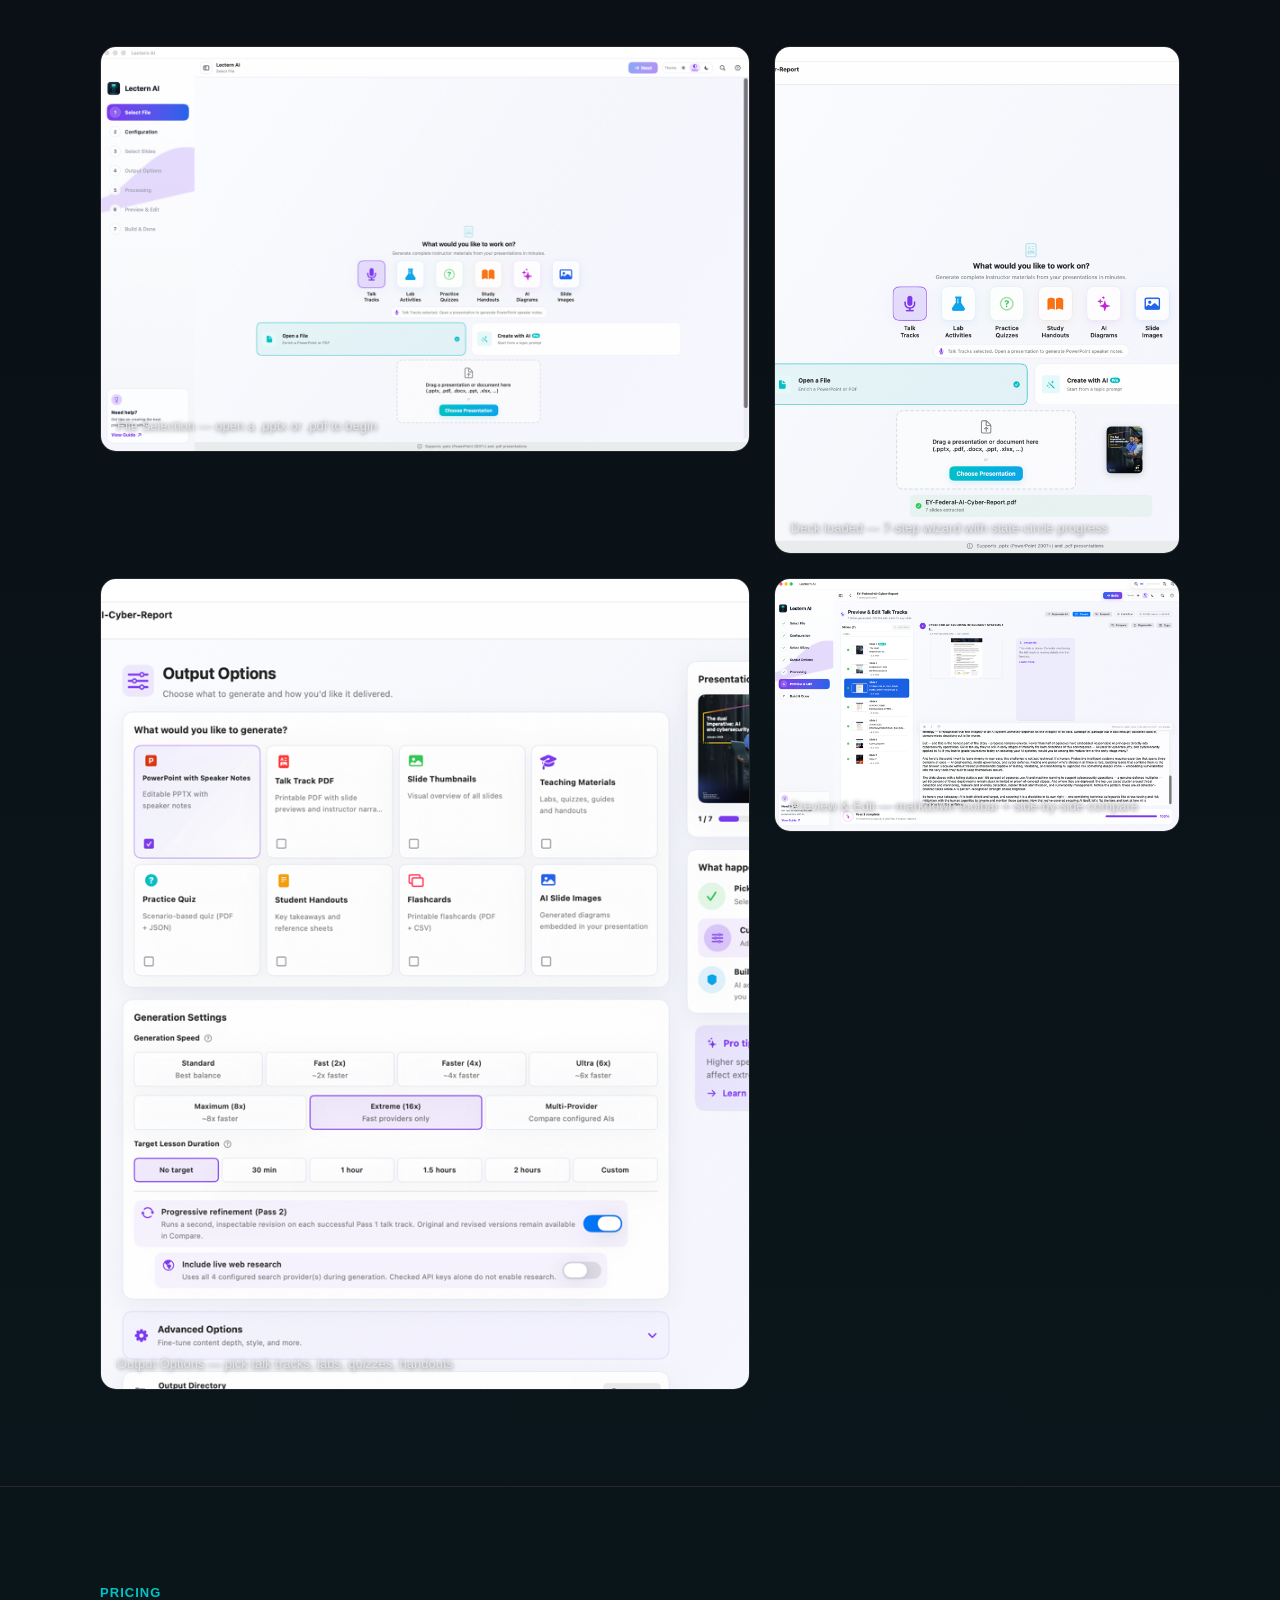
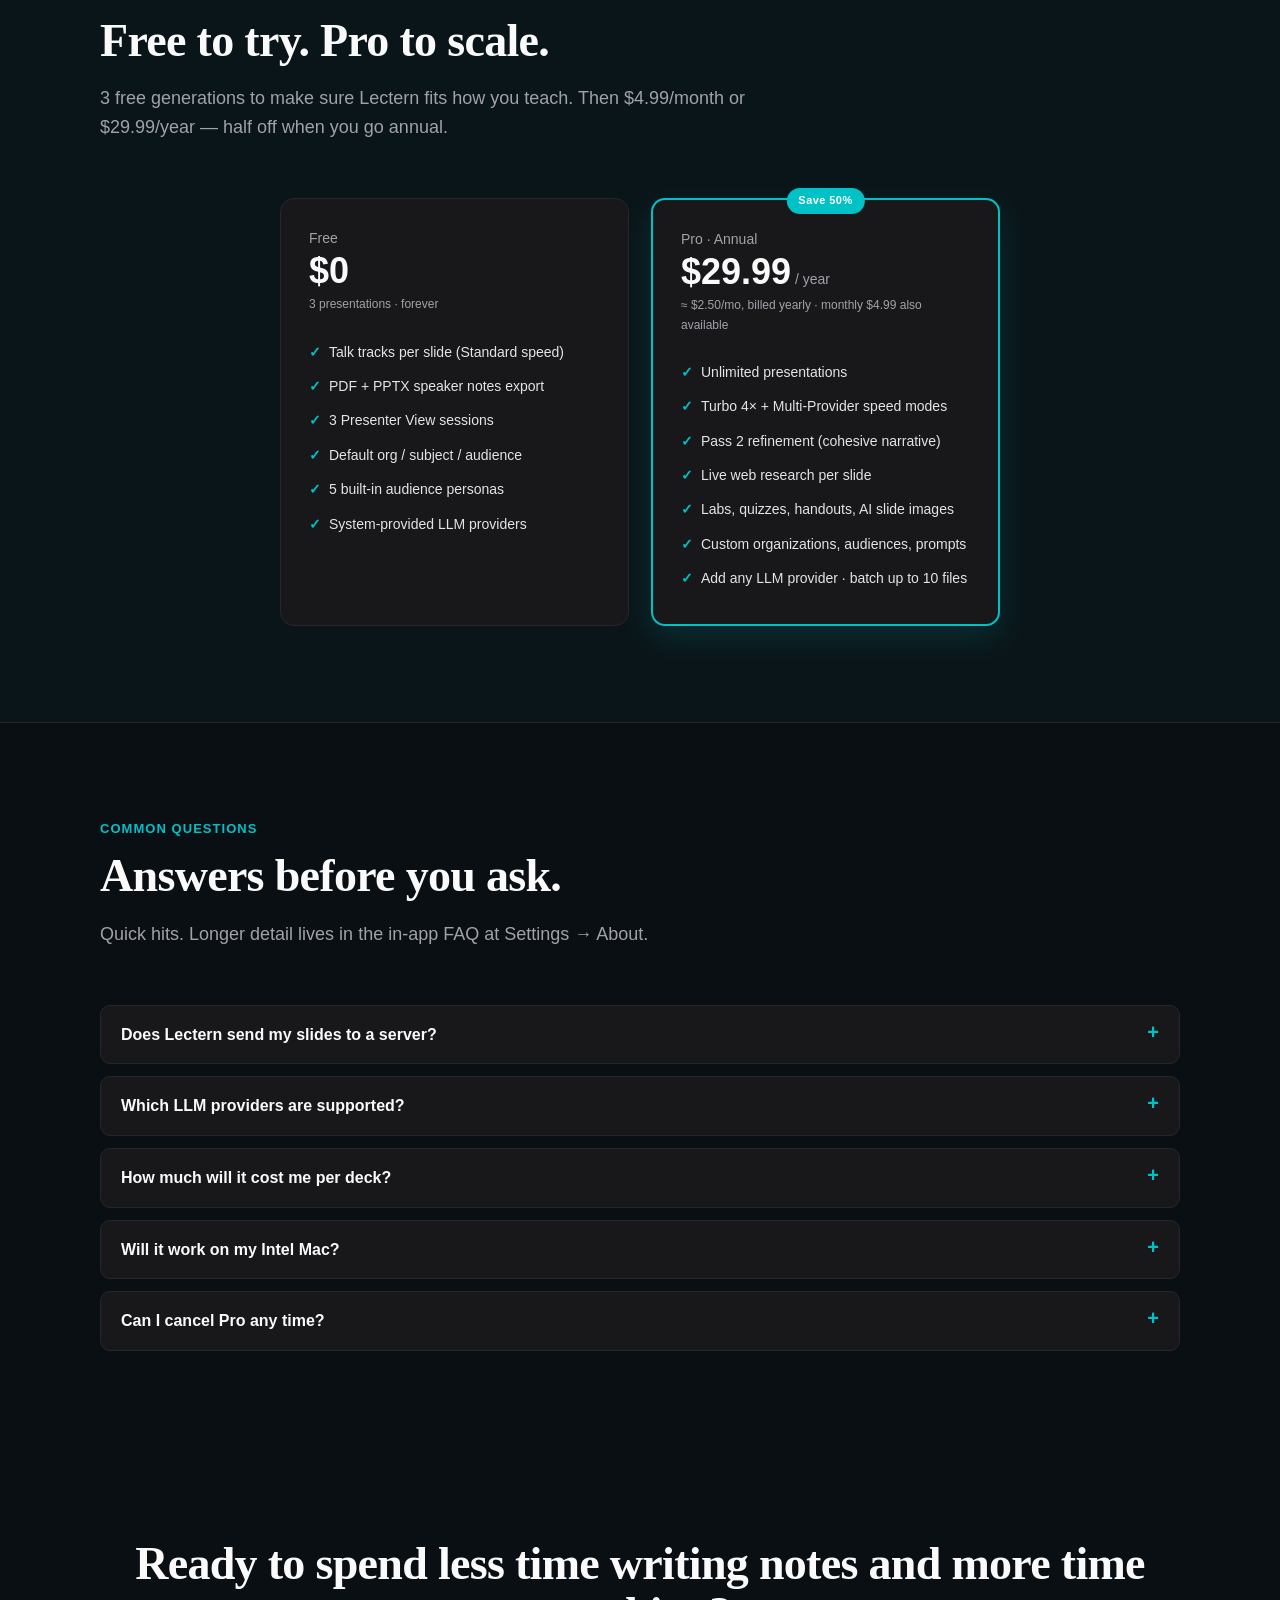
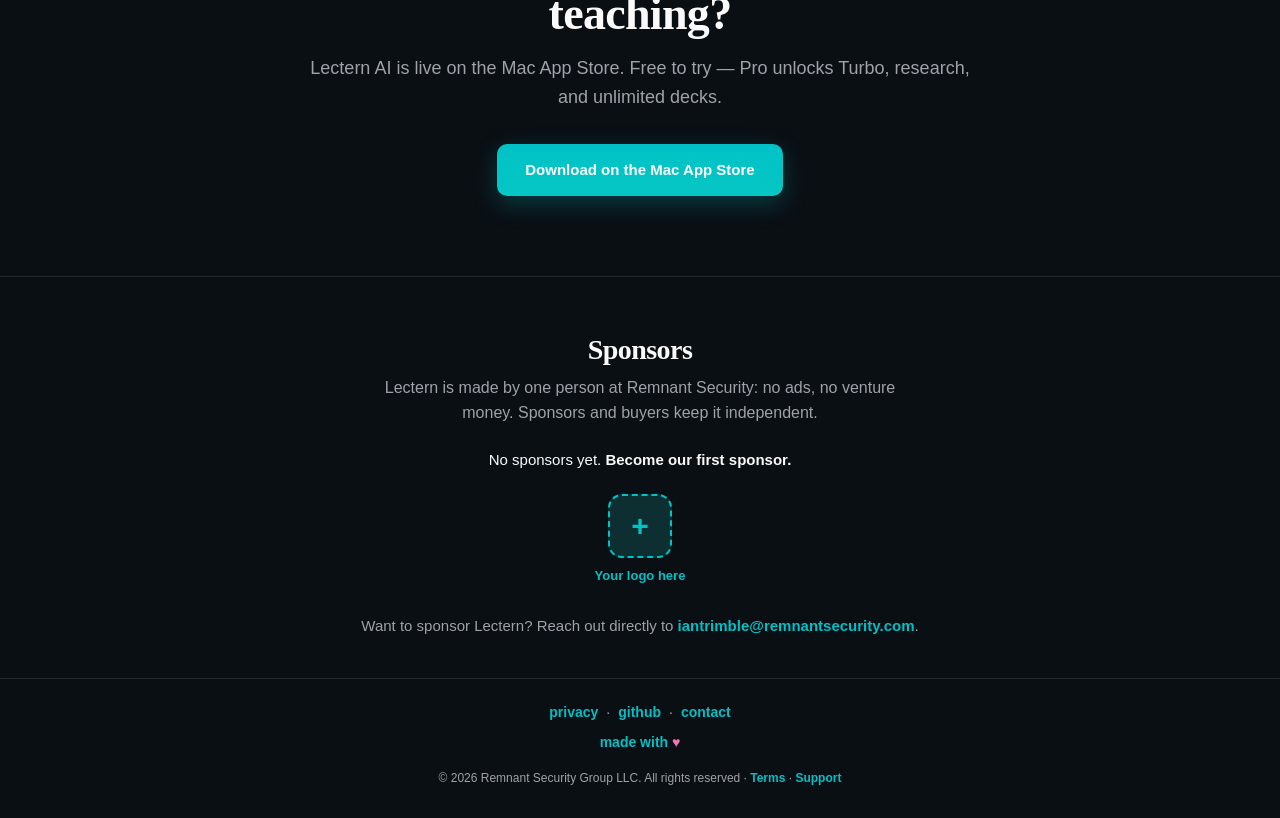
==== commit d9a95b7d: "Add Sponsors section + minimal footer (sponsors-live=false)" ====
--- a/index.html
+++ b/index.html
@@ -336,6 +336,7 @@
     footer .links a:hover { color: var(--neutral-900); }
     footer .made { font-size: 12px; color: var(--neutral-300); margin-top: 8px; }
   </style>
+<link rel="stylesheet" href="/sponsors.css">
 </head>
 <body>
   <nav class="topbar">
@@ -547,16 +548,20 @@
     </div>
   </section>
 
-  <footer>
-    <div class="links">
-      <a href="/privacy.html">Privacy</a>·
-      <a href="/terms.html">Terms</a>·
-      <a href="/support.html">Support</a>·
-      <a href="mailto:iantrimble@remnantsecurity.com">Contact</a>
-    </div>
-    <p>© 2026 Remnant Security Group LLC. All rights reserved.</p>
-    <p class="made">Made on a Mac, for the Mac.</p>
-  </footer>
+  <!-- TODO(sponsors): flip data-sponsors-live to "true" when https://github.com/sponsors/itrimble is live -->
+<section class="sp sp-sponsors" data-sponsors-live="false" aria-labelledby="sp-h"><div class="sp-wrap">
+  <h2 id="sp-h">Sponsors</h2>
+  <p class="sp-indie">Lectern is made by one person at Remnant Security: no ads, no venture money. Sponsors and buyers keep it independent.</p>
+  <p class="sp-empty">No sponsors yet. <strong>Become our first sponsor.</strong></p>
+  <ul class="sp-row"><li><a class="sp-tile" href="mailto:iantrimble@remnantsecurity.com?subject=Lectern%20sponsorship" data-live-href="https://github.com/sponsors/itrimble" aria-label="Your logo here: become the first sponsor of Lectern"><span class="sp-slot" aria-hidden="true">+</span><span>Your logo here</span></a></li></ul>
+  <p class="sp-cta">Want to sponsor Lectern? <span data-show-when="live">Use <a href="mailto:iantrimble@remnantsecurity.com?subject=Lectern%20sponsorship" data-live-href="https://github.com/sponsors/itrimble">GitHub Sponsors</a> or reach</span><span data-show-when="pending">Reach</span> out directly to <a href="mailto:iantrimble@remnantsecurity.com?subject=Lectern%20sponsorship">iantrimble@remnantsecurity.com</a>.</p>
+</div></section>
+<footer class="sp sp-foot"><div class="sp-wrap">
+  <nav aria-label="Footer"><a href="/privacy.html">privacy</a><span aria-hidden="true">·</span><a href="https://github.com/itrimble/lectern-site" rel="noopener">github</a><span aria-hidden="true">·</span><a href="mailto:iantrimble@remnantsecurity.com">contact</a></nav>
+  <p class="sp-made"><a href="https://remnantsecurity.com">made with <span class="sp-heart" aria-hidden="true">♥</span><span class="sp-sr">love</span></a></p>
+  <p class="sp-legal"><span class="sp-nw">© 2026 Remnant Security Group LLC. All rights reserved</span> · <span class="sp-nw"><a href="/terms.html">Terms</a></span> · <span class="sp-nw"><a href="/support.html">Support</a></span></p>
+</div></footer>
+<script src="/sponsors.js"></script>
 <script src="/ct.js" data-fallback-ct="EXP-20260903-LECTERN-SITE-01"></script>
 <script src="/posthog.js"></script>
 </body>
--- a/sponsors.css
+++ b/sponsors.css
@@ -0,0 +1,26 @@
+/* Sponsors section + minimal footer (Handy-style). All classes prefixed sp- to avoid clashes. */
+.sp{--sp-link:#00C1C6;--sp-ink:#FAFAFA;--sp-muted:#A1A1AA;--sp-line:#27272A;--sp-tile:#0D2F31;--sp-heart:#f472b6}
+
+.sp-wrap{max-width:1080px;margin:0 auto;padding:0 24px;box-sizing:border-box}
+.sp-sponsors{padding:56px 0 40px;border-top:1px solid var(--sp-line);text-align:center;font-family:inherit}
+.sp-sponsors h2{margin:0 0 10px;font-size:28px;line-height:1.2;letter-spacing:-.02em;color:var(--sp-ink)}
+.sp-indie{max-width:560px;margin:0 auto 22px;color:var(--sp-muted);font-size:16px;line-height:1.55}
+.sp-empty{margin:0 0 16px;color:var(--sp-ink);font-size:15px}
+.sp-row{display:flex;justify-content:center;flex-wrap:wrap;gap:20px;margin:0 0 22px;padding:0;list-style:none}
+.sp-sponsors a.sp-tile{display:inline-flex;flex-direction:column;align-items:center;gap:8px;margin:0;padding:6px;text-decoration:none;color:var(--sp-link);font-size:13px;font-weight:600;border-radius:14px}
+.sp-slot{width:64px;height:64px;box-sizing:border-box;border:2px dashed var(--sp-link);border-radius:14px;display:flex;align-items:center;justify-content:center;font-size:30px;line-height:1;color:var(--sp-link);background:var(--sp-tile)}
+.sp-tile:hover .sp-slot{border-style:solid}
+.sp-cta{margin:0 auto;max-width:600px;color:var(--sp-muted);font-size:15px;line-height:1.55}
+.sp a{color:var(--sp-link);font-weight:600;margin:0;padding:0;display:inline}
+.sp a:focus-visible{outline:3px solid var(--sp-link);outline-offset:3px;border-radius:6px}
+footer.sp-foot{padding:22px 0 30px;margin:0;color:var(--sp-muted);font-size:13px;border-top:1px solid var(--sp-line);text-align:center}
+.sp-foot nav{display:flex;justify-content:center;flex-wrap:wrap;gap:8px;font-size:14px;margin:0}
+.sp-made{margin:8px 0 14px;font-size:14px}
+.sp-made a{text-decoration:none}
+.sp-heart{color:var(--sp-heart)}
+.sp-legal{font-size:12px;margin:0;line-height:1.7;color:var(--sp-muted)}
+.sp-nw{white-space:nowrap}
+.sp-sr{position:absolute;width:1px;height:1px;overflow:hidden;clip:rect(0 0 0 0);white-space:nowrap}
+[data-show-when="live"]{display:none}
+[data-sponsors-live="true"] [data-show-when="live"]{display:inline}
+[data-sponsors-live="true"] [data-show-when="pending"]{display:none}
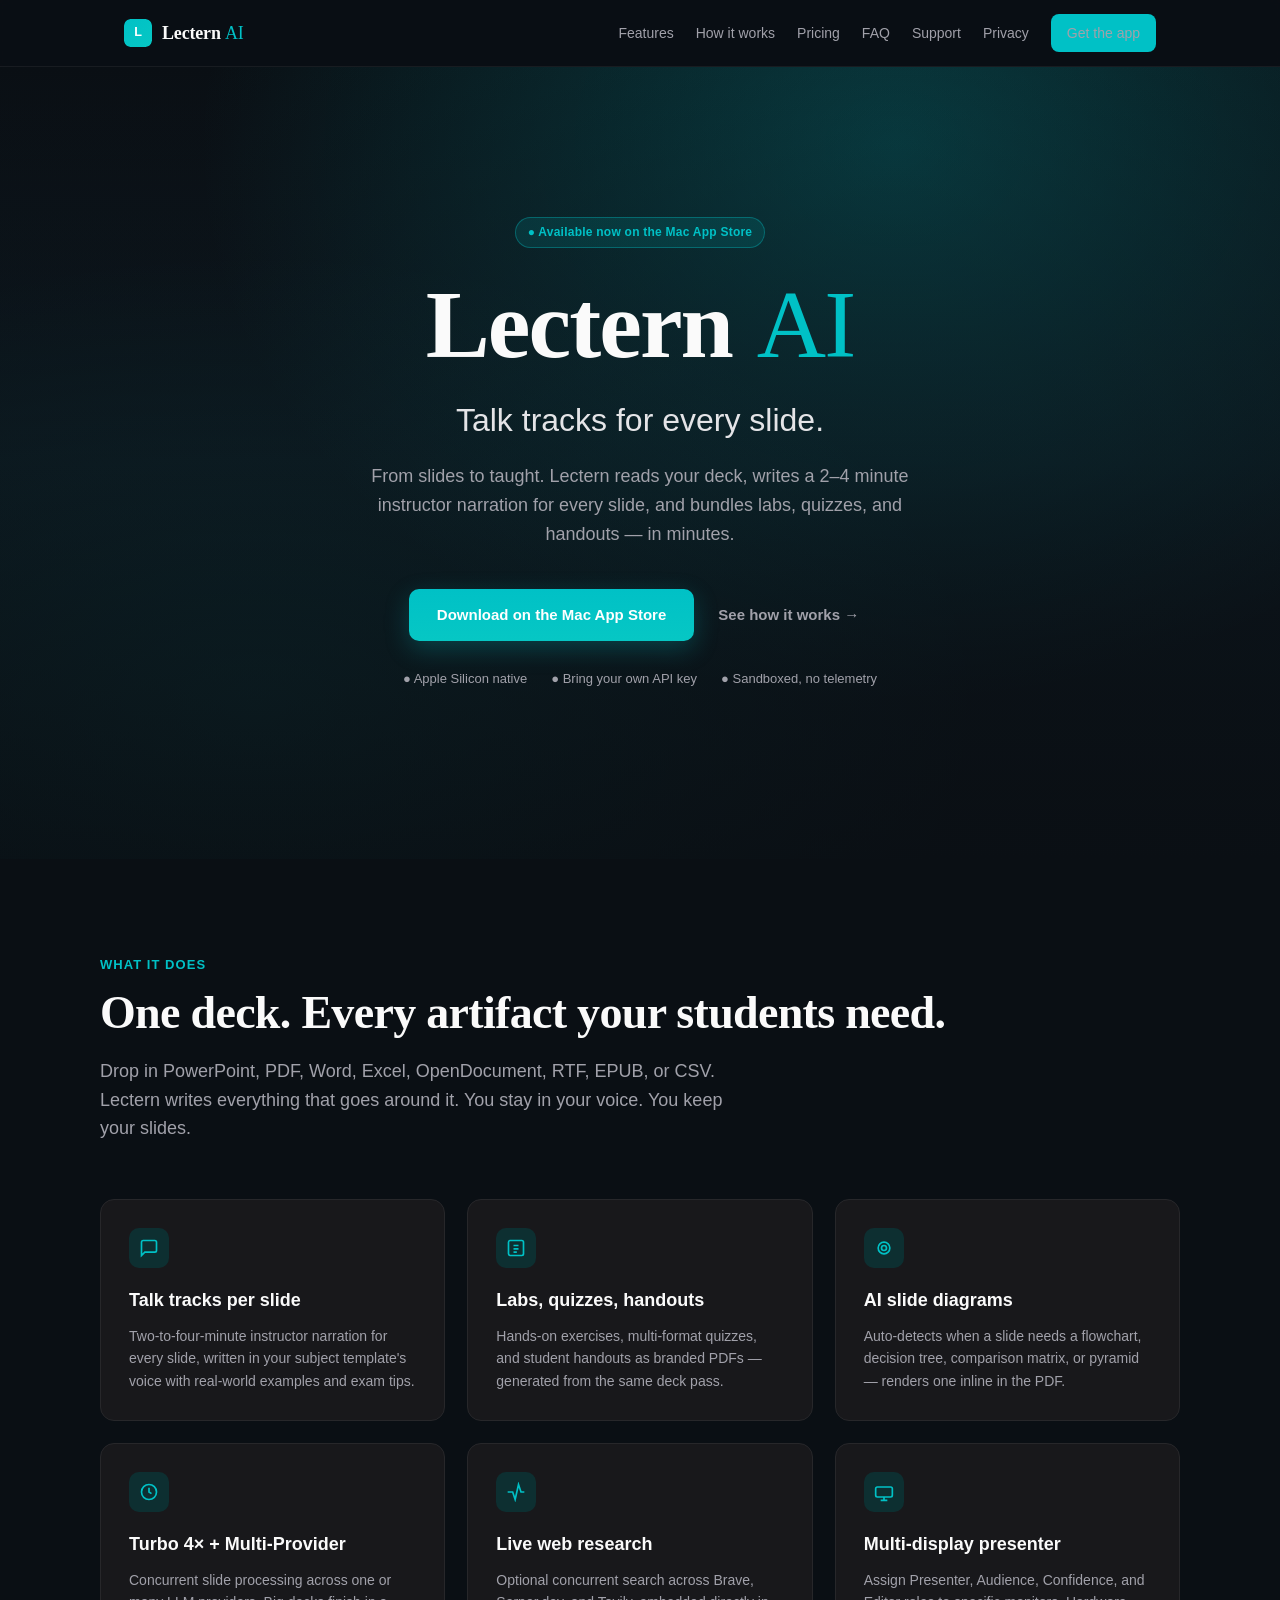
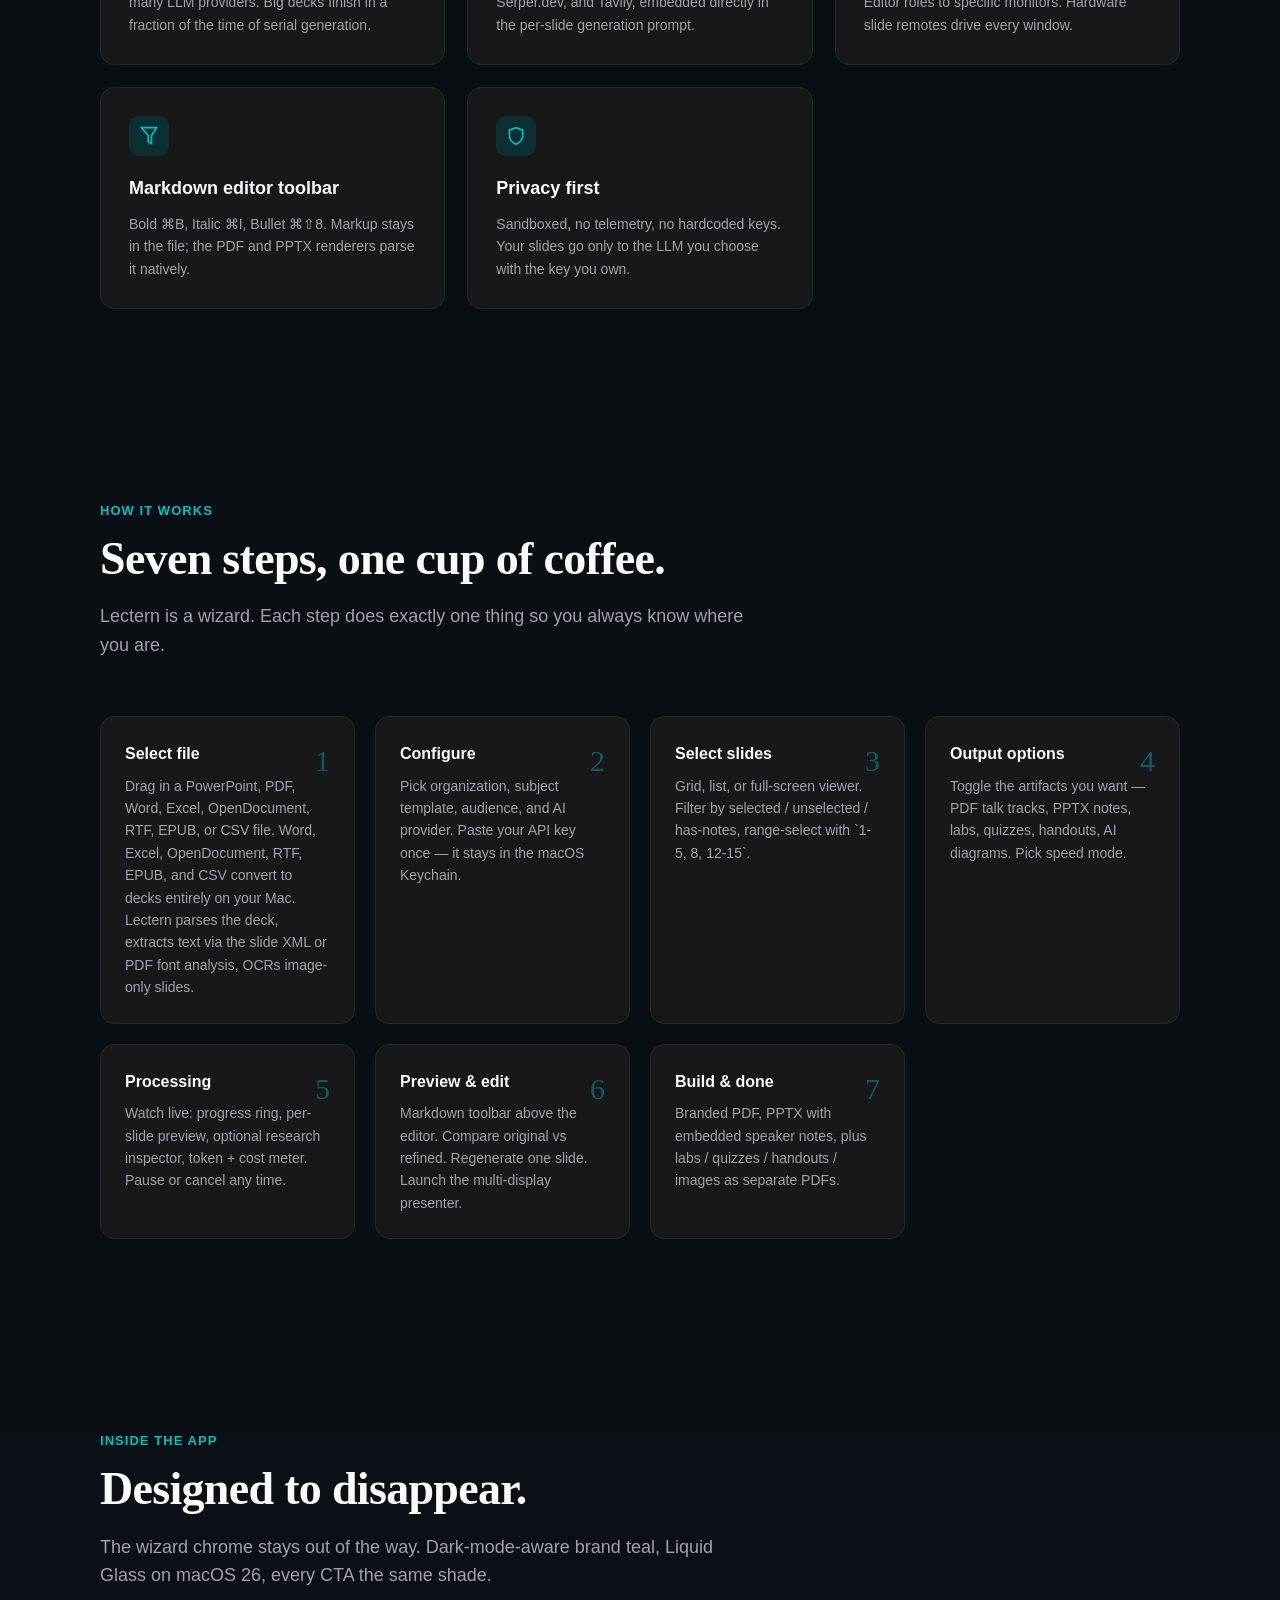
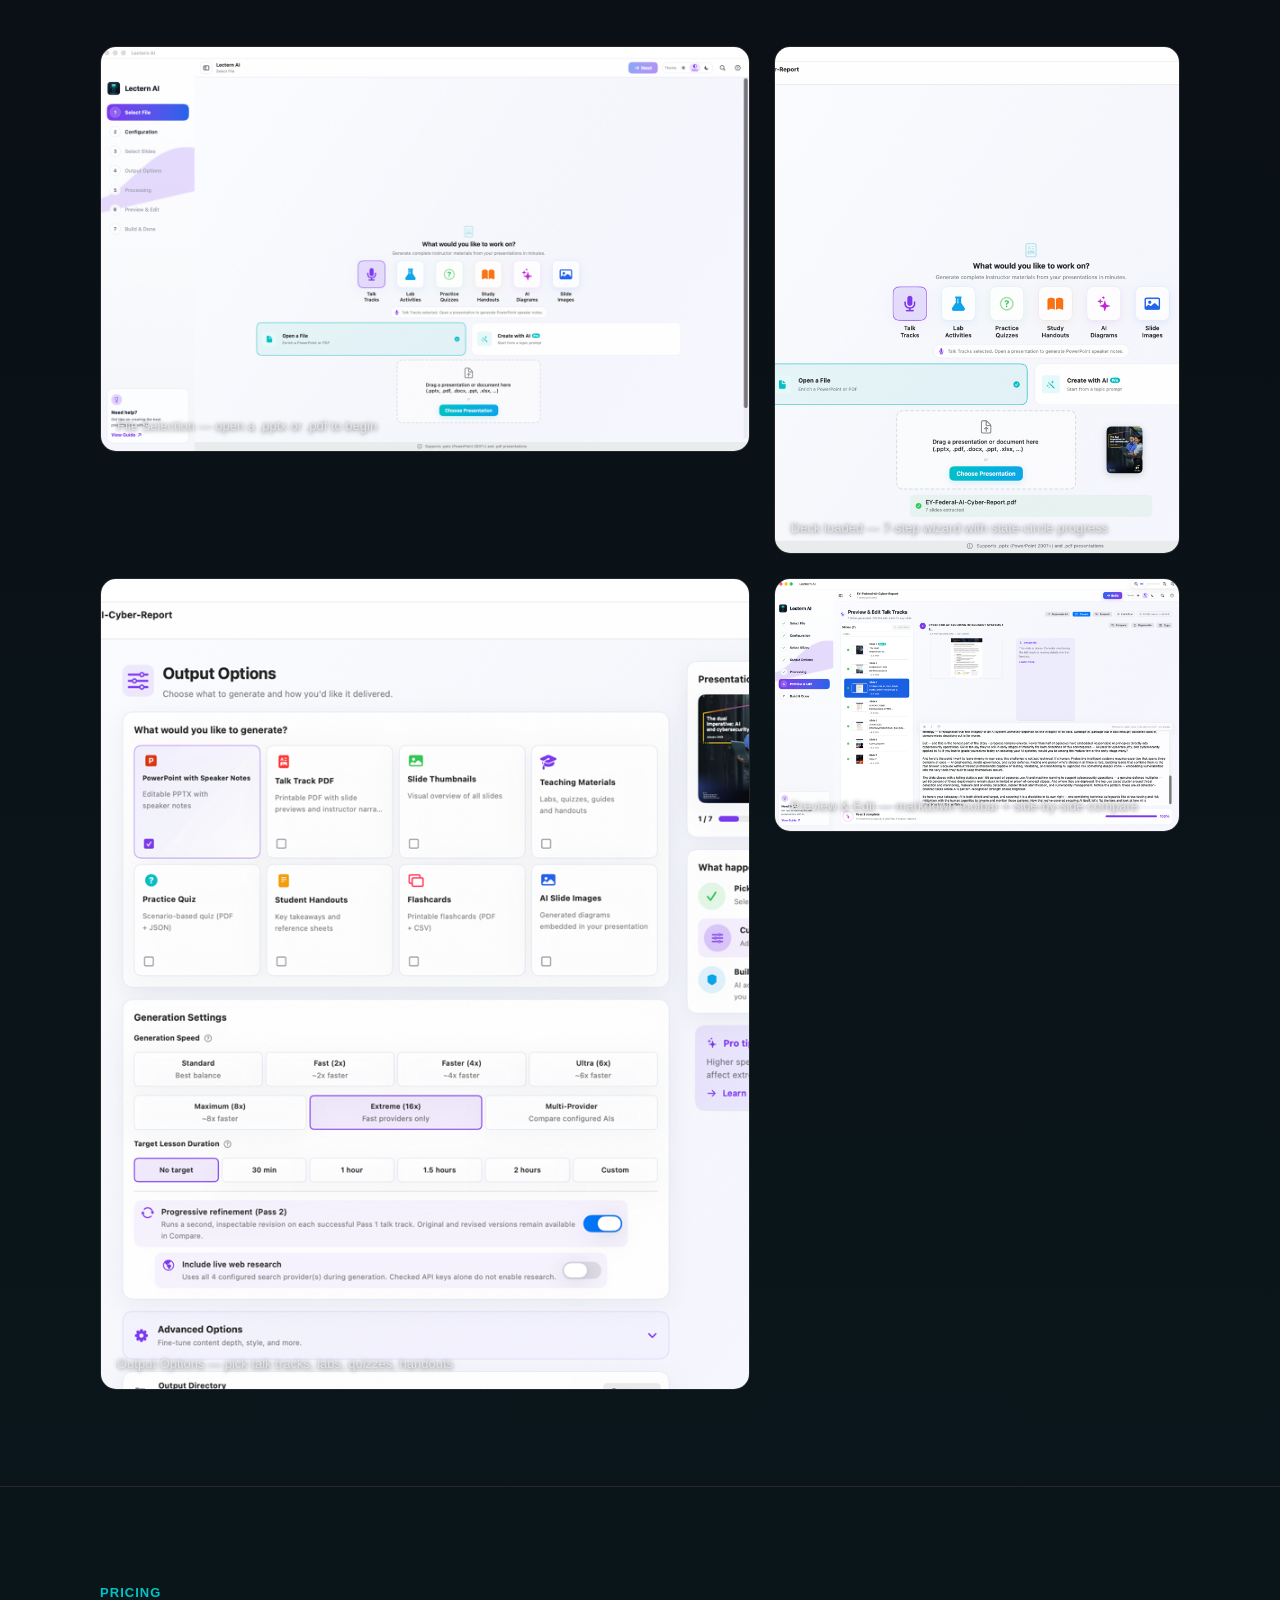
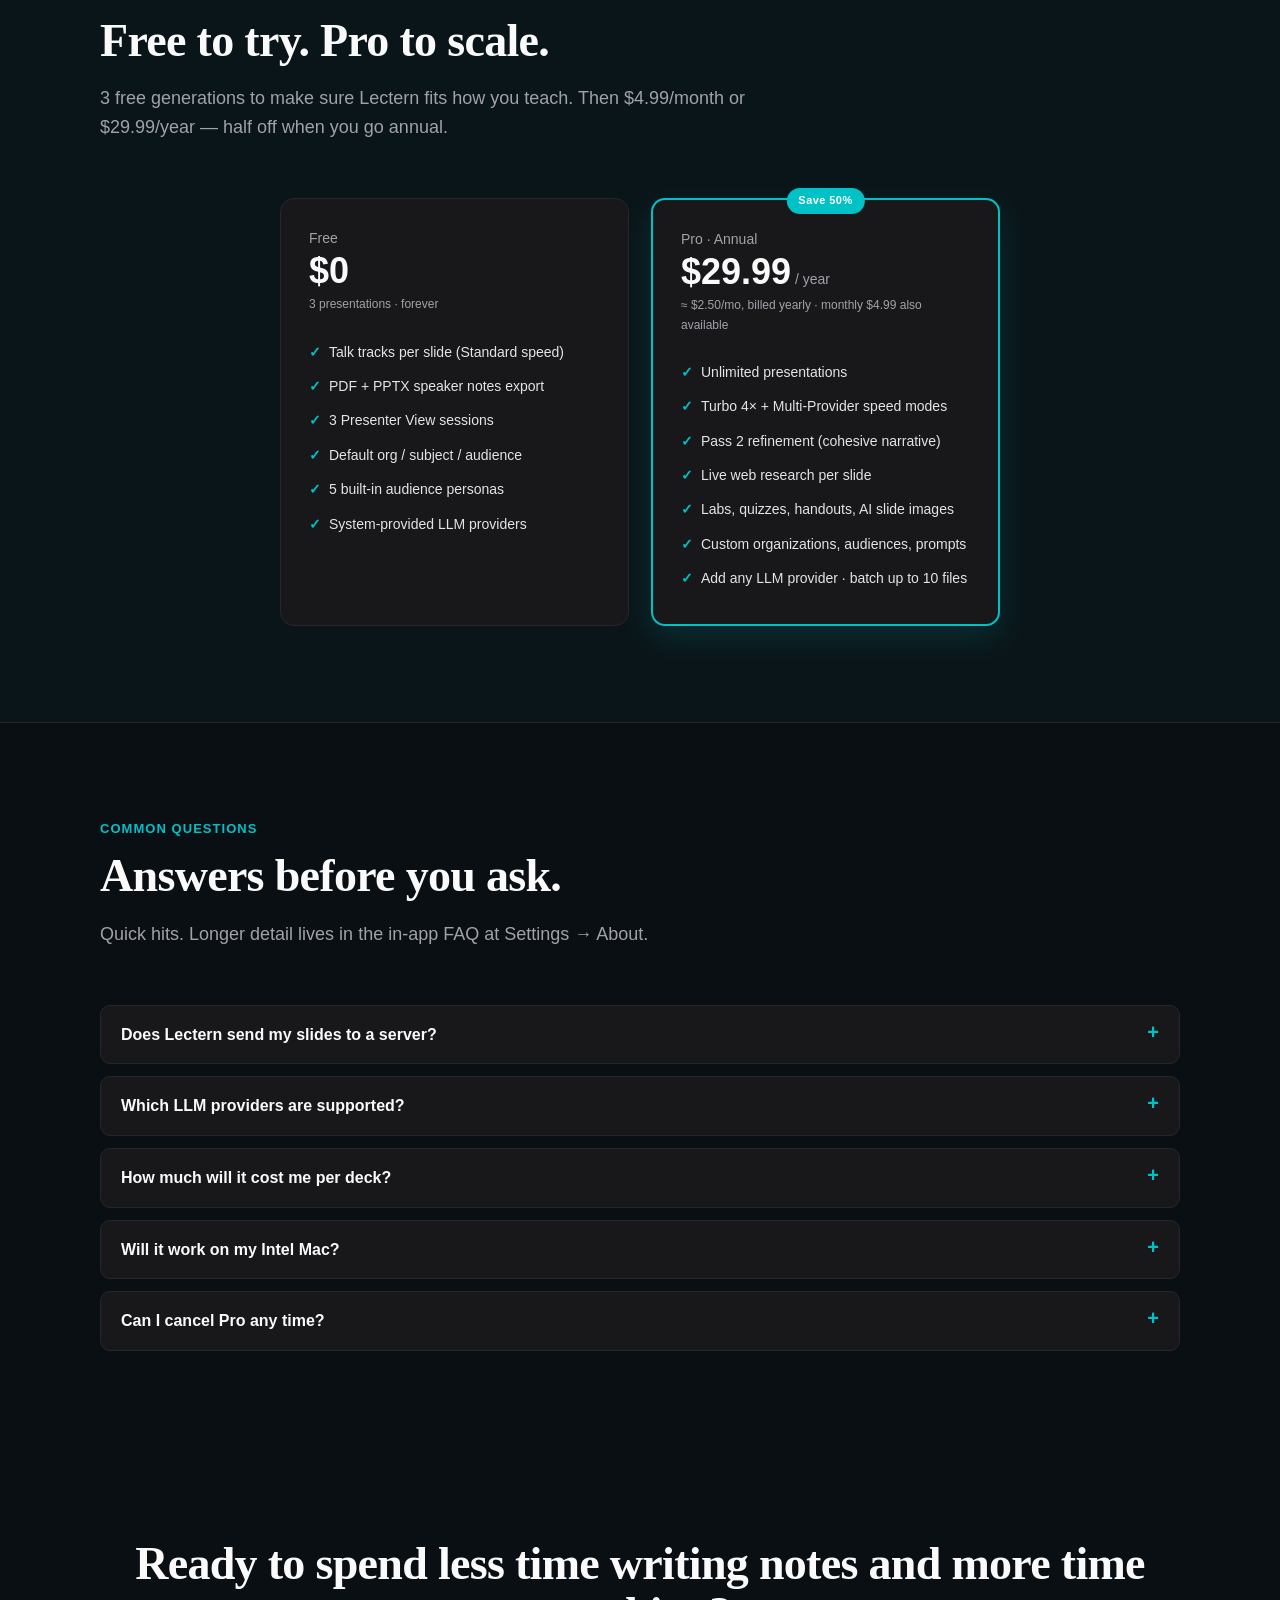
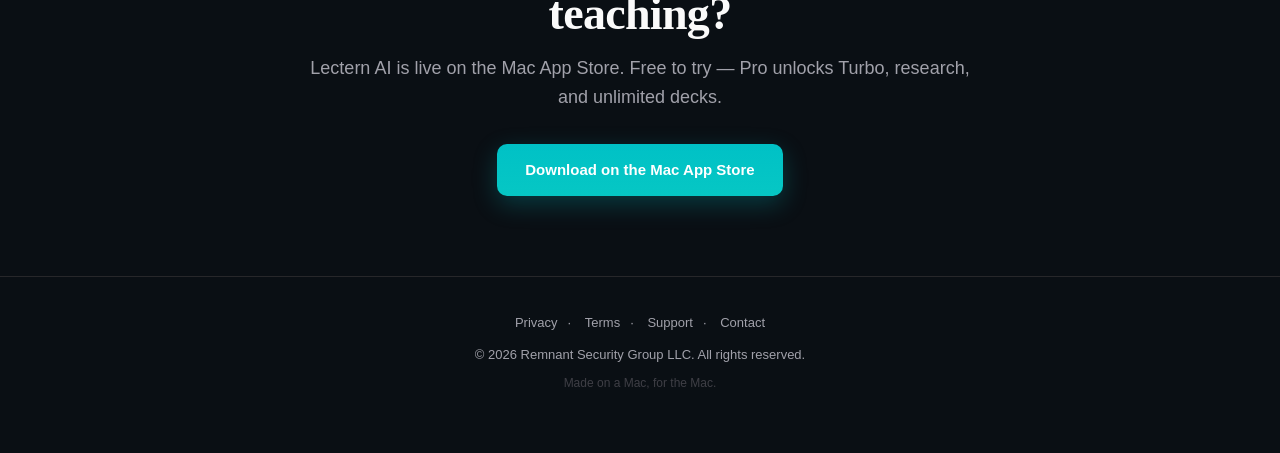
==== commit 6a5d73c3: "Add a mobile-only Mac app note beside App Store buttons Phone-size screens (max-width: 768px) show a" ====
--- a/index.html
+++ b/index.html
@@ -336,7 +336,51 @@
     footer .links a:hover { color: var(--neutral-900); }
     footer .made { font-size: 12px; color: var(--neutral-300); margin-top: 8px; }
   </style>
-<link rel="stylesheet" href="/sponsors.css">
+<style>
+    /* Mobile-only note beside Mac App Store buttons. Hidden on desktop. */
+    .mac-app-cta { display: contents; }
+    .mac-app-note { display: none; }
+    @media (max-width: 768px) {
+      nav.topbar .inner { flex-wrap: wrap; }
+      nav.topbar .links {
+        flex-wrap: wrap;
+        justify-content: flex-end;
+        row-gap: 8px;
+        column-gap: 12px;
+      }
+      .mac-app-note {
+        display: block;
+        box-sizing: border-box;
+        width: 100%;
+        max-width: 36em;
+        margin: 8px 0 0;
+        padding: 10px 12px;
+        border: 1px solid var(--neutral-200);
+        border-radius: 8px;
+        background: var(--neutral-100);
+        color: var(--neutral-700);
+        font-size: 13px;
+        font-weight: 500;
+        line-height: 1.45;
+        text-align: left;
+      }
+      .mac-app-note a {
+        font-weight: 700;
+        text-decoration: underline;
+        text-underline-offset: 2px;
+      }
+      nav.topbar .mac-app-note {
+        flex: 1 0 100%;
+        max-width: none;
+        margin: 8px 0 0;
+        order: 2;
+      }
+      .cta-row .mac-app-note {
+        flex: 1 0 100%;
+        max-width: 36em;
+      }
+    }
+</style>
 </head>
 <body>
   <nav class="topbar">
@@ -354,6 +398,7 @@
         <a href="/privacy.html">Privacy</a>
         <a href="https://apps.apple.com/us/app/lectern-ai/id6761786041?mt=12&amp;ct=EXP-20260903-LECTERN-SITE-01" class="cta">Get the app</a>
       </div>
+      <span class="mac-app-note">This is a Mac app. Open this page on your Mac to download. <a href="mailto:?subject=Lectern%20AI%20%E2%80%94%20Mac%20App%20Store%20link&amp;body=This%20is%20a%20Mac%20app%2E%20Open%20this%20link%20on%20your%20Mac%20to%20download%3A%0A%0Ahttps%3A%2F%2Fapps%2Eapple%2Ecom%2Fus%2Fapp%2Flectern-ai%2Fid6761786041%3Fmt%3D12%26ct%3DEXP-20260903-LECTERN-SITE-01">Email me the link</a></span>
     </div>
   </nav>
 
@@ -364,7 +409,7 @@
       <p class="tagline">Talk tracks for every slide.</p>
       <p class="subtagline">From slides to taught. Lectern reads your deck, writes a 2–4 minute instructor narration for every slide, and bundles labs, quizzes, and handouts — in minutes.</p>
       <div class="cta-row">
-        <a href="https://apps.apple.com/us/app/lectern-ai/id6761786041?mt=12&amp;ct=EXP-20260903-LECTERN-SITE-01" class="btn btn-primary">Download on the Mac App Store</a>
+        <span class="mac-app-cta"><a href="https://apps.apple.com/us/app/lectern-ai/id6761786041?mt=12&amp;ct=EXP-20260903-LECTERN-SITE-01" class="btn btn-primary">Download on the Mac App Store</a><span class="mac-app-note">This is a Mac app. Open this page on your Mac to download. <a href="mailto:?subject=Lectern%20AI%20%E2%80%94%20Mac%20App%20Store%20link&amp;body=This%20is%20a%20Mac%20app%2E%20Open%20this%20link%20on%20your%20Mac%20to%20download%3A%0A%0Ahttps%3A%2F%2Fapps%2Eapple%2Ecom%2Fus%2Fapp%2Flectern-ai%2Fid6761786041%3Fmt%3D12%26ct%3DEXP-20260903-LECTERN-SITE-01">Email me the link</a></span></span>
         <a href="#how-it-works" class="btn btn-ghost">See how it works →</a>
       </div>
       <div class="hero-meta">
@@ -543,25 +588,21 @@
       <h2>Ready to spend less time writing notes and more time teaching?</h2>
       <p class="lead" style="margin-left:auto; margin-right:auto;">Lectern AI is live on the Mac App Store. Free to try — Pro unlocks Turbo, research, and unlimited decks.</p>
       <div class="cta-row">
-        <a href="https://apps.apple.com/us/app/lectern-ai/id6761786041?mt=12&amp;ct=EXP-20260903-LECTERN-SITE-01" class="btn btn-primary">Download on the Mac App Store</a>
+        <span class="mac-app-cta"><a href="https://apps.apple.com/us/app/lectern-ai/id6761786041?mt=12&amp;ct=EXP-20260903-LECTERN-SITE-01" class="btn btn-primary">Download on the Mac App Store</a><span class="mac-app-note">This is a Mac app. Open this page on your Mac to download. <a href="mailto:?subject=Lectern%20AI%20%E2%80%94%20Mac%20App%20Store%20link&amp;body=This%20is%20a%20Mac%20app%2E%20Open%20this%20link%20on%20your%20Mac%20to%20download%3A%0A%0Ahttps%3A%2F%2Fapps%2Eapple%2Ecom%2Fus%2Fapp%2Flectern-ai%2Fid6761786041%3Fmt%3D12%26ct%3DEXP-20260903-LECTERN-SITE-01">Email me the link</a></span></span>
       </div>
     </div>
   </section>
 
-  <!-- TODO(sponsors): flip data-sponsors-live to "true" when https://github.com/sponsors/itrimble is live -->
-<section class="sp sp-sponsors" data-sponsors-live="false" aria-labelledby="sp-h"><div class="sp-wrap">
-  <h2 id="sp-h">Sponsors</h2>
-  <p class="sp-indie">Lectern is made by one person at Remnant Security: no ads, no venture money. Sponsors and buyers keep it independent.</p>
-  <p class="sp-empty">No sponsors yet. <strong>Become our first sponsor.</strong></p>
-  <ul class="sp-row"><li><a class="sp-tile" href="mailto:iantrimble@remnantsecurity.com?subject=Lectern%20sponsorship" data-live-href="https://github.com/sponsors/itrimble" aria-label="Your logo here: become the first sponsor of Lectern"><span class="sp-slot" aria-hidden="true">+</span><span>Your logo here</span></a></li></ul>
-  <p class="sp-cta">Want to sponsor Lectern? <span data-show-when="live">Use <a href="mailto:iantrimble@remnantsecurity.com?subject=Lectern%20sponsorship" data-live-href="https://github.com/sponsors/itrimble">GitHub Sponsors</a> or reach</span><span data-show-when="pending">Reach</span> out directly to <a href="mailto:iantrimble@remnantsecurity.com?subject=Lectern%20sponsorship">iantrimble@remnantsecurity.com</a>.</p>
-</div></section>
-<footer class="sp sp-foot"><div class="sp-wrap">
-  <nav aria-label="Footer"><a href="/privacy.html">privacy</a><span aria-hidden="true">·</span><a href="https://github.com/itrimble/lectern-site" rel="noopener">github</a><span aria-hidden="true">·</span><a href="mailto:iantrimble@remnantsecurity.com">contact</a></nav>
-  <p class="sp-made"><a href="https://remnantsecurity.com">made with <span class="sp-heart" aria-hidden="true">♥</span><span class="sp-sr">love</span></a></p>
-  <p class="sp-legal"><span class="sp-nw">© 2026 Remnant Security Group LLC. All rights reserved</span> · <span class="sp-nw"><a href="/terms.html">Terms</a></span> · <span class="sp-nw"><a href="/support.html">Support</a></span></p>
-</div></footer>
-<script src="/sponsors.js"></script>
+  <footer>
+    <div class="links">
+      <a href="/privacy.html">Privacy</a>·
+      <a href="/terms.html">Terms</a>·
+      <a href="/support.html">Support</a>·
+      <a href="mailto:iantrimble@remnantsecurity.com">Contact</a>
+    </div>
+    <p>© 2026 Remnant Security Group LLC. All rights reserved.</p>
+    <p class="made">Made on a Mac, for the Mac.</p>
+  </footer>
 <script src="/ct.js" data-fallback-ct="EXP-20260903-LECTERN-SITE-01"></script>
 <script src="/posthog.js"></script>
 </body>
